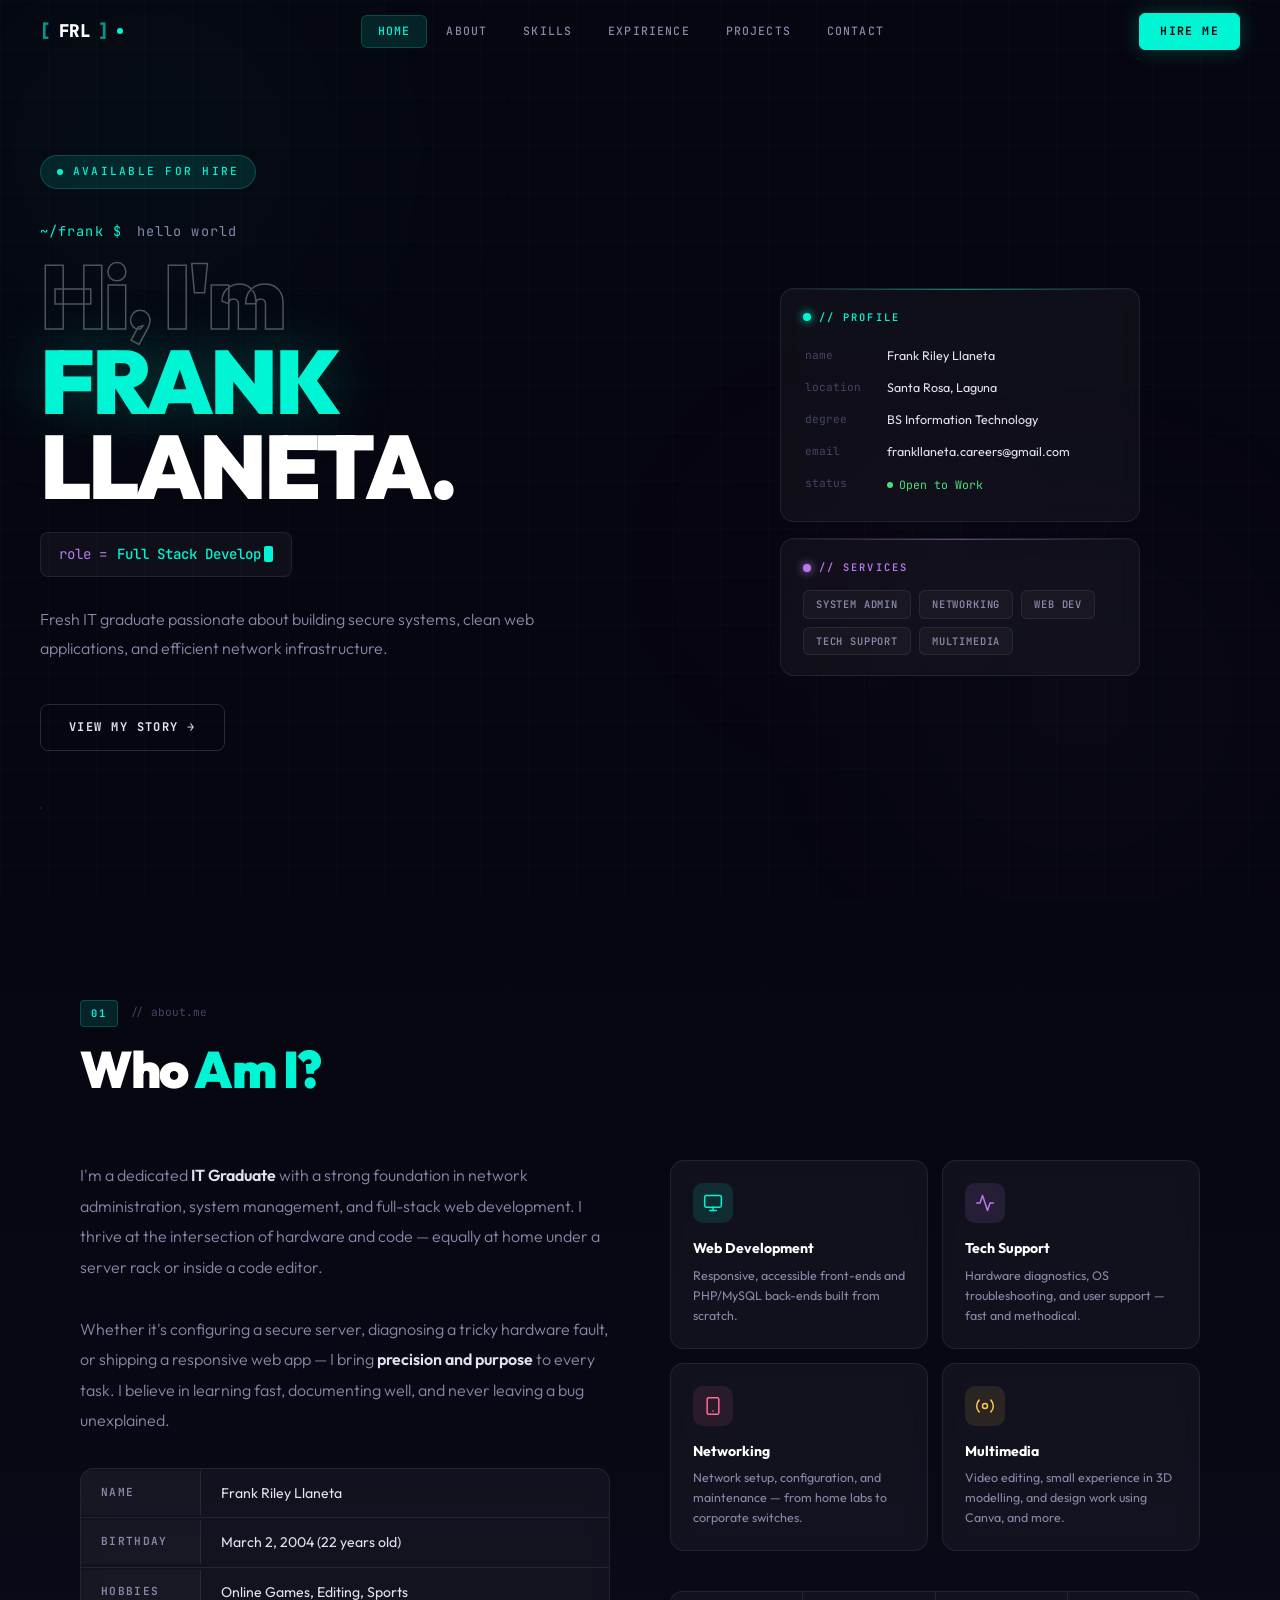
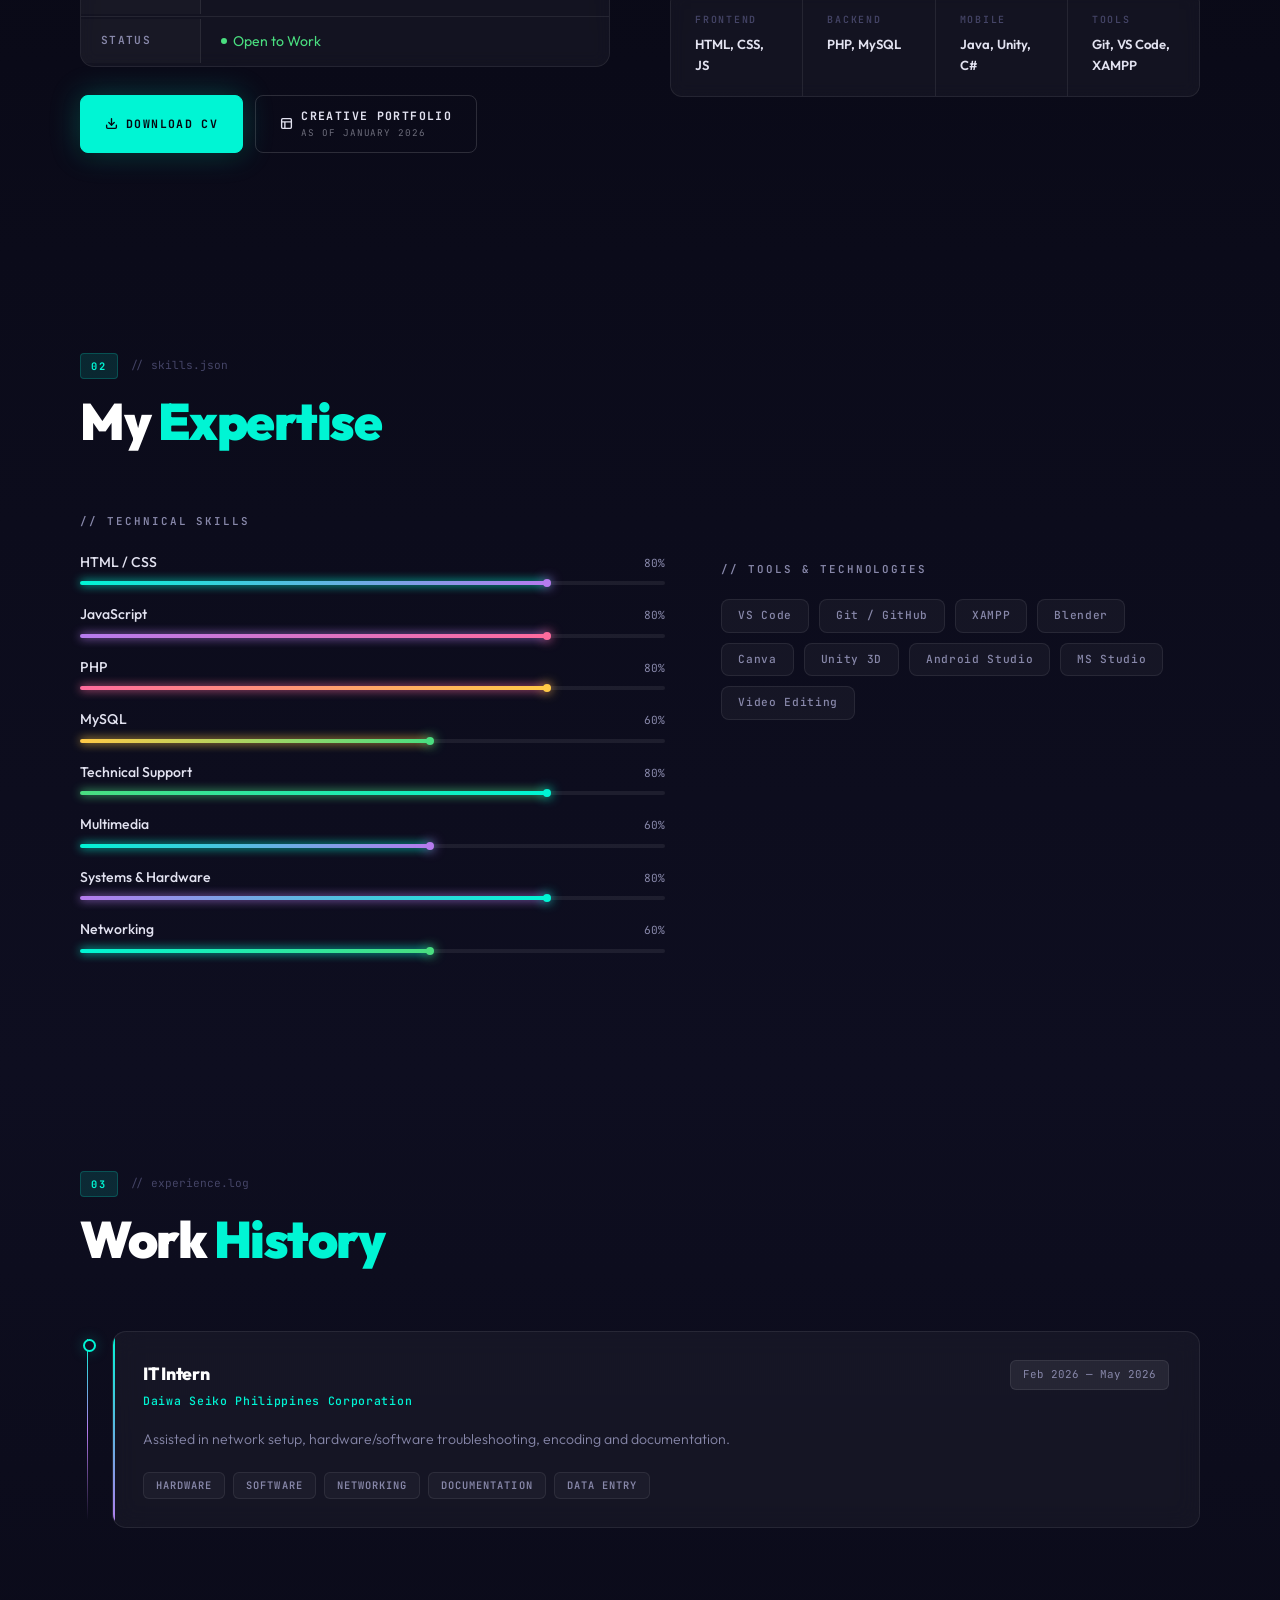
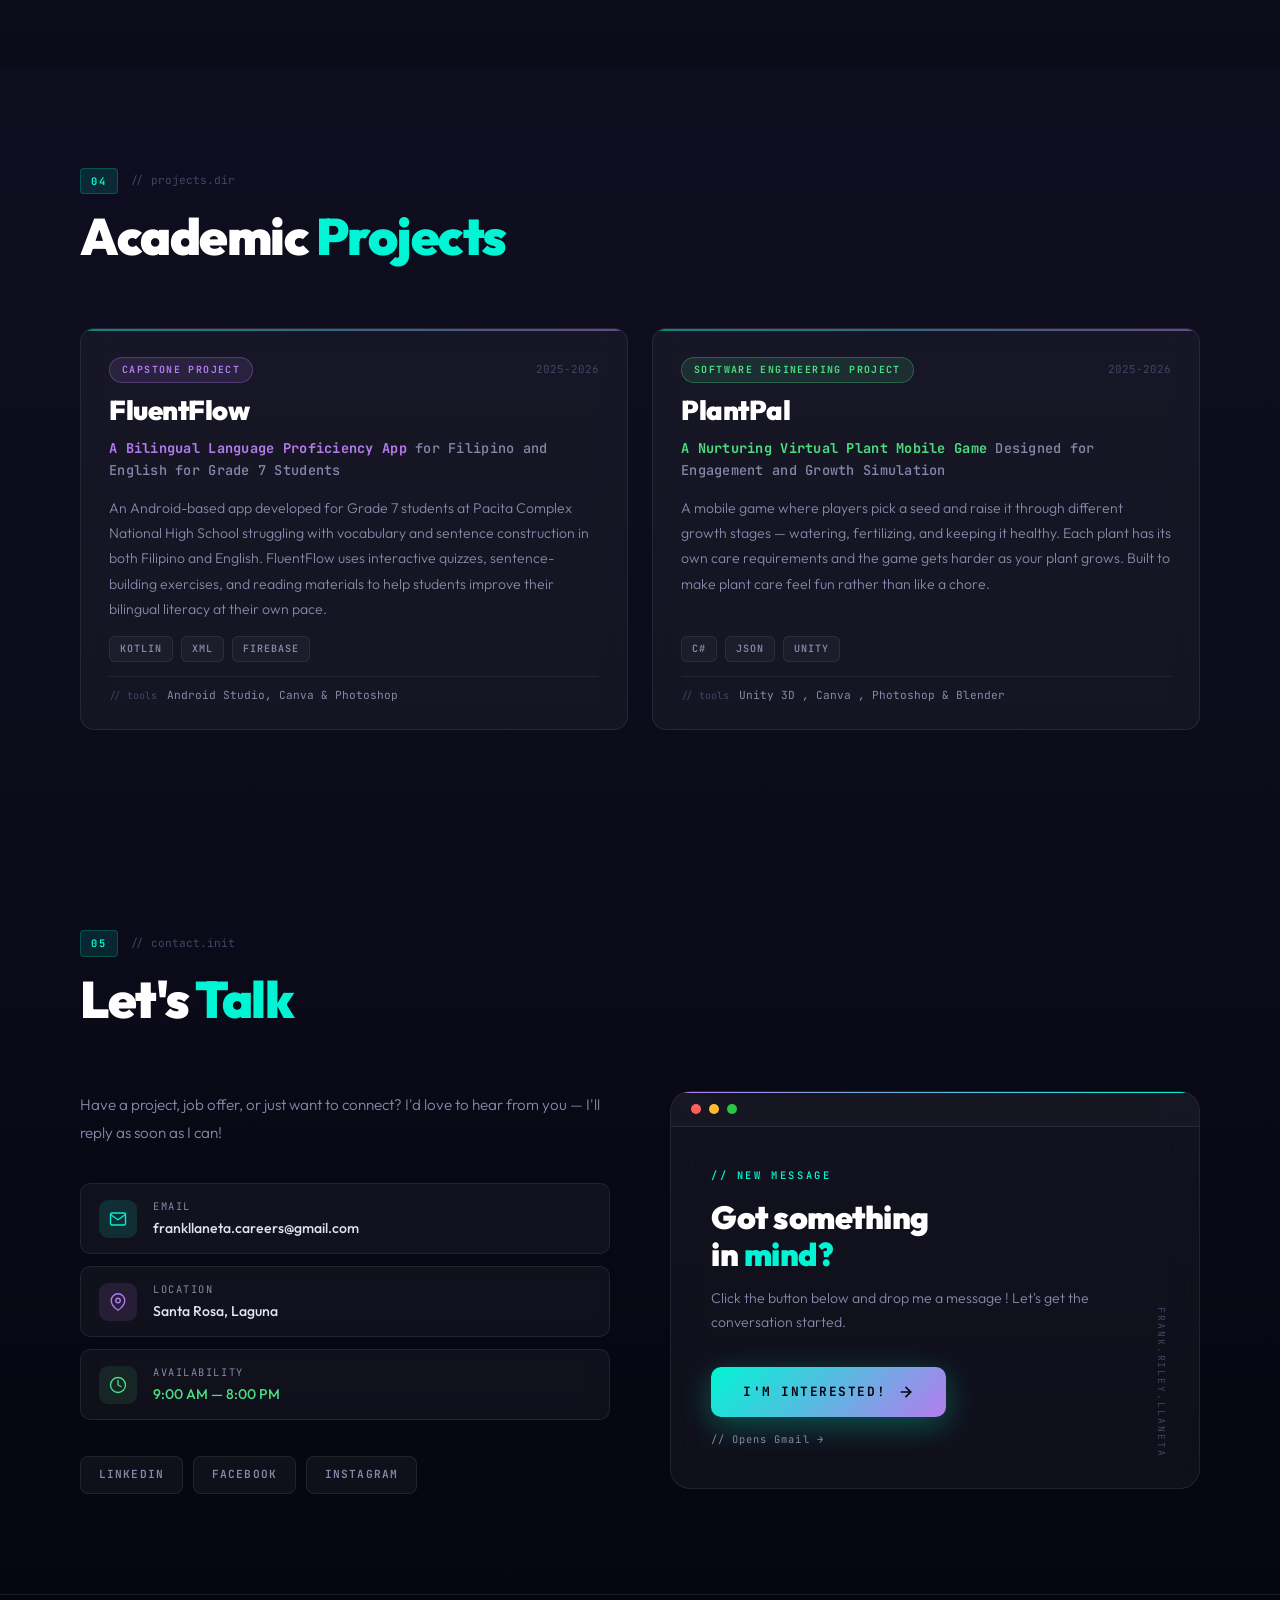
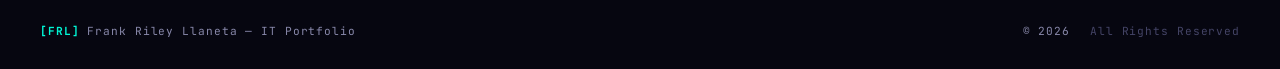
==== index.html @ dfa882d6 "Update index.html" ====
<!DOCTYPE html>
<html lang="en">
<head>
<meta charset="UTF-8">
<title>Frank Riley Llaneta — IT Portfolio</title>
<meta name="viewport" content="width=device-width, initial-scale=1.0">
<link rel="preconnect" href="https://fonts.googleapis.com">
<link href="https://fonts.googleapis.com/css2?family=JetBrains+Mono:ital,wght@0,300;0,400;0,500;0,700;0,800;1,400&family=Outfit:wght@300;400;500;600;700;800;900&display=swap" rel="stylesheet">
<link rel="stylesheet" href="styles.css">
</head>
<body>

<!-- BACKGROUND -->
<div class="bg-layer">
  <div class="bg-orb orb1"></div>
  <div class="bg-orb orb2"></div>
  <div class="bg-orb orb3"></div>
</div>
<div class="bg-grid"></div>

<!-- ████████████████████████████████████████████
     NAVBAR
█████████████████████████████████████████████ -->
<nav class="navbar" id="navbar">
  <a href="#home" class="nav-logo">
    <span class="bracket">[</span>
    <span class="name">FRL</span>
    <span class="bracket">]</span>
    <span class="dot"></span>
  </a>
  <div class="nav-links">
    <a href="#home" class="active">home</a>
    <a href="#about">about</a>
    <a href="#skills">skills</a>
    <a href="#experience">expirience</a>
    <a href="#projects">projects</a>
    <a href="#contact">contact</a>
  </div>
  <div class="nav-right">
    <a href="#contact" class="hire-btn">Hire Me</a>
    <button class="hamburger" id="hamburger" aria-label="Open menu">
      <span></span><span></span><span></span>
    </button>
  </div>
</nav>

<!-- mobile drawer -->
<div class="mobile-drawer" id="mobileDrawer">
  <a href="#home">home</a>
  <a href="#about">about</a>
  <a href="#skills">skills</a>
  <a href="#experience">experience</a>
  <a href="#projects">projects</a>
  <a href="#contact">contact</a>
</div>
<div class="drawer-overlay" id="drawerOverlay"></div>

<!-- ████████████████████████████████████████████
     HOME
█████████████████████████████████████████████ -->
<section id="home">
  <div class="hero-left" style="position:relative;z-index:1;">
    <div class="hero-badge"><span class="blink"></span>Available for hire</div>
    <p class="hero-greeting"><span class="prompt">~/frank $</span> hello world</p>
    <h1 class="hero-name">
      <span class="line-outline">Hi, I'm</span>
      <span class="line-color">FRANK</span>
      <span class="line-white">LLANETA.</span>
    </h1>
    <div class="typing-wrap">
      <span class="prompt-txt">role =</span>
      <span id="typed"></span>
      <span class="cur"></span>
    </div>
    <p class="hero-desc">Fresh IT graduate passionate about building secure systems, clean web applications, and efficient network infrastructure.</p>
    <div class="hero-btns">
      <a href="#about" class="btn-outline">View My Story →</a>
    </div>
    <div class="hero-stats">
      <!--
      <div class="hstat"><b>—</b><span>Yrs Exp.</span></div>
      <div class="hstat"><b>5</b><span>Projects</span></div>
      <div class="hstat"><b>—</b><span>Clients</span></div>
      -->
    </div>
  </div>

  <div class="hero-right">
    <!-- Profile card -->
    <div class="info-card" style="--top-color:var(--cyan); --ic-color:var(--cyan);">
      <div class="ic-header">
        <span class="dot"></span>
        <span class="label">// Profile</span>
      </div>
      <table class="info-table-mini">
        <tr><td>name</td><td>Frank Riley Llaneta</td></tr>
        <tr><td>location</td><td>Santa Rosa, Laguna</td></tr>
        <tr><td>degree</td><td>BS Information Technology</td></tr>
        <tr><td>email</td><td>frankllaneta.careers@gmail.com</td></tr>
        <tr><td>status</td><td><span class="status-open-chip">Open to Work</span></td></tr>
      </table>
    </div>
    <!-- Services card -->
    <div class="info-card" style="--top-color:var(--purple); --ic-color:var(--purple);">
      <div class="ic-header">
        <span class="dot" style="background:var(--purple);box-shadow:0 0 8px var(--purple);"></span>
        <span class="label" style="color:var(--purple);">// Services</span>
      </div>
      <div class="service-chips">
        <span class="svc-chip">System Admin</span>
        <span class="svc-chip">Networking</span>
        <span class="svc-chip">Web Dev</span>
        <span class="svc-chip">Tech Support</span>
        <span class="svc-chip">Multimedia</span>
      </div>
    </div>
  </div>
</section>

<!-- ████████████████████████████████████████████
     ABOUT
█████████████████████████████████████████████ -->
<section id="about">
  <div class="sec-wrap">
    <div class="sec-eyebrow"><span class="num">01</span><span class="slash">// about.me</span></div>
    <h2 class="sec-h">Who <span class="accent">Am I?</span></h2>
    <div class="about-grid">

      <!-- Left col: bio + data table + buttons -->
      <div class="reveal-left">
        <p class="about-desc">I'm a dedicated <strong>IT Graduate</strong> with a strong foundation in network administration, system management, and full-stack web development. I thrive at the intersection of hardware and code — equally at home under a server rack or inside a code editor.</p>
        <p class="about-desc">Whether it's configuring a secure server, diagnosing a tricky hardware fault, or shipping a responsive web app — I bring <strong>precision and purpose</strong> to every task. I believe in learning fast, documenting well, and never leaving a bug unexplained.</p>

        <div class="about-data">
          <div class="data-row">
            <div class="data-key">Name</div>
            <div class="data-val">Frank Riley Llaneta</div>
          </div>
          <div class="data-row">
            <div class="data-key">Birthday</div>
            <div class="data-val">March 2, 2004 (22 years old)</div>
          </div>
          <div class="data-row">
            <div class="data-key">Hobbies</div>
            <div class="data-val">Online Games, Editing, Sports</div>
          </div>
          <div class="data-row">
            <div class="data-key">Status</div>
            <div class="data-val open">Open to Work</div>
          </div>
        </div>

        <div class="about-btns">
          <a href="llanetacv.pdf" download class="btn-glow" style="font-size:0.72rem;padding:11px 24px;">
            <svg viewBox="0 0 24 24" style="width:13px;height:13px;fill:none;stroke:currentColor;stroke-width:2.5;stroke-linecap:round;stroke-linejoin:round;"><path d="M21 15v4a2 2 0 0 1-2 2H5a2 2 0 0 1-2-2v-4"/><polyline points="7 10 12 15 17 10"/><line x1="12" y1="15" x2="12" y2="3"/></svg>
            Download CV
          </a>
          <a href="llanetaportfolio.pdf" download class="btn-outline" style="font-size:0.72rem;padding:11px 24px;">
            <svg viewBox="0 0 24 24" style="width:13px;height:13px;fill:none;stroke:currentColor;stroke-width:2.5;stroke-linecap:round;stroke-linejoin:round;"><rect x="3" y="3" width="18" height="18" rx="2"/><path d="M3 9h18M9 21V9"/></svg>
            <span style="display:flex;flex-direction:column;gap:1px;text-align:left;">
              <span>Creative Portfolio</span>
              <span style="font-size:0.58rem;opacity:0.45;letter-spacing:0.1em;font-weight:400;">as of January 2026</span>
            </span>
          </a>
        </div>
      </div>

      <!-- Right col: what I do cards -->
      <div class="reveal">
        <div class="serv-cards">
          <div class="sc" style="--sc-color:var(--cyan);--sc-bg:var(--cyan-dim);">
            <div class="sc-icon">
              <svg viewBox="0 0 24 24"><rect x="2" y="3" width="20" height="14" rx="2"/><line x1="8" y1="21" x2="16" y2="21"/><line x1="12" y1="17" x2="12" y2="21"/></svg>
            </div>
            <h4>Web Development</h4>
            <p>Responsive, accessible front-ends and PHP/MySQL back-ends built from scratch.</p>
          </div>
          <div class="sc" style="--sc-color:var(--purple);--sc-bg:var(--purple-dim);">
            <div class="sc-icon">
              <svg viewBox="0 0 24 24"><path d="M22 12h-4l-3 9L9 3l-3 9H2"/></svg>
            </div>
            <h4>Tech Support</h4>
            <p>Hardware diagnostics, OS troubleshooting, and user support — fast and methodical.</p>
          </div>
          <div class="sc" style="--sc-color:var(--pink);--sc-bg:rgba(255,107,157,0.1);">
            <div class="sc-icon">
              <svg viewBox="0 0 24 24"><rect x="5" y="2" width="14" height="20" rx="2"/><line x1="12" y1="18" x2="12.01" y2="18"/></svg>
            </div>
            <h4>Networking</h4>
            <p>Network setup, configuration, and maintenance — from home labs to corporate switches.</p>
          </div>
          <div class="sc" style="--sc-color:var(--amber);--sc-bg:rgba(255,201,71,0.1);">
            <div class="sc-icon">
              <svg viewBox="0 0 24 24"><circle cx="12" cy="12" r="3"/><path d="M19.07 4.93a10 10 0 0 1 0 14.14M4.93 4.93a10 10 0 0 0 0 14.14"/></svg>
            </div>
            <h4>Multimedia</h4>
            <p>Video editing, small experience in 3D modelling, and design work using Canva, and more.</p>
          </div>
        </div>

<!-- Tech stack strip -->
        <div class="about-facts">
          <div class="fact-item">
            <div class="fact-label">Frontend</div>
            <div class="fact-value">HTML, CSS, JS</div>
          </div>
          <div class="fact-item">
            <div class="fact-label">Backend</div>
            <div class="fact-value">PHP, MySQL</div>
          </div>
          <div class="fact-item">
            <div class="fact-label">Mobile</div>
            <div class="fact-value">Java, Unity, C#</div>
          </div>
          <div class="fact-item">
            <div class="fact-label">Tools</div>
            <div class="fact-value">Git, VS Code, XAMPP</div>
          </div>
        </div>
      </div>

    </div>
  </div>
</section>

<!-- SKILLS -->
<section id="skills">
  <div class="sec-wrap">
    <div class="sec-eyebrow"><span class="num">02</span><span class="slash">// skills.json</span></div>
    <h2 class="sec-h">My <span class="accent">Expertise</span></h2>
    <div class="skills-layout">
      <div>
        <p class="skill-label">// Technical Skills</p>
        <div id="skillList">
          <div class="skill-item">
            <div class="sk-top"><span class="sk-name">HTML / CSS</span><span class="sk-pct">80%</span></div>
            <div class="sk-track"><div class="sk-fill" style="--f1:var(--cyan);--f2:var(--purple);" data-w="80%"></div></div>
          </div>
          <div class="skill-item">
            <div class="sk-top"><span class="sk-name">JavaScript</span><span class="sk-pct">80%</span></div>
            <div class="sk-track"><div class="sk-fill" style="--f1:var(--purple);--f2:var(--pink);" data-w="80%"></div></div>
          </div>
          <div class="skill-item">
            <div class="sk-top"><span class="sk-name">PHP</span><span class="sk-pct">80%</span></div>
            <div class="sk-track"><div class="sk-fill" style="--f1:var(--pink);--f2:var(--amber);" data-w="80%"></div></div>
          </div>
          <div class="skill-item">
            <div class="sk-top"><span class="sk-name">MySQL</span><span class="sk-pct">60%</span></div>
            <div class="sk-track"><div class="sk-fill" style="--f1:var(--amber);--f2:var(--green);" data-w="60%"></div></div>
          </div>
          <div class="skill-item">
            <div class="sk-top"><span class="sk-name">Technical Support</span><span class="sk-pct">80%</span></div>
            <div class="sk-track"><div class="sk-fill" style="--f1:var(--green);--f2:var(--cyan);" data-w="80%"></div></div>
          </div>
          <div class="skill-item">
            <div class="sk-top"><span class="sk-name">Multimedia</span><span class="sk-pct">60%</span></div>
            <div class="sk-track"><div class="sk-fill" style="--f1:var(--cyan);--f2:var(--purple);" data-w="60%"></div></div>
          </div>
          <div class="skill-item">
            <div class="sk-top"><span class="sk-name">Systems &amp; Hardware</span><span class="sk-pct">80%</span></div>
            <div class="sk-track"><div class="sk-fill" style="--f1:var(--purple);--f2:var(--cyan);" data-w="80%"></div></div>
          </div>
          <div class="skill-item">
            <div class="sk-top"><span class="sk-name">Networking</span><span class="sk-pct">60%</span></div>
            <div class="sk-track"><div class="sk-fill" style="--f1:var(--cyan);--f2:var(--green);" data-w="60%"></div></div>
          </div>
        </div>
      </div>
      <div>
        <div class="tools-wrap">
          <p class="skill-label">// Tools & Technologies</p>
          <div class="tools-cloud">
            <span class="tool-tag">VS Code</span>
            <span class="tool-tag">Git / GitHub</span>
            <span class="tool-tag">XAMPP</span>
            <span class="tool-tag">Blender</span>
            <span class="tool-tag">Canva</span>
            <span class="tool-tag">Unity 3D</span>
            <span class="tool-tag">Android Studio</span>
            <span class="tool-tag">MS Studio</span>
            <span class="tool-tag">Video Editing</span>
          </div>
        </div>
      </div>
    </div>
  </div>
</section>

<!-- EXPERIENCE -->
<section id="experience">
  <div class="sec-wrap">
    <div class="sec-eyebrow"><span class="num">03</span><span class="slash">// experience.log</span></div>
    <h2 class="sec-h">Work <span class="accent">History</span></h2>
    <div class="exp-timeline">
      <div class="exp-item reveal">
        <div class="exp-card">
          <div class="exp-head">
            <div>
              <div class="exp-role">IT Intern</div>
              <div class="exp-company">Daiwa Seiko Philippines Corporation</div>
            </div>
            <span class="exp-date">Feb 2026 — May 2026</span>
          </div>
          <p class="exp-body">Assisted in network setup, hardware/software troubleshooting, encoding and documentation.</p>
          <div class="exp-tags">
            <span class="exp-tag">Hardware</span>
            <span class="exp-tag">Software</span>
            <span class="exp-tag">Networking</span>
            <span class="exp-tag">Documentation</span>
            <span class="exp-tag">Data Entry</span>
          </div>
        </div>
      </div>
    </div>
  </div>
</section>

<!-- PROJECTS -->
<section id="projects">
  <div class="sec-wrap">
    <div class="sec-eyebrow"><span class="num">04</span><span class="slash">// projects.dir</span></div>
    <h2 class="sec-h">Academic <span class="accent">Projects</span></h2>
    <div class="proj-grid">

      <!-- FluentFlow -->
      <div class="proj-card reveal">
        <div class="proj-card-top">
          <div class="proj-type-badge" style="--badge-color:var(--purple);">Capstone Project</div>
          <div class="proj-year">2025-2026</div>
        </div>
        <h3 class="proj-title">FluentFlow</h3>
        <p class="proj-subtitle" style="font-size:0.85rem;line-height:1.6;"><span style="color:var(--purple);font-weight:700;">A Bilingual Language Proficiency App</span> for Filipino and English for Grade 7 Students</p>
        <p class="proj-desc">An Android-based app developed for Grade 7 students at Pacita Complex National High School struggling with vocabulary and sentence construction in both Filipino and English. FluentFlow uses interactive quizzes, sentence-building exercises, and reading materials to help students improve their bilingual literacy at their own pace.</p>
        <div class="proj-tags">
          <span class="proj-tag">Kotlin</span>
          <span class="proj-tag">XML</span>
          <span class="proj-tag">Firebase</span>
        </div>
        <div class="proj-tools">
          <span class="tools-label">// tools</span>
          <span class="tools-names">Android Studio, Canva &amp; Photoshop</span>
        </div>
      </div>

      <!-- PlantPal -->
      <div class="proj-card reveal">
        <div class="proj-card-top">
          <div class="proj-type-badge" style="--badge-color:var(--green);">Software Engineering Project</div>
          <div class="proj-year">2025-2026</div>
        </div>
        <h3 class="proj-title">PlantPal</h3>
        <p class="proj-subtitle" style="font-size:0.85rem;line-height:1.6;"><span style="color:var(--green);font-weight:700;">A Nurturing Virtual Plant Mobile Game</span> Designed for Engagement and Growth Simulation</p>
        <p class="proj-desc">A mobile game where players pick a seed and raise it through different growth stages — watering, fertilizing, and keeping it healthy. Each plant has its own care requirements and the game gets harder as your plant grows. Built to make plant care feel fun rather than like a chore.</p>
        <div class="proj-tags">
          <span class="proj-tag">C#</span>
          <span class="proj-tag">JSON</span>
          <span class="proj-tag">Unity</span>
        </div>
        <div class="proj-tools">
          <span class="tools-label">// tools</span>
          <span class="tools-names">Unity 3D , Canva , Photoshop &amp; Blender</span>
        </div>
      </div>

    </div>
  </div>
</section>

<!-- CONTACT -->
<section id="contact">
  <div class="sec-wrap">
    <div class="sec-eyebrow"><span class="num">05</span><span class="slash">// contact.init</span></div>
    <h2 class="sec-h">Let's <span class="accent">Talk</span></h2>
    <div class="contact-grid">
      <div class="reveal-left">
        <p class="contact-sub">Have a project, job offer, or just want to connect? I'd love to hear from you — I'll reply as soon as I can!</p>
        <div class="cinfo-list">
          <div class="cinfo-item">
            <div class="ci-icon-wrap" style="background:var(--cyan-dim);">
              <svg viewBox="0 0 24 24" style="stroke:var(--cyan);"><path d="M4 4h16c1.1 0 2 .9 2 2v12c0 1.1-.9 2-2 2H4c-1.1 0-2-.9-2-2V6c0-1.1.9-2 2-2z"/><polyline points="22,6 12,13 2,6"/></svg>
            </div>
            <div><div class="ci-label">Email</div><div class="ci-value">frankllaneta.careers@gmail.com</div></div>
          </div>
          <div class="cinfo-item">
            <div class="ci-icon-wrap" style="background:var(--purple-dim);">
              <svg viewBox="0 0 24 24" style="stroke:var(--purple);"><path d="M21 10c0 7-9 13-9 13s-9-6-9-13a9 9 0 0 1 18 0z"/><circle cx="12" cy="10" r="3"/></svg>
            </div>
            <div><div class="ci-label">Location</div><div class="ci-value">Santa Rosa, Laguna</div></div>
          </div>
          <div class="cinfo-item">
            <div class="ci-icon-wrap" style="background:rgba(74,222,128,0.1);">
              <svg viewBox="0 0 24 24" style="stroke:var(--green);"><circle cx="12" cy="12" r="10"/><polyline points="12 6 12 12 16 14"/></svg>
            </div>
            <div><div class="ci-label">Availability</div><div class="ci-value avail">9:00 AM — 8:00 PM</div></div>
          </div>
        </div>
        <div class="soc-list">
          <a href="https://www.linkedin.com/in/frank-riley-llaneta-2b8938414" target="_blank" rel="noopener" class="soc-btn">LinkedIn</a>
          <!--
          <a href="#" target="_blank" rel="noopener" class="soc-btn">GitHub</a>
          -->
          <a href="https://www.facebook.com/prankrayli" target="_blank" rel="noopener" class="soc-btn">Facebook</a>
          <a href="https://www.instagram.com/dudrowww" target="_blank" rel="noopener" class="soc-btn">Instagram</a>
        </div>
      </div>
      <div class="reveal">
        <div class="cta-panel">
          <div class="cta-top-bar">
            <div class="btn-dot" style="background:#ff5f57;"></div>
            <div class="btn-dot" style="background:#ffbd2e;"></div>
            <div class="btn-dot" style="background:#28c840;"></div>
          </div>
          <div class="cta-panel-body">
            <p class="cta-label">// new message</p>
            <h3 class="cta-title">Got something<br>in <span class="acc">mind?</span></h3>
            <p class="cta-sub">Click the button below and drop me a message ! Let's get the conversation started.</p>
            <a href="https://mail.google.com/mail/?view=cm&to=frankllaneta.careers@gmail.com&su=" target="_blank" rel="noopener" class="btn-send">
              I'm Interested!
              <svg viewBox="0 0 24 24"><line x1="5" y1="12" x2="19" y2="12"/><polyline points="12 5 19 12 12 19"/></svg>
            </a>
            <p class="cta-hint">// Opens Gmail →</p>
          </div>
          <span class="cta-decorline">FRANK.RILEY.LLANETA</span>
        </div>
      </div>
    </div>
  </div>
</section>

<!-- FOOTER -->
<footer>
  <span><span class="f-logo">[FRL]</span> Frank Riley Llaneta — IT Portfolio</span>
  <div class="f-right">
    <span>© <span id="year"></span></span>
    <span style="color:var(--text3);">All Rights Reserved</span>
  </div>
</footer>

<script src="main.js"></script>
</body>
</html>
---- styles.css ----
/* ━━━━━━━━━━━━━━━━━━━━━━━━━━━━━━━━━━━━━━━━━━━━
   VARIABLES & RESET
━━━━━━━━━━━━━━━━━━━━━━━━━━━━━━━━━━━━━━━━━━━━ */
:root {
  --bg:       #060610;
  --bg1:      #0b0b1a;
  --bg2:      #0e0e20;
  --glass:    rgba(255,255,255,0.04);
  --glass2:   rgba(255,255,255,0.07);
  --border:   rgba(255,255,255,0.08);
  --border2:  rgba(255,255,255,0.14);
  --cyan:     #00f5d4;
  --cyan-dim: rgba(0,245,212,0.12);
  --cyan-glow:rgba(0,245,212,0.25);
  --purple:   #b57bee;
  --purple-dim:rgba(181,123,238,0.12);
  --pink:     #ff6b9d;
  --amber:    #ffc947;
  --green:    #4ade80;
  --text:     #e2e2f0;
  --text2:    #8888aa;
  --text3:    #444466;
  --mono:     'JetBrains Mono', monospace;
  --sans:     'Outfit', sans-serif;
  --nav-h:    64px;
  --radius:   14px;
}

*, *::before, *::after { box-sizing: border-box; margin: 0; padding: 0; }
html { scroll-behavior: smooth; font-size: 16px; }
body {
  font-family: var(--sans);
  background: var(--bg);
  color: var(--text);
  overflow-x: hidden;
  line-height: 1.6;
  -webkit-tap-highlight-color: transparent;
}
a, button { touch-action: manipulation; }
a { text-decoration: none; color: inherit; }
section { position: relative; z-index: 1; }
::selection { background: var(--cyan-dim); color: var(--cyan); }

/* scrollbar */
::-webkit-scrollbar { width: 4px; }
::-webkit-scrollbar-track { background: var(--bg); }
::-webkit-scrollbar-thumb { background: var(--cyan); border-radius: 99px; }

/* ━━━━━━━━━━━━━━━━━━━━━━━━━━━━━━━━━━━━━━━━━━━━
   ANIMATED BACKGROUND
━━━━━━━━━━━━━━━━━━━━━━━━━━━━━━━━━━━━━━━━━━━━ */
.bg-layer {
  position: fixed; inset: 0; z-index: 0; pointer-events: none; overflow: hidden;
}
.bg-orb {
  position: absolute; border-radius: 50%; filter: blur(100px); opacity: 0.5;
}
.orb1 { width: 700px; height: 700px; background: radial-gradient(circle, rgba(0,245,212,0.08), transparent 70%); top: -200px; left: -200px; animation: drift1 18s ease-in-out infinite; }
.orb2 { width: 600px; height: 600px; background: radial-gradient(circle, rgba(181,123,238,0.08), transparent 70%); bottom: -100px; right: -100px; animation: drift2 22s ease-in-out infinite; }
.orb3 { width: 400px; height: 400px; background: radial-gradient(circle, rgba(255,107,157,0.06), transparent 70%); top: 40%; left: 50%; animation: drift3 16s ease-in-out infinite; }
@keyframes drift1 { 0%,100%{transform:translate(0,0)} 50%{transform:translate(80px,60px)} }
@keyframes drift2 { 0%,100%{transform:translate(0,0)} 50%{transform:translate(-60px,-80px)} }
@keyframes drift3 { 0%,100%{transform:translate(-50%,-50%)} 50%{transform:translate(calc(-50% + 40px),calc(-50% + 60px))} }

/* grid overlay */
.bg-grid {
  position: fixed; inset: 0; z-index: 0; pointer-events: none;
  background-image:
    linear-gradient(rgba(0,245,212,0.025) 1px, transparent 1px),
    linear-gradient(90deg, rgba(0,245,212,0.025) 1px, transparent 1px);
  background-size: 48px 48px;
}

/* ━━━━━━━━━━━━━━━━━━━━━━━━━━━━━━━━━━━━━━━━━━━━
   NAVBAR
━━━━━━━━━━━━━━━━━━━━━━━━━━━━━━━━━━━━━━━━━━━━ */
.navbar {
  position: fixed; top: 0; left: 0; right: 0; height: var(--nav-h);
  display: flex; align-items: center; justify-content: space-between;
  padding: 0 40px;
  z-index: 900;
  transition: background 0.4s, border-color 0.4s, backdrop-filter 0.4s;
  border-bottom: 1px solid transparent;
}
.navbar.scrolled {
  background: rgba(6,6,16,0.75);
  backdrop-filter: blur(24px) saturate(180%);
  -webkit-backdrop-filter: blur(24px) saturate(180%);
  border-bottom-color: var(--border);
}
.nav-logo {
  font-family: var(--mono);
  font-weight: 800;
  font-size: 1.1rem;
  letter-spacing: -0.5px;
  display: flex; align-items: center; gap: 8px;
}
.nav-logo .bracket { color: var(--cyan); opacity: 0.6; }
.nav-logo .name { color: #fff; }
.nav-logo .dot { width: 6px; height: 6px; border-radius: 50%; background: var(--cyan); animation: pulse 2s ease-in-out infinite; }
@keyframes pulse { 0%,100%{opacity:1;transform:scale(1)} 50%{opacity:0.4;transform:scale(0.7)} }
.nav-links { display: flex; gap: 2px; }
.nav-links a {
  font-family: var(--mono);
  font-size: 0.72rem;
  font-weight: 500;
  letter-spacing: 0.1em;
  text-transform: uppercase;
  color: var(--text2);
  padding: 6px 16px;
  border-radius: 6px;
  border: 1px solid transparent;
  transition: color 0.2s, border-color 0.2s, background 0.2s;
}
.nav-links a:hover { color: var(--cyan); border-color: var(--border); background: var(--glass); }
.nav-links a.active { color: var(--cyan); background: var(--cyan-dim); border-color: rgba(0,245,212,0.2); }
.nav-right { display: flex; align-items: center; gap: 12px; }
.hire-btn {
  font-family: var(--mono); font-size: 0.72rem; font-weight: 700;
  letter-spacing: 0.12em; text-transform: uppercase;
  color: var(--bg); background: var(--cyan);
  padding: 8px 20px; border-radius: 6px;
  border: 1px solid var(--cyan);
  transition: opacity 0.2s, transform 0.2s;
  box-shadow: 0 0 20px var(--cyan-glow);
}
.hire-btn:hover { opacity: 0.85; transform: translateY(-1px); }

/* ━━━━━━━━━━━━━━━━━━━━━━━━━━━━━━━━━━━━━━━━━━━━
   HERO
━━━━━━━━━━━━━━━━━━━━━━━━━━━━━━━━━━━━━━━━━━━━ */
#home {
  min-height: 100vh;
  display: flex; align-items: center;
  padding: 0 40px;
  gap: 60px;
}
.hero-left {
  flex: 1; max-width: 680px;
  padding-top: var(--nav-h);
  position: relative; z-index: 1;
}
.hero-badge {
  display: inline-flex; align-items: center; gap: 10px;
  font-family: var(--mono); font-size: 0.7rem; font-weight: 500;
  letter-spacing: 0.2em; text-transform: uppercase;
  color: var(--cyan);
  background: var(--cyan-dim);
  border: 1px solid rgba(0,245,212,0.2);
  padding: 7px 16px; border-radius: 99px;
  margin-bottom: 32px;
}
.hero-badge .blink {
  width: 6px; height: 6px; border-radius: 50%; background: var(--cyan);
  animation: pulse 1.5s ease-in-out infinite;
}
.hero-greeting {
  font-family: var(--mono); font-size: 0.85rem; font-weight: 400;
  color: var(--text2); letter-spacing: 0.08em; margin-bottom: 10px;
}
.hero-greeting .prompt { color: var(--cyan); margin-right: 6px; }
.hero-name {
  font-family: var(--sans);
  font-weight: 900;
  font-size: clamp(3.2rem, 7vw, 6rem);
  line-height: 0.95;
  letter-spacing: -3px;
  margin-bottom: 24px;
  color: #fff;
}
.hero-name .line-outline {
  -webkit-text-stroke: 1.5px rgba(255,255,255,0.3);
  color: transparent;
  display: block;
}
.hero-name .line-color {
  color: var(--cyan);
  display: block;
  text-shadow: 0 0 60px var(--cyan-glow);
}
.hero-name .line-white { display: block; }
.typing-wrap {
  display: flex; align-items: center; gap: 0;
  background: var(--glass);
  border: 1px solid var(--border);
  border-radius: 8px;
  padding: 10px 18px;
  margin-bottom: 28px;
  width: fit-content;
  font-family: var(--mono);
  font-size: 0.88rem;
}
.typing-wrap .prompt-txt { color: var(--purple); margin-right: 10px; }
.typing-wrap #typed { color: var(--cyan); font-weight: 500; }
.typing-wrap .cur {
  display: inline-block; width: 9px; height: 16px;
  background: var(--cyan); margin-left: 3px; vertical-align: middle;
  border-radius: 2px;
  animation: blink-c 1s steps(1) infinite;
}
@keyframes blink-c { 0%,49%{opacity:1} 50%,100%{opacity:0} }
.hero-desc {
  font-size: 1rem; font-weight: 300; color: var(--text2);
  line-height: 1.85; max-width: 520px; margin-bottom: 40px;
}
.hero-btns { display: flex; gap: 14px; flex-wrap: wrap; margin-bottom: 56px; }
.btn-glow {
  display: inline-flex; align-items: center; gap: 8px;
  font-family: var(--mono); font-size: 0.75rem; font-weight: 700;
  letter-spacing: 0.12em; text-transform: uppercase;
  background: var(--cyan); color: var(--bg);
  padding: 13px 28px; border-radius: 8px;
  border: 1px solid var(--cyan);
  box-shadow: 0 0 30px var(--cyan-glow), 0 4px 16px rgba(0,0,0,0.4);
  transition: transform 0.2s, box-shadow 0.2s;
}
.btn-glow:hover { transform: translateY(-2px); box-shadow: 0 0 50px var(--cyan-glow), 0 8px 24px rgba(0,0,0,0.5); }
.btn-outline {
  display: inline-flex; align-items: center; gap: 8px;
  font-family: var(--mono); font-size: 0.75rem; font-weight: 700;
  letter-spacing: 0.12em; text-transform: uppercase;
  background: transparent; color: var(--text);
  padding: 13px 28px; border-radius: 8px;
  border: 1px solid var(--border2);
  transition: border-color 0.2s, color 0.2s, background 0.2s;
}
.btn-outline:hover { border-color: var(--purple); color: var(--purple); background: var(--purple-dim); }
.hero-stats {
  display: flex; gap: 0;
  border: 1px solid var(--border);
  border-radius: 12px;
  overflow: hidden;
  background: var(--glass);
  backdrop-filter: blur(8px);
  width: fit-content;
}
.hstat {
  padding: 16px 32px;
  border-right: 1px solid var(--border);
  display: flex; flex-direction: column; align-items: center; gap: 4px;
}
.hstat:last-child { border-right: none; }
.hstat b {
  font-family: var(--mono); font-size: 1.8rem; font-weight: 800;
  color: var(--cyan); line-height: 1;
  text-shadow: 0 0 20px var(--cyan-glow);
}
.hstat span { font-size: 0.65rem; color: var(--text2); letter-spacing: 0.15em; text-transform: uppercase; }

/* hero right */
.hero-right {
  flex: 0 0 360px;
  position: relative; z-index: 1;
  padding-top: var(--nav-h);
  display: flex; flex-direction: column; gap: 16px;
}
.info-card {
  background: var(--glass);
  border: 1px solid var(--border);
  border-radius: var(--radius);
  padding: 20px 22px;
  backdrop-filter: blur(12px);
  -webkit-backdrop-filter: blur(12px);
  transition: border-color 0.25s, transform 0.25s;
  position: relative; overflow: hidden;
}
.info-card::before {
  content: '';
  position: absolute; top: 0; left: 0; right: 0; height: 1px;
  background: linear-gradient(90deg, transparent, var(--top-color, var(--cyan)), transparent);
  opacity: 0.5;
}
.info-card:hover { border-color: var(--border2); transform: translateY(-3px); }
.ic-header {
  display: flex; align-items: center; gap: 8px;
  margin-bottom: 14px;
}
.ic-header .dot {
  width: 8px; height: 8px; border-radius: 50%; background: var(--ic-color, var(--cyan));
  box-shadow: 0 0 8px var(--ic-color, var(--cyan));
  flex-shrink: 0;
}
.ic-header .label {
  font-family: var(--mono); font-size: 0.65rem; font-weight: 600;
  letter-spacing: 0.2em; text-transform: uppercase;
  color: var(--ic-color, var(--cyan));
}
.info-table-mini { width: 100%; }
.info-table-mini tr td { font-size: 0.78rem; padding: 5px 0; }
.info-table-mini td:first-child { color: var(--text3); width: 80px; font-family: var(--mono); font-size: 0.7rem; }
.info-table-mini td:last-child { color: var(--text); }
.status-open-chip {
  display: inline-flex; align-items: center; gap: 6px;
  font-size: 0.72rem; font-family: var(--mono); color: var(--green);
}
.status-open-chip::before {
  content: ''; width: 6px; height: 6px; border-radius: 50%;
  background: var(--green); animation: pulse 1.5s infinite;
}
.service-chips { display: flex; flex-wrap: wrap; gap: 8px; }
.svc-chip {
  font-family: var(--mono); font-size: 0.65rem; font-weight: 600;
  letter-spacing: 0.08em; text-transform: uppercase;
  padding: 5px 12px; border-radius: 6px;
  border: 1px solid var(--border);
  color: var(--text2);
  background: rgba(255,255,255,0.03);
  transition: color 0.2s, border-color 0.2s;
}
.svc-chip:hover { color: var(--cyan); border-color: rgba(0,245,212,0.3); }

/* ━━━━━━━━━━━━━━━━━━━━━━━━━━━━━━━━━━━━━━━━━━━━
   SECTION SHARED
━━━━━━━━━━━━━━━━━━━━━━━━━━━━━━━━━━━━━━━━━━━━ */
.sec-wrap { max-width: 1200px; margin: 0 auto; padding: 100px 40px; position: relative; z-index: 1; }
.sec-eyebrow {
  display: flex; align-items: center; gap: 12px; margin-bottom: 16px;
}
.sec-eyebrow .num {
  font-family: var(--mono); font-size: 0.65rem; font-weight: 700;
  letter-spacing: 0.2em; color: var(--cyan);
  background: var(--cyan-dim); border: 1px solid rgba(0,245,212,0.2);
  padding: 4px 10px; border-radius: 4px;
}
.sec-eyebrow .slash { color: var(--text3); font-family: var(--mono); font-size: 0.7rem; }
.sec-h {
  font-family: var(--sans); font-weight: 900;
  font-size: clamp(2.2rem, 4vw, 3.2rem);
  letter-spacing: -1.5px; line-height: 1.05;
  margin-bottom: 64px;
  color: #fff;
}
.sec-h .accent { color: var(--cyan); }

/* ━━━━━━━━━━━━━━━━━━━━━━━━━━━━━━━━━━━━━━━━━━━━
   ABOUT
━━━━━━━━━━━━━━━━━━━━━━━━━━━━━━━━━━━━━━━━━━━━ */
#about { background: linear-gradient(180deg, var(--bg) 0%, var(--bg1) 100%); }
.about-grid { display: grid; grid-template-columns: 1fr 1fr; gap: 60px; align-items: start; }
.about-desc { font-size: 1rem; font-weight: 300; color: var(--text2); line-height: 1.9; margin-bottom: 32px; }
.about-desc strong { color: var(--text); font-weight: 600; }
.about-data {
  background: var(--glass);
  border: 1px solid var(--border);
  border-radius: var(--radius);
  overflow: hidden; margin-bottom: 28px;
  backdrop-filter: blur(8px);
}
.data-row {
  display: flex; align-items: center;
  border-bottom: 1px solid var(--border);
}
.data-row:last-child { border-bottom: none; }
.data-key {
  font-family: var(--mono); font-size: 0.7rem; font-weight: 600;
  letter-spacing: 0.12em; text-transform: uppercase;
  color: var(--text2); padding: 13px 20px;
  border-right: 1px solid var(--border);
  width: 120px; flex-shrink: 0;
  background: rgba(255,255,255,0.02);
}
.data-val { font-size: 0.88rem; color: var(--text); padding: 13px 20px; }
.data-val.open { color: var(--green); display: flex; align-items: center; gap: 6px; }
.data-val.open::before {
  content: ''; width: 6px; height: 6px; border-radius: 50%;
  background: var(--green); animation: pulse 1.5s infinite; flex-shrink: 0;
}
.about-btns { display: flex; gap: 12px; flex-wrap: wrap; }

/* about right panel */
.serv-cards { display: grid; grid-template-columns: 1fr 1fr; gap: 14px; }
.sc {
  background: var(--glass);
  border: 1px solid var(--border);
  border-radius: var(--radius);
  padding: 22px;
  backdrop-filter: blur(8px);
  transition: border-color 0.25s, transform 0.25s, box-shadow 0.25s;
  position: relative; overflow: hidden;
  cursor: default;
}
.sc::after {
  content: '';
  position: absolute; bottom: 0; left: 0; right: 0; height: 2px;
  background: linear-gradient(90deg, transparent, var(--sc-color, var(--cyan)), transparent);
  opacity: 0; transition: opacity 0.25s;
}
.sc:hover { border-color: var(--sc-color, var(--cyan)); transform: translateY(-4px); box-shadow: 0 12px 40px rgba(0,0,0,0.4); }
.sc:hover::after { opacity: 1; }
.sc-icon {
  width: 40px; height: 40px; border-radius: 10px;
  display: flex; align-items: center; justify-content: center;
  margin-bottom: 14px;
  background: var(--sc-bg, var(--cyan-dim));
}
.sc-icon svg { width: 20px; height: 20px; fill: none; stroke: var(--sc-color, var(--cyan)); stroke-width: 1.8; stroke-linecap: round; stroke-linejoin: round; }
.sc h4 { font-size: 0.88rem; font-weight: 700; margin-bottom: 6px; color: #fff; }
.sc p { font-size: 0.78rem; color: var(--text2); line-height: 1.6; }

/* about fun facts strip */
.about-facts {
  display: flex; gap: 0;
  border: 1px solid var(--border);
  border-radius: 12px;
  overflow: hidden;
  background: var(--glass);
  backdrop-filter: blur(8px);
  margin-top: 40px;
}
.fact-item {
  flex: 1;
  padding: 20px 24px;
  border-right: 1px solid var(--border);
  display: flex; flex-direction: column; gap: 6px;
  transition: background 0.2s;
}
.fact-item:last-child { border-right: none; }
.fact-item:hover { background: var(--glass2); }
.fact-label {
  font-family: var(--mono); font-size: 0.62rem; font-weight: 600;
  letter-spacing: 0.18em; text-transform: uppercase; color: var(--text3);
}
.fact-value { font-size: 0.82rem; font-weight: 600; color: var(--text); }

/* ━━━━━━━━━━━━━━━━━━━━━━━━━━━━━━━━━━━━━━━━━━━━
   SKILLS
━━━━━━━━━━━━━━━━━━━━━━━━━━━━━━━━━━━━━━━━━━━━ */
#skills { background: linear-gradient(180deg, var(--bg1) 0%, var(--bg2) 100%); }
.skills-layout { display: grid; grid-template-columns: 1.1fr 0.9fr; gap: 56px; }
.skill-label { font-family: var(--mono); font-size: 0.68rem; font-weight: 600; letter-spacing: 0.18em; text-transform: uppercase; color: var(--text2); margin-bottom: 20px; }
.skill-item {
  margin-bottom: 18px;
  opacity: 0; transform: translateX(-12px);
  transition: opacity 0.5s ease, transform 0.5s ease;
}
.skill-item.visible { opacity: 1; transform: none; }
.sk-top { display: flex; justify-content: space-between; align-items: baseline; margin-bottom: 8px; }
.sk-name { font-size: 0.88rem; font-weight: 500; color: var(--text); }
.sk-pct { font-family: var(--mono); font-size: 0.7rem; color: var(--text2); }
.sk-track {
  height: 4px; background: var(--glass2);
  border-radius: 99px; overflow: visible; position: relative;
}
.sk-fill {
  height: 100%; border-radius: 99px; width: 0;
  background: linear-gradient(90deg, var(--f1, var(--cyan)), var(--f2, var(--purple)));
  box-shadow: 0 0 10px var(--f1, var(--cyan-glow));
  transition: width 1.4s cubic-bezier(0.16,1,0.3,1);
  position: relative;
}
.sk-fill::after {
  content: '';
  position: absolute; right: -3px; top: 50%;
  transform: translateY(-50%);
  width: 8px; height: 8px; border-radius: 50%;
  background: var(--f2, var(--purple));
  box-shadow: 0 0 12px var(--f2, var(--purple));
}
/* tools */
.tools-wrap { margin-top: 48px; }
.tools-cloud { display: flex; flex-wrap: wrap; gap: 10px; }
.tool-tag {
  font-family: var(--mono); font-size: 0.7rem; font-weight: 500;
  letter-spacing: 0.06em;
  padding: 7px 16px; border-radius: 8px;
  border: 1px solid var(--border);
  background: var(--glass);
  color: var(--text2);
  transition: color 0.2s, border-color 0.2s, background 0.2s, transform 0.2s;
  cursor: default;
}
.tool-tag:hover { color: var(--purple); border-color: rgba(181,123,238,0.4); background: var(--purple-dim); transform: translateY(-2px); }
/* certs */
.cert-wrap { margin-top: 48px; }
.cert-card {
  display: flex; align-items: center; gap: 16px;
  background: var(--glass);
  border: 1px solid var(--border);
  border-radius: 10px;
  padding: 14px 18px; margin-bottom: 10px;
  transition: border-color 0.2s, transform 0.2s;
}
.cert-card:hover { border-color: var(--amber); transform: translateX(4px); }
.cert-ico { font-size: 1rem; flex-shrink: 0; }
.cert-info .cert-name { font-size: 0.88rem; font-weight: 600; color: var(--text); }
.cert-info .cert-org { font-family: var(--mono); font-size: 0.68rem; color: var(--text2); margin-top: 2px; }

/* ━━━━━━━━━━━━━━━━━━━━━━━━━━━━━━━━━━━━━━━━━━━━
   EXPERIENCE
━━━━━━━━━━━━━━━━━━━━━━━━━━━━━━━━━━━━━━━━━━━━ */
#experience { background: linear-gradient(180deg, var(--bg2) 0%, var(--bg1) 100%); }
.exp-timeline { position: relative; padding-left: 32px; }
.exp-timeline::before {
  content: '';
  position: absolute; left: 7px; top: 8px; bottom: 8px; width: 1px;
  background: linear-gradient(180deg, var(--cyan), var(--purple), transparent);
}
.exp-item {
  position: relative; margin-bottom: 40px;
}
.exp-item::before {
  content: '';
  position: absolute; left: -29px; top: 8px;
  width: 13px; height: 13px; border-radius: 50%;
  background: var(--bg2);
  border: 2px solid var(--cyan);
  box-shadow: 0 0 14px var(--cyan-glow);
}
.exp-card {
  background: var(--glass);
  border: 1px solid var(--border);
  border-radius: var(--radius);
  padding: 28px 30px;
  backdrop-filter: blur(12px);
  transition: border-color 0.25s, transform 0.25s, box-shadow 0.25s;
  position: relative; overflow: hidden;
}
.exp-card::before {
  content: '';
  position: absolute; top: 0; left: 0; bottom: 0; width: 2px;
  background: linear-gradient(180deg, var(--cyan), var(--purple));
}
.exp-card:hover { border-color: var(--border2); transform: translateX(6px); box-shadow: 0 16px 48px rgba(0,0,0,0.4); }
.exp-head {
  display: flex; justify-content: space-between; align-items: flex-start; gap: 16px;
  margin-bottom: 16px;
}
.exp-role { font-size: 1.1rem; font-weight: 800; color: #fff; margin-bottom: 4px; letter-spacing: -0.3px; }
.exp-company {
  font-family: var(--mono); font-size: 0.72rem; font-weight: 500;
  color: var(--cyan); letter-spacing: 0.06em;
}
.exp-date {
  font-family: var(--mono); font-size: 0.68rem;
  color: var(--text2); white-space: nowrap;
  background: var(--glass2); border: 1px solid var(--border);
  padding: 5px 12px; border-radius: 6px;
}
.exp-body { font-size: 0.88rem; font-weight: 300; color: var(--text2); line-height: 1.8; margin-bottom: 20px; }
.exp-tags { display: flex; flex-wrap: wrap; gap: 8px; }
.exp-tag {
  font-family: var(--mono); font-size: 0.65rem; font-weight: 600;
  letter-spacing: 0.1em; text-transform: uppercase;
  padding: 4px 12px; border-radius: 6px;
  border: 1px solid var(--border);
  color: var(--text2); background: rgba(255,255,255,0.03);
  transition: color 0.2s, border-color 0.2s;
}
.exp-tag:hover { color: var(--cyan); border-color: rgba(0,245,212,0.3); }

/* ━━━━━━━━━━━━━━━━━━━━━━━━━━━━━━━━━━━━━━━━━━━━
   CONTACT
━━━━━━━━━━━━━━━━━━━━━━━━━━━━━━━━━━━━━━━━━━━━ */
#contact { background: linear-gradient(180deg, var(--bg1) 0%, var(--bg) 100%); }
.contact-grid { display: grid; grid-template-columns: 1fr 1fr; gap: 60px; align-items: start; }
.contact-sub { font-size: 0.95rem; font-weight: 300; color: var(--text2); line-height: 1.85; margin-bottom: 36px; }
.cinfo-list { display: flex; flex-direction: column; gap: 12px; margin-bottom: 36px; }
.cinfo-item {
  display: flex; align-items: center; gap: 16px;
  background: var(--glass);
  border: 1px solid var(--border);
  border-radius: 10px;
  padding: 14px 18px;
  backdrop-filter: blur(8px);
  transition: border-color 0.2s;
}
.cinfo-item:hover { border-color: var(--border2); }
.ci-icon-wrap {
  width: 38px; height: 38px; border-radius: 9px;
  display: flex; align-items: center; justify-content: center;
  flex-shrink: 0;
}
.ci-icon-wrap svg { width: 18px; height: 18px; fill: none; stroke-width: 1.8; stroke-linecap: round; stroke-linejoin: round; }
.ci-label { font-family: var(--mono); font-size: 0.65rem; letter-spacing: 0.15em; text-transform: uppercase; color: var(--text2); margin-bottom: 2px; }
.ci-value { font-size: 0.88rem; font-weight: 500; color: var(--text); }
.ci-value.avail { color: var(--green); }
.soc-list { display: flex; flex-wrap: wrap; gap: 10px; }
.soc-btn {
  font-family: var(--mono); font-size: 0.7rem; font-weight: 600;
  letter-spacing: 0.1em; text-transform: uppercase;
  padding: 9px 18px; border-radius: 8px;
  border: 1px solid var(--border);
  color: var(--text2); background: var(--glass);
  transition: color 0.2s, border-color 0.2s, background 0.2s;
}
.soc-btn:hover { color: var(--text); border-color: var(--border2); background: var(--glass2); }
/* cta panel */
.cta-panel {
  background: var(--glass);
  border: 1px solid var(--border);
  border-radius: 20px;
  overflow: hidden;
  backdrop-filter: blur(20px);
  -webkit-backdrop-filter: blur(20px);
  position: relative;
}
.cta-panel::before {
  content: '';
  position: absolute; top: 0; left: 0; right: 0; height: 1px;
  background: linear-gradient(90deg, var(--purple), var(--cyan));
}
.cta-top-bar {
  display: flex; align-items: center; gap: 8px;
  padding: 12px 20px;
  border-bottom: 1px solid var(--border);
  background: rgba(255,255,255,0.02);
}
.cta-top-bar .btn-dot { width: 10px; height: 10px; border-radius: 50%; }
.cta-panel-body { padding: 40px; }
.cta-label {
  font-family: var(--mono); font-size: 0.65rem; font-weight: 600;
  letter-spacing: 0.25em; text-transform: uppercase;
  color: var(--cyan); margin-bottom: 16px;
}
.cta-title {
  font-family: var(--sans); font-weight: 900;
  font-size: 2rem; line-height: 1.15;
  letter-spacing: -0.5px; color: #fff;
  margin-bottom: 14px;
}
.cta-title .acc { color: var(--cyan); }
.cta-sub { font-size: 0.88rem; color: var(--text2); font-weight: 300; line-height: 1.7; margin-bottom: 32px; }
.btn-send {
  display: inline-flex; align-items: center; gap: 12px;
  font-family: var(--mono); font-size: 0.8rem; font-weight: 700;
  letter-spacing: 0.12em; text-transform: uppercase;
  background: linear-gradient(135deg, var(--cyan), var(--purple));
  color: var(--bg); padding: 15px 32px;
  border-radius: 10px; border: none;
  box-shadow: 0 8px 30px rgba(0,245,212,0.3);
  transition: transform 0.2s, box-shadow 0.2s;
  margin-bottom: 14px;
  width: fit-content;
}
.btn-send:hover { transform: translateY(-3px); box-shadow: 0 14px 40px rgba(0,245,212,0.4); }
.btn-send svg { width: 16px; height: 16px; stroke: var(--bg); fill: none; stroke-width: 2.5; stroke-linecap: round; stroke-linejoin: round; }
.cta-hint { font-family: var(--mono); font-size: 0.65rem; color: var(--text2); letter-spacing: 0.1em; }
.cta-decorline {
  position: absolute; bottom: 30px; right: 30px;
  font-family: var(--mono); font-size: 0.6rem; color: var(--text3);
  letter-spacing: 0.2em; writing-mode: vertical-rl;
  user-select: none;
}

/* ━━━━━━━━━━━━━━━━━━━━━━━━━━━━━━━━━━━━━━━━━━━━
   FOOTER
━━━━━━━━━━━━━━━━━━━━━━━━━━━━━━━━━━━━━━━━━━━━ */
footer {
  border-top: 1px solid var(--border);
  padding: 28px 40px;
  display: flex; justify-content: space-between; align-items: center;
  font-family: var(--mono); font-size: 0.7rem; color: var(--text2);
  letter-spacing: 0.08em;
  position: relative; z-index: 1;
  background: var(--bg);
}
footer .f-logo { color: var(--cyan); font-weight: 700; }
footer .f-right { display: flex; gap: 20px; align-items: center; }

/* ━━━━━━━━━━━━━━━━━━━━━━━━━━━━━━━━━━━━━━━━━━━━
   REVEAL
━━━━━━━━━━━━━━━━━━━━━━━━━━━━━━━━━━━━━━━━━━━━ */
.reveal { opacity: 0; transform: translateY(24px); transition: opacity 0.55s ease, transform 0.55s ease; }
.reveal.visible { opacity: 1; transform: none; }
.reveal-left { opacity: 0; transform: translateX(-24px); transition: opacity 0.55s ease, transform 0.55s ease; }
.reveal-left.visible { opacity: 1; transform: none; }

/* ━━━━━━━━━━━━━━━━━━━━━━━━━━━━━━━━━━━━━━━━━━━━
   PROJECTS
━━━━━━━━━━━━━━━━━━━━━━━━━━━━━━━━━━━━━━━━━━━━ */
#projects { background: linear-gradient(180deg, var(--bg2) 0%, var(--bg1) 100%); }
.proj-grid {
  display: grid;
  grid-template-columns: 1fr 1fr;
  gap: 24px;
}
.proj-card {
  background: var(--glass);
  border: 1px solid var(--border);
  border-radius: var(--radius);
  padding: 28px 28px 24px;
  backdrop-filter: blur(12px);
  -webkit-backdrop-filter: blur(12px);
  display: flex; flex-direction: column; gap: 14px;
  transition: border-color 0.25s, transform 0.25s, box-shadow 0.25s;
  position: relative; overflow: hidden;
}
.proj-card::before {
  content: '';
  position: absolute; top: 0; left: 0; right: 0; height: 2px;
  background: linear-gradient(90deg, var(--cyan), var(--purple));
  opacity: 0.5; transition: opacity 0.25s;
}
.proj-card:hover { border-color: var(--border2); transform: translateY(-4px); box-shadow: 0 16px 48px rgba(0,0,0,0.4); }
.proj-card:hover::before { opacity: 1; }
.proj-card-top {
  display: flex; align-items: center; justify-content: space-between;
}
.proj-type-badge {
  font-family: var(--mono); font-size: 0.62rem; font-weight: 700;
  letter-spacing: 0.14em; text-transform: uppercase;
  color: var(--badge-color, var(--cyan));
  background: color-mix(in srgb, var(--badge-color, var(--cyan)) 12%, transparent);
  border: 1px solid color-mix(in srgb, var(--badge-color, var(--cyan)) 30%, transparent);
  padding: 4px 12px; border-radius: 99px;
}
.proj-year {
  font-family: var(--mono); font-size: 0.68rem; color: var(--text3);
}
.proj-title {
  font-family: var(--sans); font-weight: 900;
  font-size: 1.7rem; letter-spacing: -0.5px;
  color: #fff; line-height: 1;
}
.proj-subtitle {
  font-family: var(--mono); font-size: 0.7rem; font-weight: 500;
  color: var(--text2); line-height: 1.5;
  letter-spacing: 0.02em;
}
.proj-desc {
  font-size: 0.88rem; font-weight: 300;
  color: var(--text2); line-height: 1.8;
  flex: 1;
}
.proj-tags {
  display: flex; flex-wrap: wrap; gap: 8px;
}
.proj-tag {
  font-family: var(--mono); font-size: 0.63rem; font-weight: 600;
  letter-spacing: 0.1em; text-transform: uppercase;
  padding: 4px 10px; border-radius: 6px;
  border: 1px solid var(--border);
  color: var(--text2); background: rgba(255,255,255,0.03);
}
.proj-tools {
  display: flex; align-items: center; gap: 10px;
  padding-top: 10px;
  border-top: 1px solid var(--border);
}
.tools-label {
  font-family: var(--mono); font-size: 0.62rem; color: var(--text3);
}
.tools-names {
  font-family: var(--mono); font-size: 0.7rem; color: var(--text2);
}

/* ━━━━━━━━━━━━━━━━━━━━━━━━━━━━━━━━━━━━━━━━━━━━
   HAMBURGER + MOBILE DRAWER
━━━━━━━━━━━━━━━━━━━━━━━━━━━━━━━━━━━━━━━━━━━━ */
.hamburger {
  display: none;
  flex-direction: column; justify-content: center; align-items: center;
  gap: 5px;
  width: 36px; height: 36px;
  background: var(--glass); border: 1px solid var(--border);
  border-radius: 8px; cursor: pointer; padding: 0;
  transition: border-color 0.2s;
}
.hamburger:hover { border-color: var(--border2); }
.hamburger span {
  display: block; width: 16px; height: 1.5px;
  background: var(--text2); border-radius: 2px;
  transition: transform 0.3s, opacity 0.3s, background 0.2s;
}
.hamburger.open span:nth-child(1) { transform: translateY(6.5px) rotate(45deg); background: var(--cyan); }
.hamburger.open span:nth-child(2) { opacity: 0; }
.hamburger.open span:nth-child(3) { transform: translateY(-6.5px) rotate(-45deg); background: var(--cyan); }

.drawer-overlay {
  position: fixed; inset: 0; z-index: 800;
  background: rgba(6,6,16,0.6); backdrop-filter: blur(4px);
  opacity: 0; transition: opacity 0.3s;
  pointer-events: none;
  visibility: hidden;
}
.drawer-overlay.open { opacity: 1; pointer-events: auto; visibility: visible; }

.mobile-drawer {
  position: fixed;
  top: var(--nav-h); right: 0; bottom: 0;
  width: min(280px, 80vw);
  z-index: 850;
  background: rgba(11,11,26,0.97);
  border-left: 1px solid var(--border);
  backdrop-filter: blur(24px);
  flex-direction: column; padding: 32px 24px; gap: 6px;
  transform: translateX(100%); transition: transform 0.35s cubic-bezier(0.16,1,0.3,1);
  pointer-events: none;
  visibility: hidden;
  display: none;
}
.mobile-drawer.open { transform: translateX(0); pointer-events: auto; visibility: visible; }
.mobile-drawer a {
  font-family: var(--mono); font-size: 0.8rem; font-weight: 600;
  letter-spacing: 0.14em; text-transform: uppercase;
  color: var(--text2); padding: 14px 16px;
  border-radius: 8px; border: 1px solid transparent;
  transition: color 0.2s, border-color 0.2s, background 0.2s;
}
.mobile-drawer a:hover, .mobile-drawer a.active {
  color: var(--cyan); border-color: rgba(0,245,212,0.2);
  background: var(--cyan-dim);
}

/* ━━━━━━━━━━━━━━━━━━━━━━━━━━━━━━━━━━━━━━━━━━━━
   RESPONSIVE
━━━━━━━━━━━━━━━━━━━━━━━━━━━━━━━━━━━━━━━━━━━━ */

/* ── Tablet landscape ──────────────────────── */
@media (max-width: 1024px) {
  #home {
    flex-direction: column;
    padding: 100px 28px 64px;
    gap: 36px;
    align-items: flex-start;
  }
  .hero-left { max-width: 100%; }
  .hero-right {
    flex: 1;
    width: 100%;
    flex-direction: row;
    flex-wrap: wrap;
    padding-top: 0;
  }
  .hero-right .info-card { flex: 1 1 280px; }
  .serv-cards { grid-template-columns: 1fr 1fr; }
}

/* ── Tablet portrait ───────────────────────── */
@media (max-width: 900px) {
  .navbar { padding: 0 20px; }
  .nav-links { display: none; }
  .hamburger { display: flex; }

  .sec-wrap { padding: 80px 20px; }
  .sec-h { margin-bottom: 40px; }

  /* hero */
  #home { padding: 90px 20px 56px; }
  .hero-badge { font-size: 0.65rem; padding: 6px 14px; }
  .hero-name { font-size: clamp(2.6rem, 8vw, 3.4rem); letter-spacing: -2px; }
  .typing-wrap { font-size: 0.78rem; padding: 9px 14px; max-width: 100%; }
  .hero-desc { font-size: 0.92rem; }
  .hero-btns { gap: 10px; margin-bottom: 40px; }
  .hero-stats { width: 100%; }
  .hstat { flex: 1; padding: 14px 16px; }

  /* hero right cards — stack vertically */
  .hero-right { flex-direction: column; }
  .hero-right .info-card { flex: 1 1 auto; width: 100%; }

  /* about */
  .about-grid { grid-template-columns: 1fr; gap: 36px; }
  .serv-cards { grid-template-columns: 1fr 1fr; }
  .about-facts { flex-wrap: wrap; }
  .fact-item { flex: 1 1 48%; }
  .fact-item:nth-child(odd) { border-right: 1px solid var(--border); }
  .fact-item:nth-child(even) { border-right: none; }
  .fact-item:nth-last-child(-n+2) { border-bottom: none; }

  /* skills */
  .skills-layout { grid-template-columns: 1fr; gap: 36px; }
  .tools-wrap { margin-top: 0; }

  /* exp */
  .exp-head { flex-direction: column; gap: 8px; align-items: flex-start; }
  .exp-date { align-self: flex-start; }
  .exp-card:hover { transform: none; }

  /* projects */
  .proj-grid { grid-template-columns: 1fr; gap: 16px; }

  /* contact */
  .contact-grid { grid-template-columns: 1fr; gap: 36px; }
  .cta-panel-body { padding: 28px 24px; }
  .cta-decorline { display: none; }

  /* footer */
  footer { flex-direction: column; gap: 8px; text-align: center; padding: 20px; }
  footer .f-right { justify-content: center; }
}

/* ── Mobile ────────────────────────────────── */
@media (max-width: 560px) {
  :root { --nav-h: 56px; }

  .navbar { padding: 0 16px; }
  .hire-btn { padding: 7px 14px; font-size: 0.65rem; }

  /* hero */
  #home { padding: 80px 16px 48px; gap: 28px; }
  .hero-badge { font-size: 0.62rem; margin-bottom: 20px; }
  .hero-greeting { font-size: 0.75rem; }
  .hero-name {
    font-size: clamp(2.2rem, 10vw, 2.8rem);
    letter-spacing: -1.5px;
    margin-bottom: 18px;
  }
  .typing-wrap {
    font-size: 0.72rem;
    padding: 8px 12px;
    width: 100%;
    box-sizing: border-box;
    overflow: hidden;
  }
  .typing-wrap #typed { overflow: hidden; white-space: nowrap; max-width: calc(100% - 80px); }
  .hero-desc { font-size: 0.88rem; margin-bottom: 28px; }
  .btn-glow, .btn-outline {
    font-size: 0.68rem;
    padding: 11px 20px;
    width: 100%;
    justify-content: center;
  }
  .hero-btns { flex-direction: column; margin-bottom: 28px; }
  .hero-stats { flex-direction: row; flex-wrap: wrap; }
  .hstat { flex: 1 1 33%; padding: 12px 8px; }
  .hstat b { font-size: 1.4rem; }

  /* info cards */
  .info-table-mini td:first-child { width: 64px; font-size: 0.62rem; }
  .info-table-mini td:last-child { font-size: 0.75rem; }

  /* sec */
  .sec-wrap { padding: 64px 16px; }
  .sec-h { font-size: clamp(1.8rem, 7vw, 2.4rem); letter-spacing: -1px; margin-bottom: 28px; }

  /* about */
  .about-desc { font-size: 0.9rem; }
  .data-key { width: 90px; padding: 11px 12px; font-size: 0.62rem; }
  .data-val { padding: 11px 12px; font-size: 0.82rem; }
  .about-btns { flex-direction: column; }
  .about-btns .btn-glow,
  .about-btns .btn-outline { width: 100%; justify-content: center; }
  .serv-cards { grid-template-columns: 1fr; gap: 10px; }
  .about-facts { flex-direction: row; flex-wrap: wrap; }
  .fact-item {
    flex: 1 1 48%;
    padding: 14px 16px;
    border-right: none;
    border-bottom: 1px solid var(--border);
  }
  .fact-item:nth-child(odd) { border-right: 1px solid var(--border); }
  .fact-item:nth-child(even) { border-right: none; }
  .fact-item:nth-last-child(-n+2) { border-bottom: none; }

  /* skills */
  .sk-name { font-size: 0.82rem; }

  /* exp */
  .exp-timeline { padding-left: 24px; }
  .exp-card { padding: 20px 18px; }
  .exp-role { font-size: 1rem; }
  .exp-company { font-size: 0.68rem; }
  .exp-tags { gap: 6px; }

  /* projects */
  .proj-card { padding: 22px 18px 18px; }
  .proj-title { font-size: 1.4rem; }

  /* contact */
  .contact-sub { font-size: 0.88rem; }
  .cinfo-item { padding: 12px 14px; gap: 12px; }
  .ci-icon-wrap { width: 32px; height: 32px; }
  .ci-value { font-size: 0.8rem; word-break: break-all; }
  .soc-list { gap: 8px; }
  .soc-btn { font-size: 0.65rem; padding: 8px 14px; }
  .cta-panel-body { padding: 24px 18px; }
  .cta-title { font-size: 1.5rem; }
  .btn-send { width: 100%; justify-content: center; font-size: 0.72rem; padding: 14px 20px; }
}
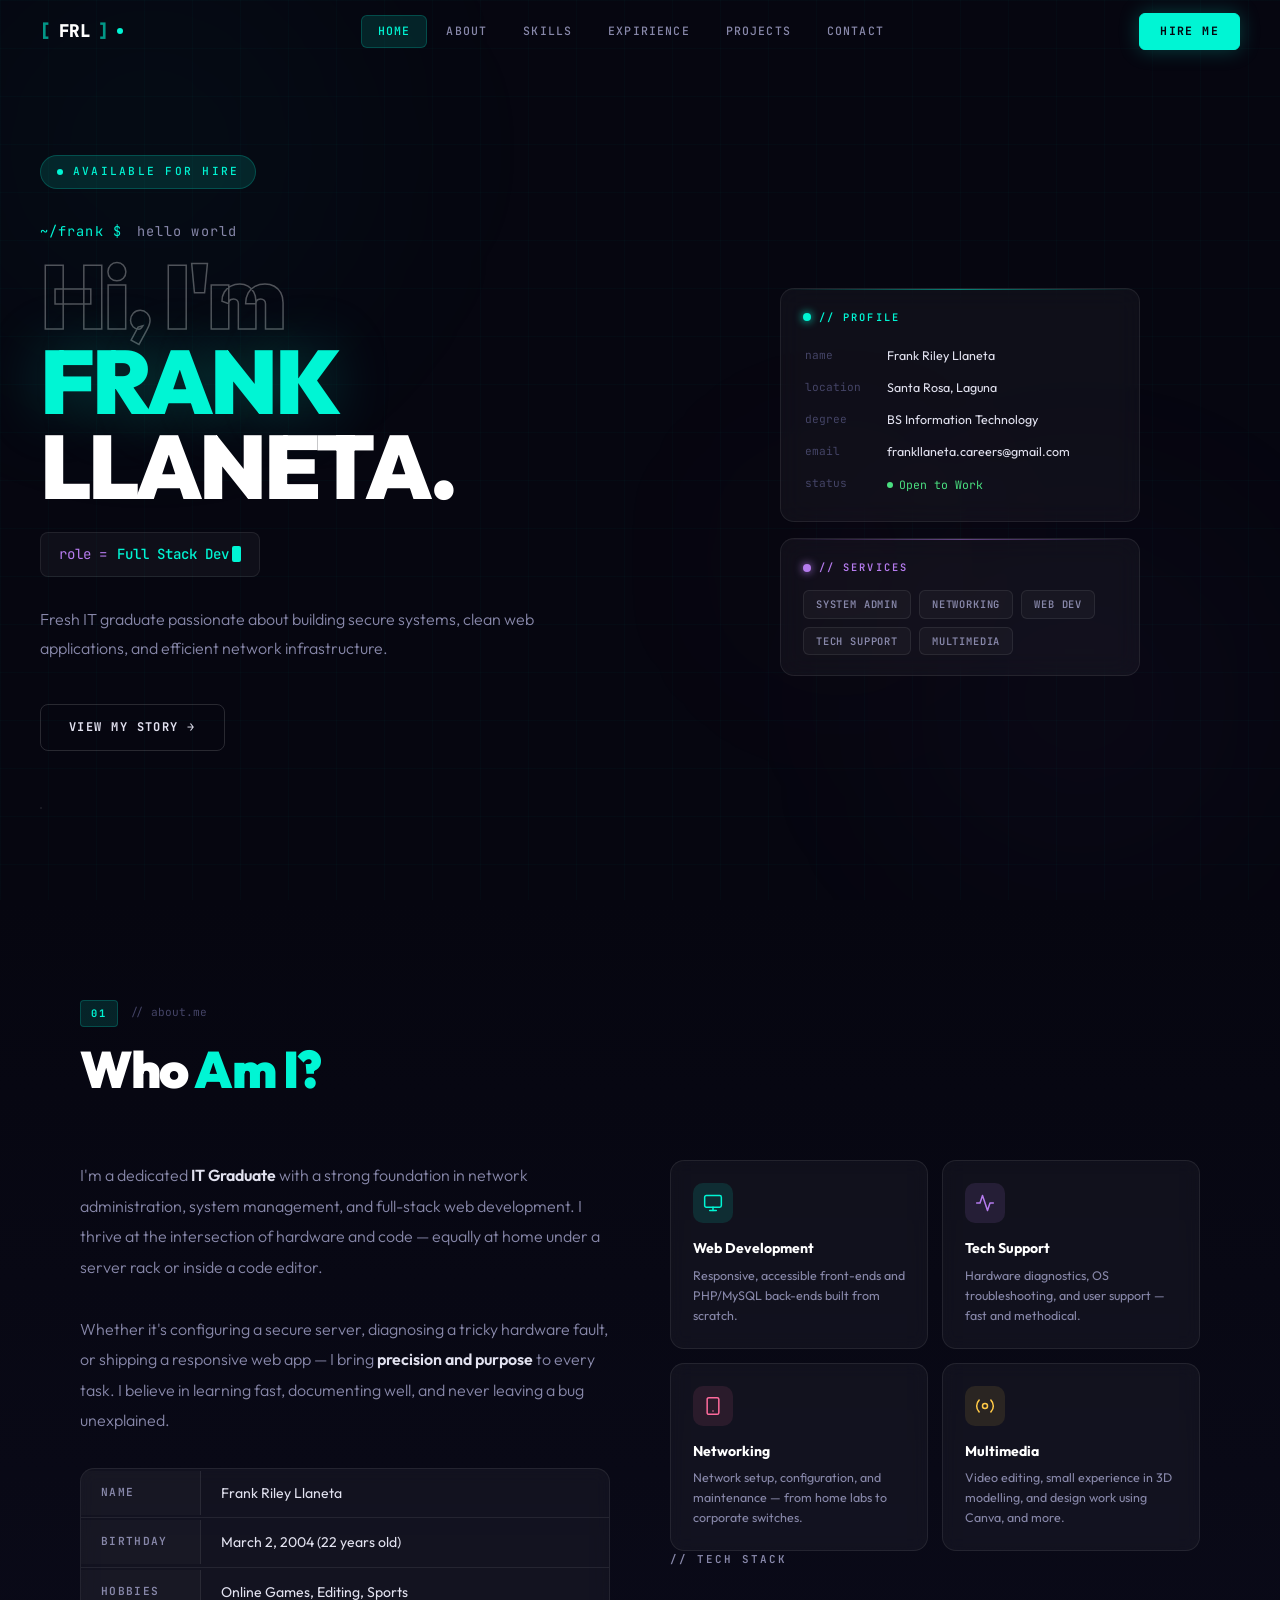
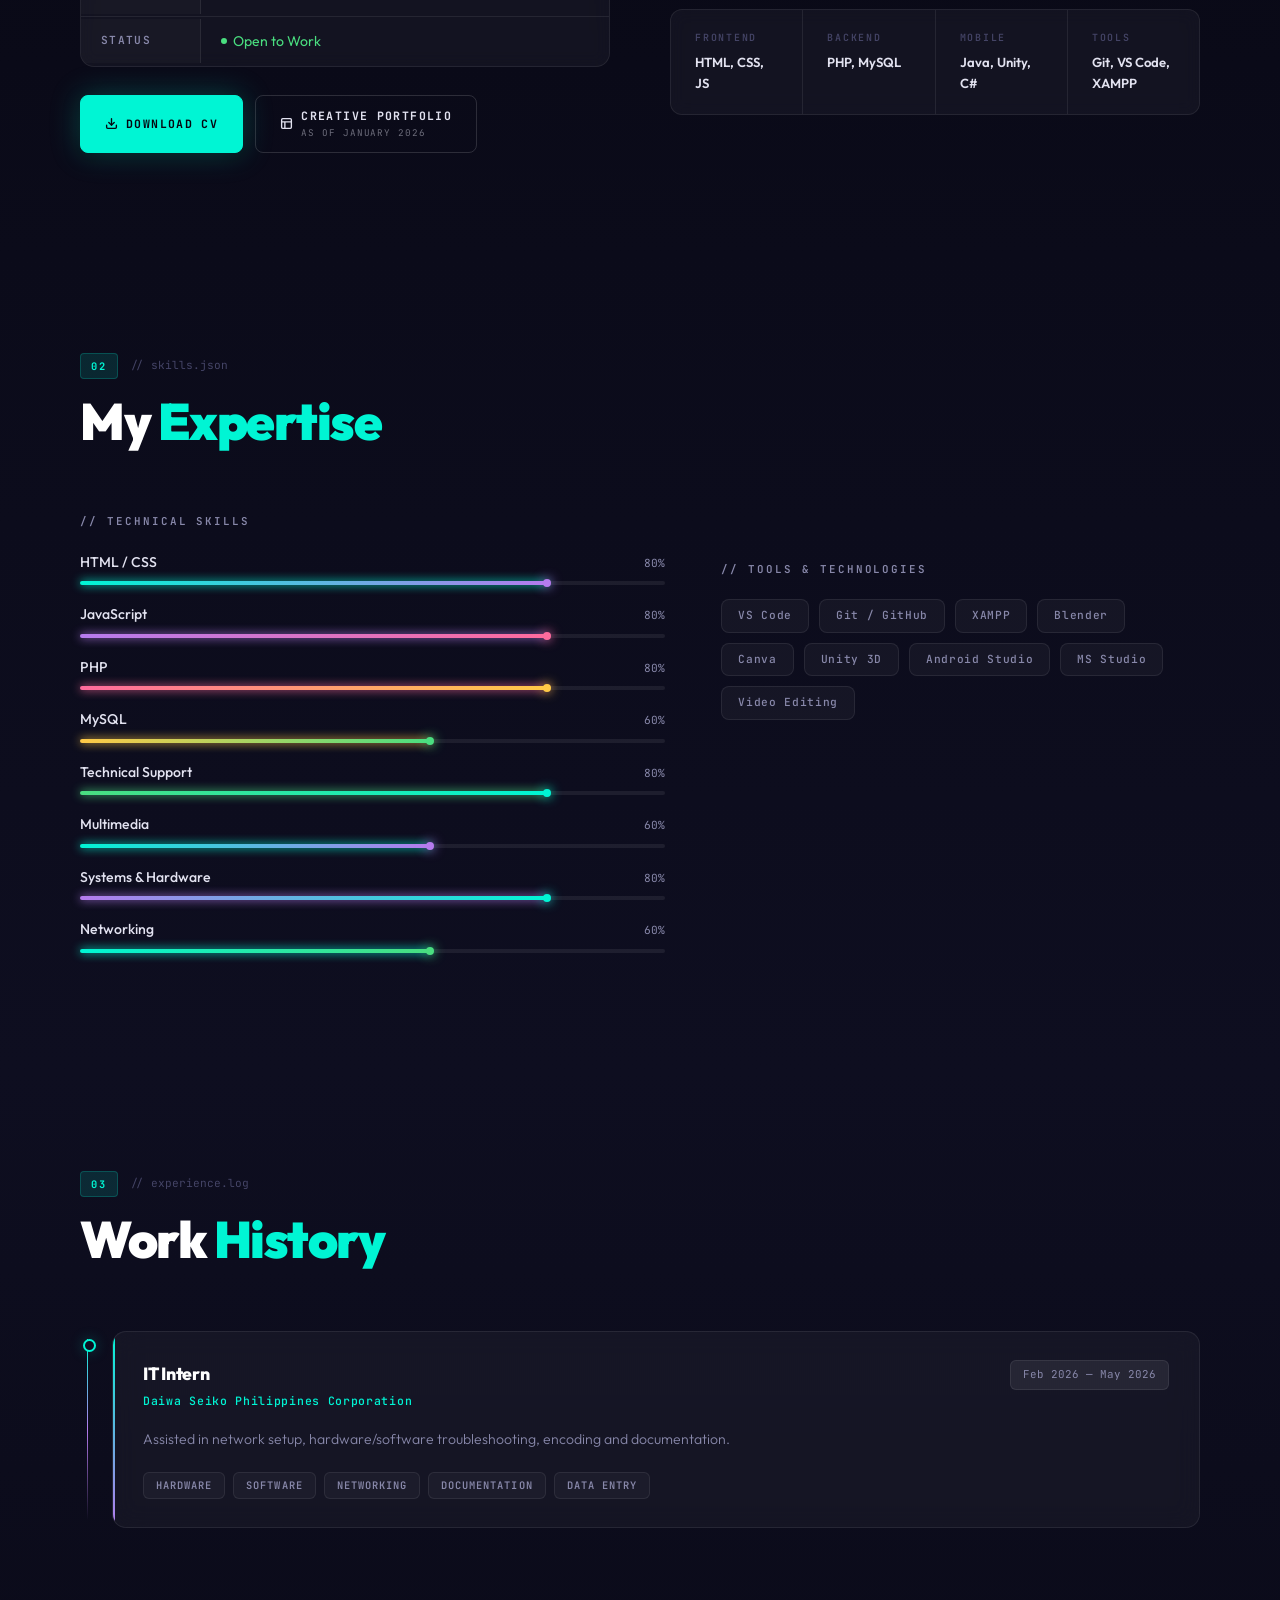
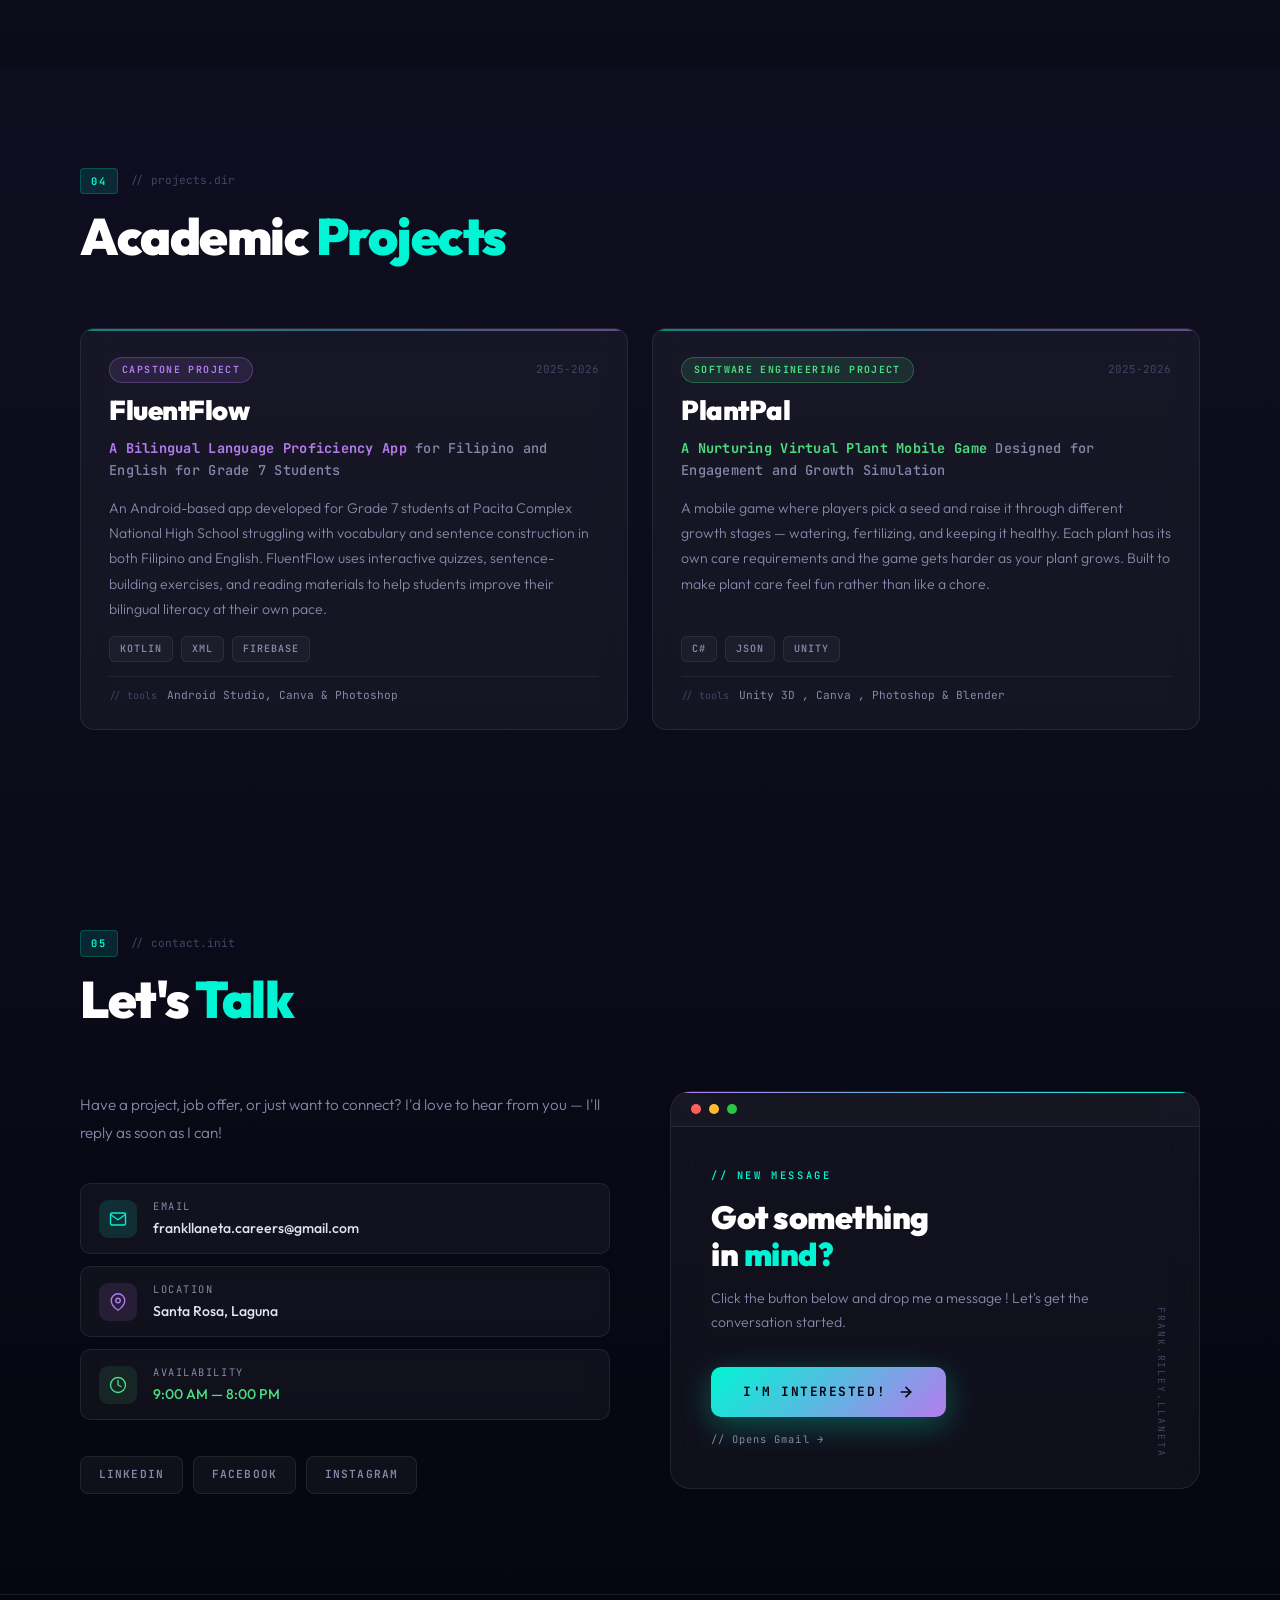
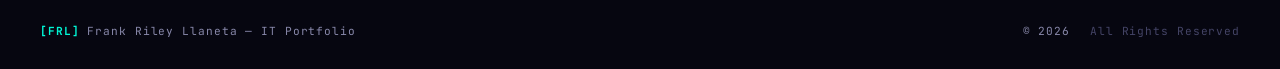
==== commit e506c14c: "Update index.html" ====
--- a/index.html
+++ b/index.html
@@ -199,21 +199,22 @@
         </div>
 
 <!-- Tech stack strip -->
+        <p style="font-family:var(--mono);font-size:0.68rem;font-weight:600;letter-spacing:0.18em;text-transform:uppercase;color:var(--text2);margin-bottom:14px;">// Tech Stack</p>
         <div class="about-facts">
           <div class="fact-item">
-            <div class="fact-label">Frontend</div>
+            <div class="fact-label">frontend</div>
             <div class="fact-value">HTML, CSS, JS</div>
           </div>
           <div class="fact-item">
-            <div class="fact-label">Backend</div>
+            <div class="fact-label">backend</div>
             <div class="fact-value">PHP, MySQL</div>
           </div>
           <div class="fact-item">
-            <div class="fact-label">Mobile</div>
+            <div class="fact-label">mobile</div>
             <div class="fact-value">Java, Unity, C#</div>
           </div>
           <div class="fact-item">
-            <div class="fact-label">Tools</div>
+            <div class="fact-label">tools</div>
             <div class="fact-value">Git, VS Code, XAMPP</div>
           </div>
         </div>
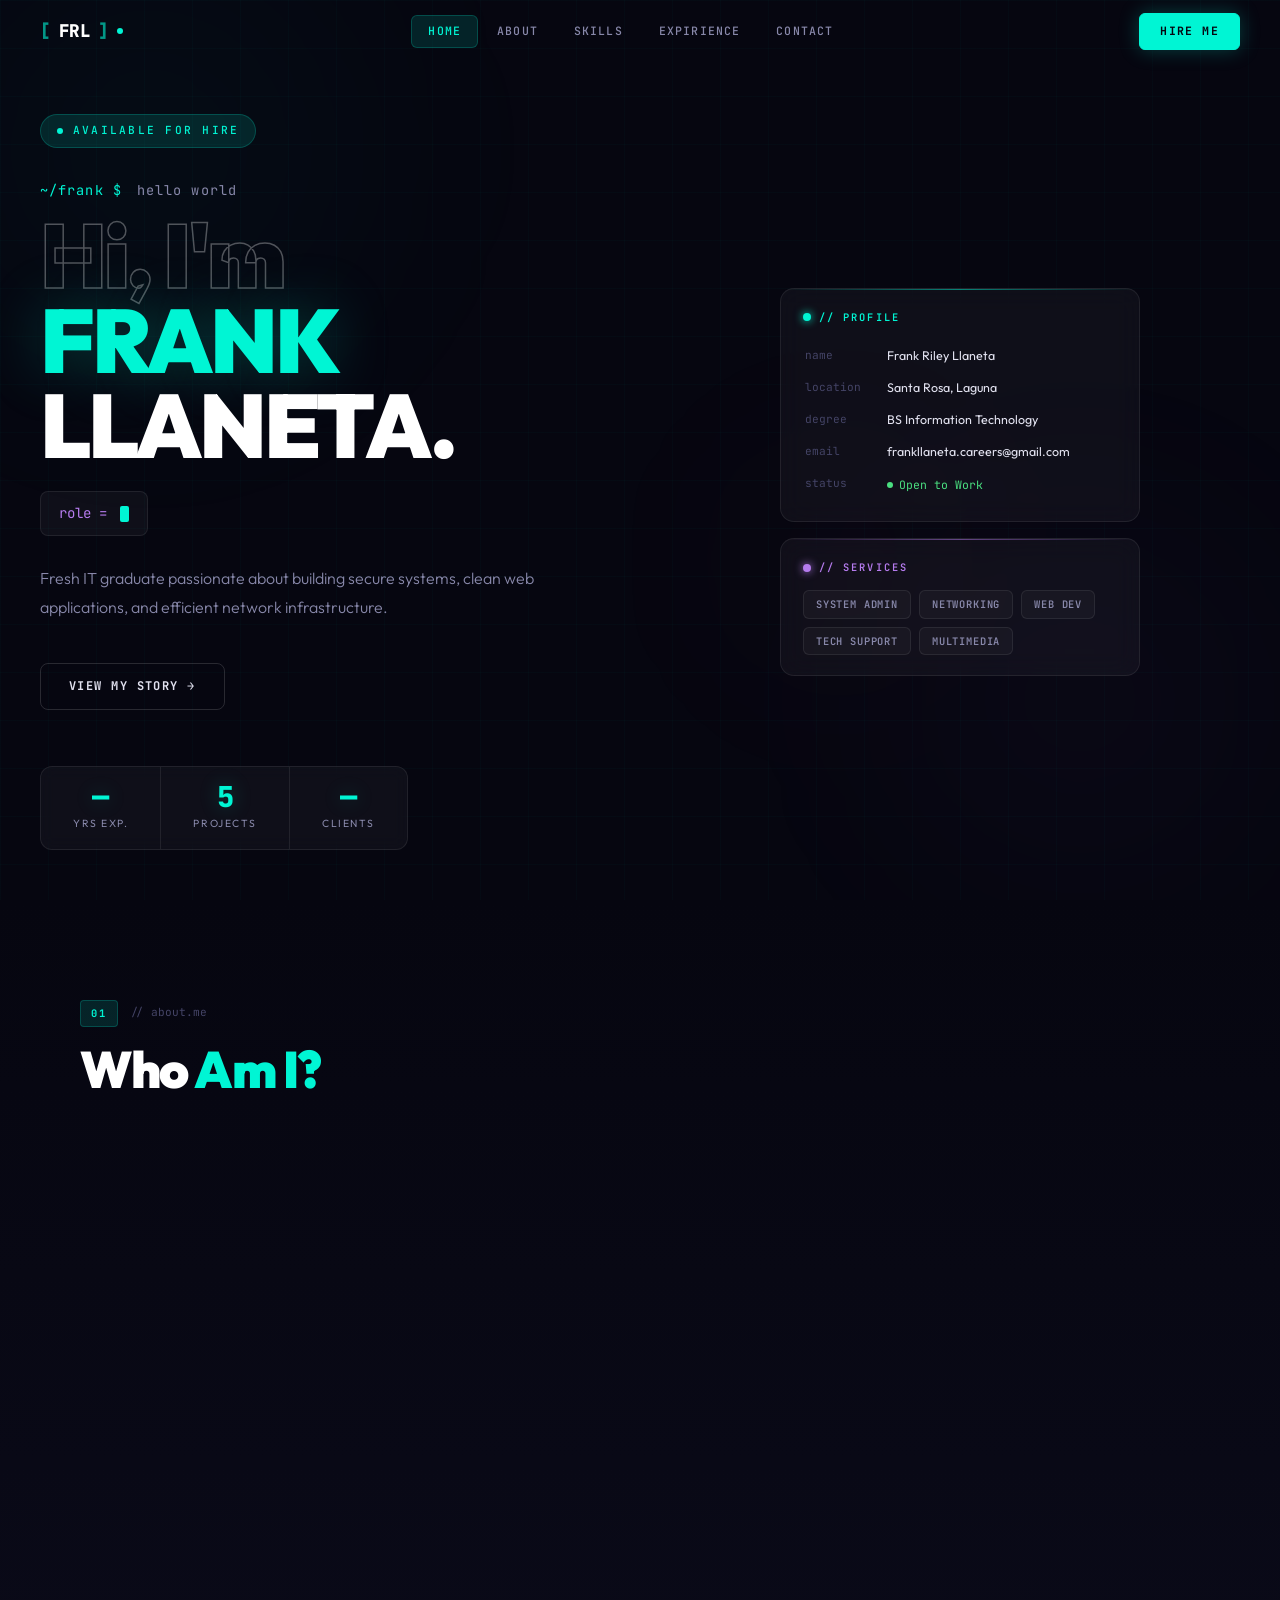
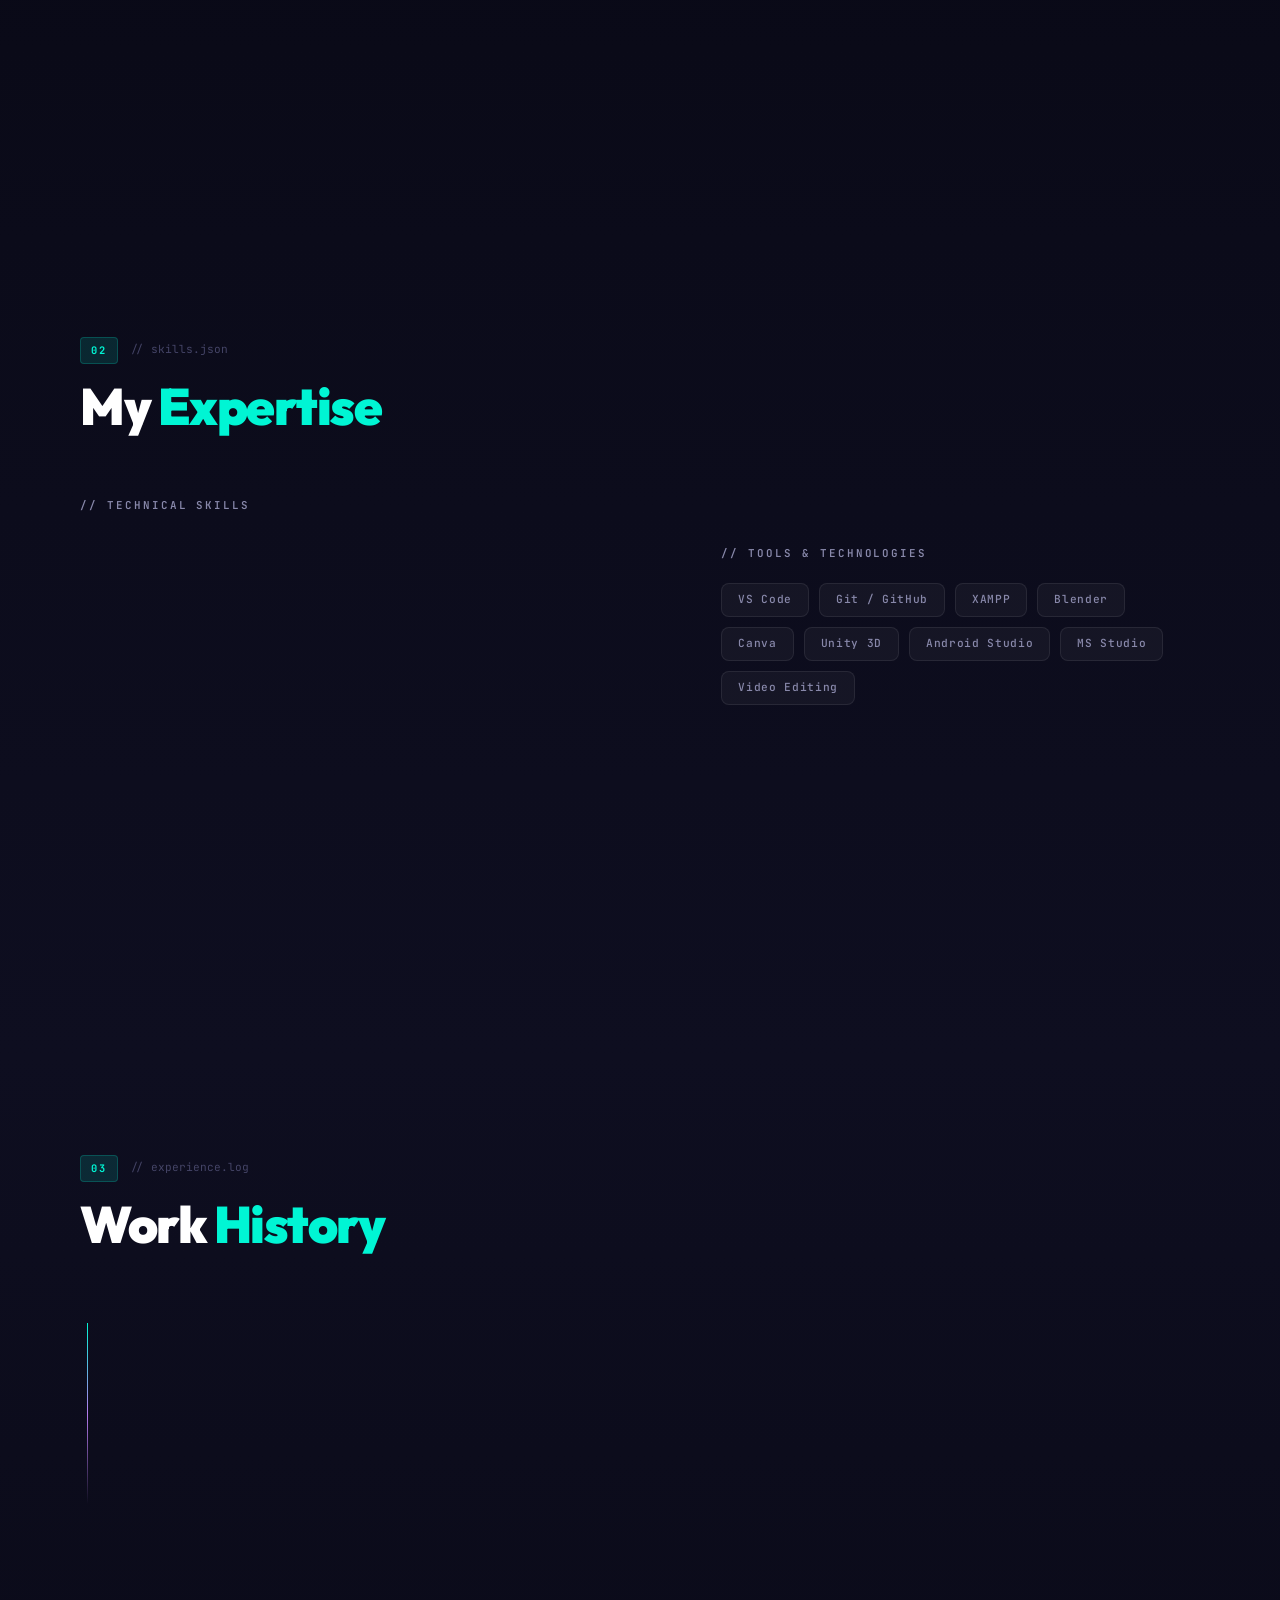
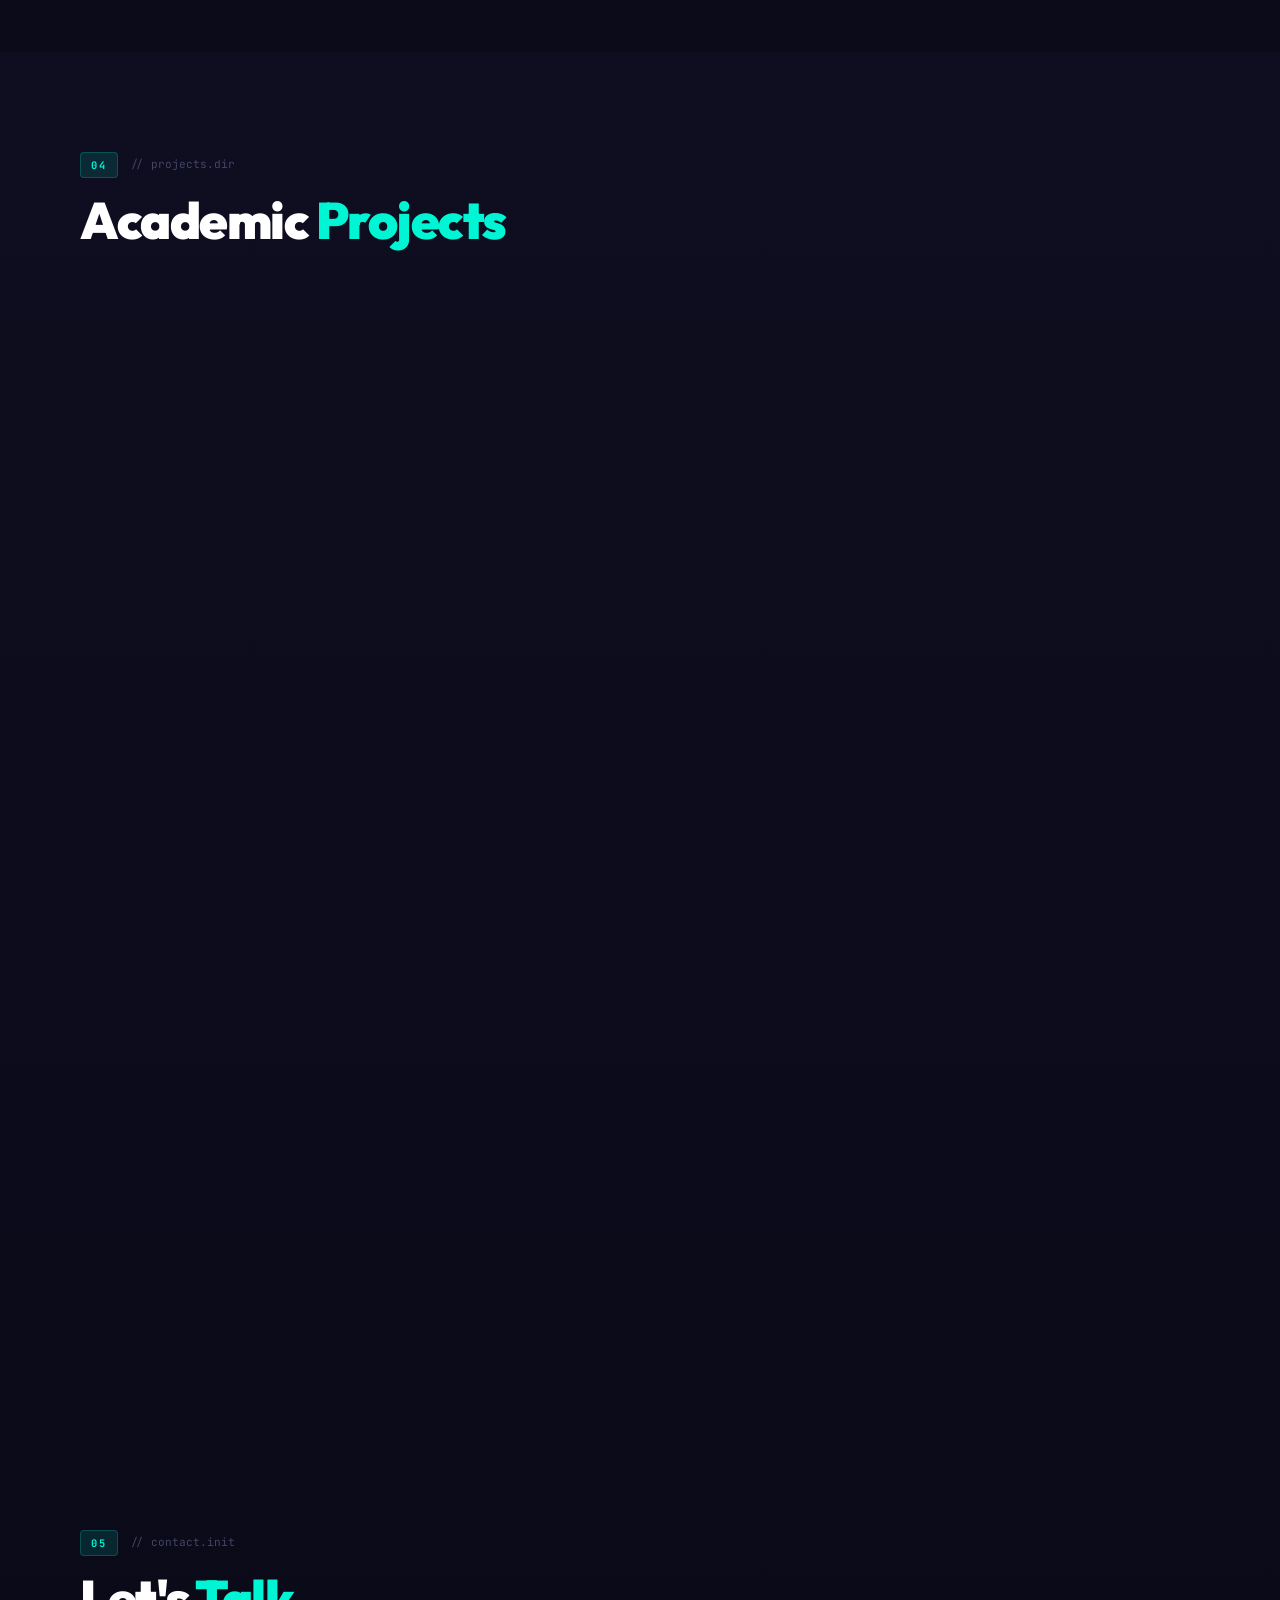
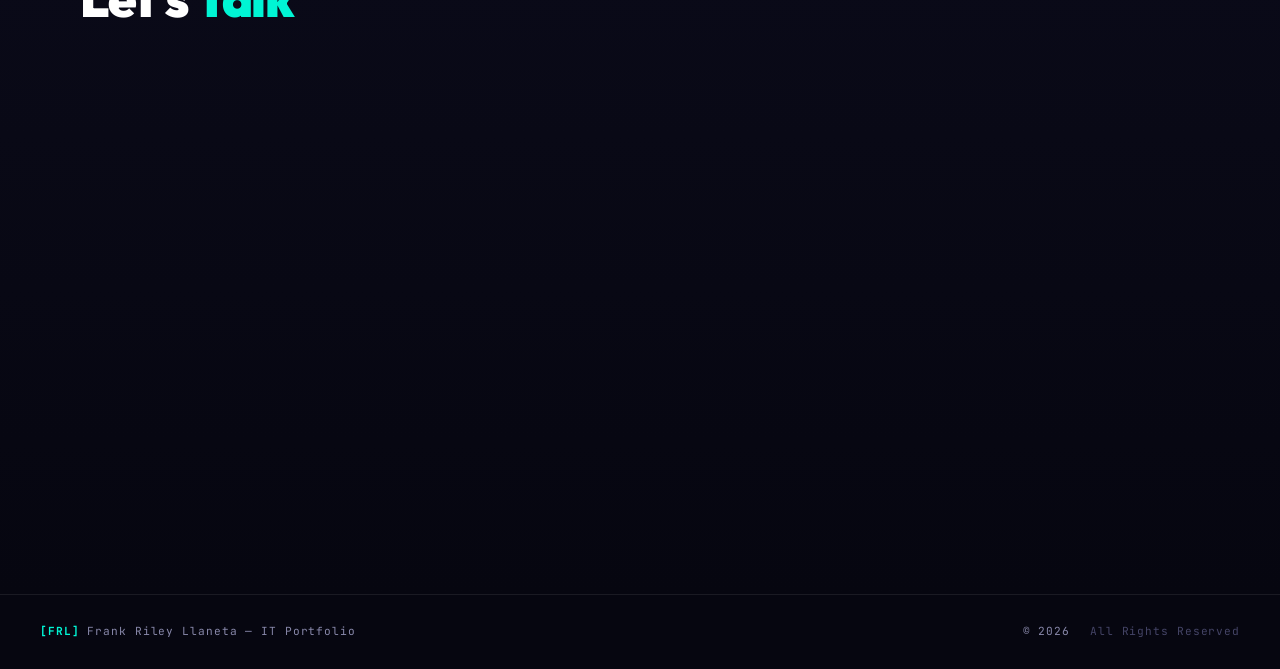
==== commit fcd25afe: "Update index.html" ====
--- a/index.html
+++ b/index.html
@@ -33,27 +33,12 @@
     <a href="#about">about</a>
     <a href="#skills">skills</a>
     <a href="#experience">expirience</a>
-    <a href="#projects">projects</a>
     <a href="#contact">contact</a>
   </div>
   <div class="nav-right">
     <a href="#contact" class="hire-btn">Hire Me</a>
-    <button class="hamburger" id="hamburger" aria-label="Open menu">
-      <span></span><span></span><span></span>
-    </button>
   </div>
 </nav>
-
-<!-- mobile drawer -->
-<div class="mobile-drawer" id="mobileDrawer">
-  <a href="#home">home</a>
-  <a href="#about">about</a>
-  <a href="#skills">skills</a>
-  <a href="#experience">experience</a>
-  <a href="#projects">projects</a>
-  <a href="#contact">contact</a>
-</div>
-<div class="drawer-overlay" id="drawerOverlay"></div>
 
 <!-- ████████████████████████████████████████████
      HOME
@@ -77,11 +62,9 @@
       <a href="#about" class="btn-outline">View My Story →</a>
     </div>
     <div class="hero-stats">
-      <!--
       <div class="hstat"><b>—</b><span>Yrs Exp.</span></div>
       <div class="hstat"><b>5</b><span>Projects</span></div>
       <div class="hstat"><b>—</b><span>Clients</span></div>
-      -->
     </div>
   </div>
 
@@ -137,12 +120,12 @@
             <div class="data-val">Frank Riley Llaneta</div>
           </div>
           <div class="data-row">
-            <div class="data-key">Birthday</div>
-            <div class="data-val">March 2, 2004 (22 years old)</div>
-          </div>
-          <div class="data-row">
-            <div class="data-key">Hobbies</div>
-            <div class="data-val">Online Games, Editing, Sports</div>
+            <div class="data-key">Location</div>
+            <div class="data-val">Santa Rosa, Laguna, PH</div>
+          </div>
+          <div class="data-row">
+            <div class="data-key">Degree</div>
+            <div class="data-val">BS Information Technology</div>
           </div>
           <div class="data-row">
             <div class="data-key">Status</div>
@@ -157,10 +140,7 @@
           </a>
           <a href="llanetaportfolio.pdf" download class="btn-outline" style="font-size:0.72rem;padding:11px 24px;">
             <svg viewBox="0 0 24 24" style="width:13px;height:13px;fill:none;stroke:currentColor;stroke-width:2.5;stroke-linecap:round;stroke-linejoin:round;"><rect x="3" y="3" width="18" height="18" rx="2"/><path d="M3 9h18M9 21V9"/></svg>
-            <span style="display:flex;flex-direction:column;gap:1px;text-align:left;">
-              <span>Creative Portfolio</span>
-              <span style="font-size:0.58rem;opacity:0.45;letter-spacing:0.1em;font-weight:400;">as of January 2026</span>
-            </span>
+            Creative Portfolio
           </a>
         </div>
       </div>
@@ -194,37 +174,38 @@
               <svg viewBox="0 0 24 24"><circle cx="12" cy="12" r="3"/><path d="M19.07 4.93a10 10 0 0 1 0 14.14M4.93 4.93a10 10 0 0 0 0 14.14"/></svg>
             </div>
             <h4>Multimedia</h4>
-            <p>Video editing, small experience in 3D modelling, and design work using Canva, and more.</p>
-          </div>
-        </div>
-
-<!-- Tech stack strip -->
-        <p style="font-family:var(--mono);font-size:0.68rem;font-weight:600;letter-spacing:0.18em;text-transform:uppercase;color:var(--text2);margin-bottom:14px;">// Tech Stack</p>
+            <p>Video editing, 3D modelling, and design work using Blender, Canva, and more.</p>
+          </div>
+        </div>
+
+        <!-- Quick facts strip -->
         <div class="about-facts">
           <div class="fact-item">
-            <div class="fact-label">frontend</div>
-            <div class="fact-value">HTML, CSS, JS</div>
-          </div>
-          <div class="fact-item">
-            <div class="fact-label">backend</div>
-            <div class="fact-value">PHP, MySQL</div>
-          </div>
-          <div class="fact-item">
-            <div class="fact-label">mobile</div>
-            <div class="fact-value">Java, Unity, C#</div>
-          </div>
-          <div class="fact-item">
-            <div class="fact-label">tools</div>
-            <div class="fact-value">Git, VS Code, XAMPP</div>
-          </div>
-        </div>
-      </div>
-
-    </div>
-  </div>
-</section>
-
-<!-- SKILLS -->
+            <div class="fact-label">currently</div>
+            <div class="fact-value">looking for work</div>
+          </div>
+          <div class="fact-item">
+            <div class="fact-label">hobbies</div>
+            <div class="fact-value">games, 3D, tinkering</div>
+          </div>
+          <div class="fact-item">
+            <div class="fact-label">from</div>
+            <div class="fact-value">Santa Rosa, Laguna</div>
+          </div>
+          <div class="fact-item">
+            <div class="fact-label">degree</div>
+            <div class="fact-value">BS Info Tech, 2026</div>
+          </div>
+        </div>
+      </div>
+
+    </div>
+  </div>
+</section>
+
+<!-- ████████████████████████████████████████████
+     SKILLS
+█████████████████████████████████████████████ -->
 <section id="skills">
   <div class="sec-wrap">
     <div class="sec-eyebrow"><span class="num">02</span><span class="slash">// skills.json</span></div>
@@ -287,7 +268,9 @@
   </div>
 </section>
 
-<!-- EXPERIENCE -->
+<!-- ████████████████████████████████████████████
+     EXPERIENCE
+█████████████████████████████████████████████ -->
 <section id="experience">
   <div class="sec-wrap">
     <div class="sec-eyebrow"><span class="num">03</span><span class="slash">// experience.log</span></div>
@@ -316,58 +299,118 @@
   </div>
 </section>
 
-<!-- PROJECTS -->
+<!-- ████████████████████████████████████████████
+     PROJECTS
+█████████████████████████████████████████████ -->
 <section id="projects">
   <div class="sec-wrap">
     <div class="sec-eyebrow"><span class="num">04</span><span class="slash">// projects.dir</span></div>
     <h2 class="sec-h">Academic <span class="accent">Projects</span></h2>
-    <div class="proj-grid">
-
-      <!-- FluentFlow -->
-      <div class="proj-card reveal">
-        <div class="proj-card-top">
-          <div class="proj-type-badge" style="--badge-color:var(--purple);">Capstone Project</div>
-          <div class="proj-year">2025-2026</div>
-        </div>
+
+    <!-- FluentFlow -->
+    <div class="proj-row reveal">
+      <div class="proj-row-left">
+        <div class="proj-type-badge" style="--badge-color:var(--purple);margin-bottom:16px;">Capstone Project</div>
         <h3 class="proj-title">FluentFlow</h3>
-        <p class="proj-subtitle" style="font-size:0.85rem;line-height:1.6;"><span style="color:var(--purple);font-weight:700;">A Bilingual Language Proficiency App</span> for Filipino and English for Grade 7 Students</p>
+        <p class="proj-subtitle" style="font-size:0.85rem;line-height:1.6;margin-top:10px;"><span style="color:var(--purple);font-weight:700;">A Bilingual Language Proficiency App</span> for Filipino and English for Grade 7 Students</p>
         <p class="proj-desc">An Android-based app developed for Grade 7 students at Pacita Complex National High School struggling with vocabulary and sentence construction in both Filipino and English. FluentFlow uses interactive quizzes, sentence-building exercises, and reading materials to help students improve their bilingual literacy at their own pace.</p>
-        <div class="proj-tags">
-          <span class="proj-tag">Kotlin</span>
-          <span class="proj-tag">XML</span>
-          <span class="proj-tag">Firebase</span>
-        </div>
-        <div class="proj-tools">
-          <span class="tools-label">// tools</span>
-          <span class="tools-names">Android Studio, Canva &amp; Photoshop</span>
-        </div>
-      </div>
-
-      <!-- PlantPal -->
-      <div class="proj-card reveal">
-        <div class="proj-card-top">
-          <div class="proj-type-badge" style="--badge-color:var(--green);">Software Engineering Project</div>
-          <div class="proj-year">2025-2026</div>
-        </div>
+      </div>
+      <div class="proj-row-right">
+        <div class="proj-data">
+          <div class="data-row">
+            <div class="data-key">Type</div>
+            <div class="data-val">Capstone Project</div>
+          </div>
+          <div class="data-row">
+            <div class="data-key">Year</div>
+            <div class="data-val">2025 — 2026</div>
+          </div>
+          <div class="data-row">
+            <div class="data-key">Platform</div>
+            <div class="data-val">Android</div>
+          </div>
+          <div class="data-row">
+            <div class="data-key">With</div>
+            <div class="data-val">Aldovino, J. &amp; Lingayo, P.</div>
+          </div>
+        </div>
+        <p style="font-family:var(--mono);font-size:0.68rem;font-weight:600;letter-spacing:0.18em;text-transform:uppercase;color:var(--text2);margin:18px 0 12px;">// Stack</p>
+        <div class="about-facts">
+          <div class="fact-item">
+            <div class="fact-label">language</div>
+            <div class="fact-value">Kotlin, XML</div>
+          </div>
+          <div class="fact-item">
+            <div class="fact-label">database</div>
+            <div class="fact-value">Firebase</div>
+          </div>
+          <div class="fact-item">
+            <div class="fact-label">ide</div>
+            <div class="fact-value">Android Studio</div>
+          </div>
+          <div class="fact-item">
+            <div class="fact-label">design</div>
+            <div class="fact-value">Canva, Photoshop</div>
+          </div>
+        </div>
+      </div>
+    </div>
+
+    <!-- PlantPal -->
+    <div class="proj-row reveal">
+      <div class="proj-row-left">
+        <div class="proj-type-badge" style="--badge-color:var(--green);margin-bottom:16px;">Software Engineering</div>
         <h3 class="proj-title">PlantPal</h3>
-        <p class="proj-subtitle" style="font-size:0.85rem;line-height:1.6;"><span style="color:var(--green);font-weight:700;">A Nurturing Virtual Plant Mobile Game</span> Designed for Engagement and Growth Simulation</p>
+        <p class="proj-subtitle" style="font-size:0.85rem;line-height:1.6;margin-top:10px;"><span style="color:var(--green);font-weight:700;">A Nurturing Virtual Plant Mobile Game</span> Designed for Engagement and Growth Simulation</p>
         <p class="proj-desc">A mobile game where players pick a seed and raise it through different growth stages — watering, fertilizing, and keeping it healthy. Each plant has its own care requirements and the game gets harder as your plant grows. Built to make plant care feel fun rather than like a chore.</p>
-        <div class="proj-tags">
-          <span class="proj-tag">C#</span>
-          <span class="proj-tag">JSON</span>
-          <span class="proj-tag">Unity</span>
-        </div>
-        <div class="proj-tools">
-          <span class="tools-label">// tools</span>
-          <span class="tools-names">Unity 3D , Canva , Photoshop &amp; Blender</span>
-        </div>
-      </div>
-
-    </div>
-  </div>
-</section>
-
-<!-- CONTACT -->
+      </div>
+      <div class="proj-row-right">
+        <div class="proj-data">
+          <div class="data-row">
+            <div class="data-key">Type</div>
+            <div class="data-val">Software Engineering</div>
+          </div>
+          <div class="data-row">
+            <div class="data-key">Year</div>
+            <div class="data-val">2025 — 2026</div>
+          </div>
+          <div class="data-row">
+            <div class="data-key">Platform</div>
+            <div class="data-val">Android / Mobile</div>
+          </div>
+          <div class="data-row">
+            <div class="data-key">With</div>
+            <div class="data-val">Aldovino, J. &amp; Lingayo, P.</div>
+          </div>
+        </div>
+        <p style="font-family:var(--mono);font-size:0.68rem;font-weight:600;letter-spacing:0.18em;text-transform:uppercase;color:var(--text2);margin:18px 0 12px;">// Stack</p>
+        <div class="about-facts">
+          <div class="fact-item">
+            <div class="fact-label">language</div>
+            <div class="fact-value">C#</div>
+          </div>
+          <div class="fact-item">
+            <div class="fact-label">storage</div>
+            <div class="fact-value">PlayerPrefs</div>
+          </div>
+          <div class="fact-item">
+            <div class="fact-label">engine</div>
+            <div class="fact-value">Unity 3D</div>
+          </div>
+          <div class="fact-item">
+            <div class="fact-label">design</div>
+            <div class="fact-value">Blender, Canva</div>
+          </div>
+        </div>
+      </div>
+    </div>
+
+  </div>
+</section>
+
+<!-- ████████████████████████████████████████████
+     CONTACT
+█████████████████████████████████████████████ -->
 <section id="contact">
   <div class="sec-wrap">
     <div class="sec-eyebrow"><span class="num">05</span><span class="slash">// contact.init</span></div>
@@ -396,10 +439,8 @@
           </div>
         </div>
         <div class="soc-list">
-          <a href="https://www.linkedin.com/in/frank-riley-llaneta-2b8938414" target="_blank" rel="noopener" class="soc-btn">LinkedIn</a>
-          <!--
+          <a href="#" target="_blank" rel="noopener" class="soc-btn">LinkedIn</a>
           <a href="#" target="_blank" rel="noopener" class="soc-btn">GitHub</a>
-          -->
           <a href="https://www.facebook.com/prankrayli" target="_blank" rel="noopener" class="soc-btn">Facebook</a>
           <a href="https://www.instagram.com/dudrowww" target="_blank" rel="noopener" class="soc-btn">Instagram</a>
         </div>
@@ -414,7 +455,7 @@
           <div class="cta-panel-body">
             <p class="cta-label">// new message</p>
             <h3 class="cta-title">Got something<br>in <span class="acc">mind?</span></h3>
-            <p class="cta-sub">Click the button below and drop me a message ! Let's get the conversation started.</p>
+            <p class="cta-sub">Click below to open a Gmail compose window — drop me a message and let's get the conversation started.</p>
             <a href="https://mail.google.com/mail/?view=cm&to=frankllaneta.careers@gmail.com&su=" target="_blank" rel="noopener" class="btn-send">
               I'm Interested!
               <svg viewBox="0 0 24 24"><line x1="5" y1="12" x2="19" y2="12"/><polyline points="12 5 19 12 12 19"/></svg>
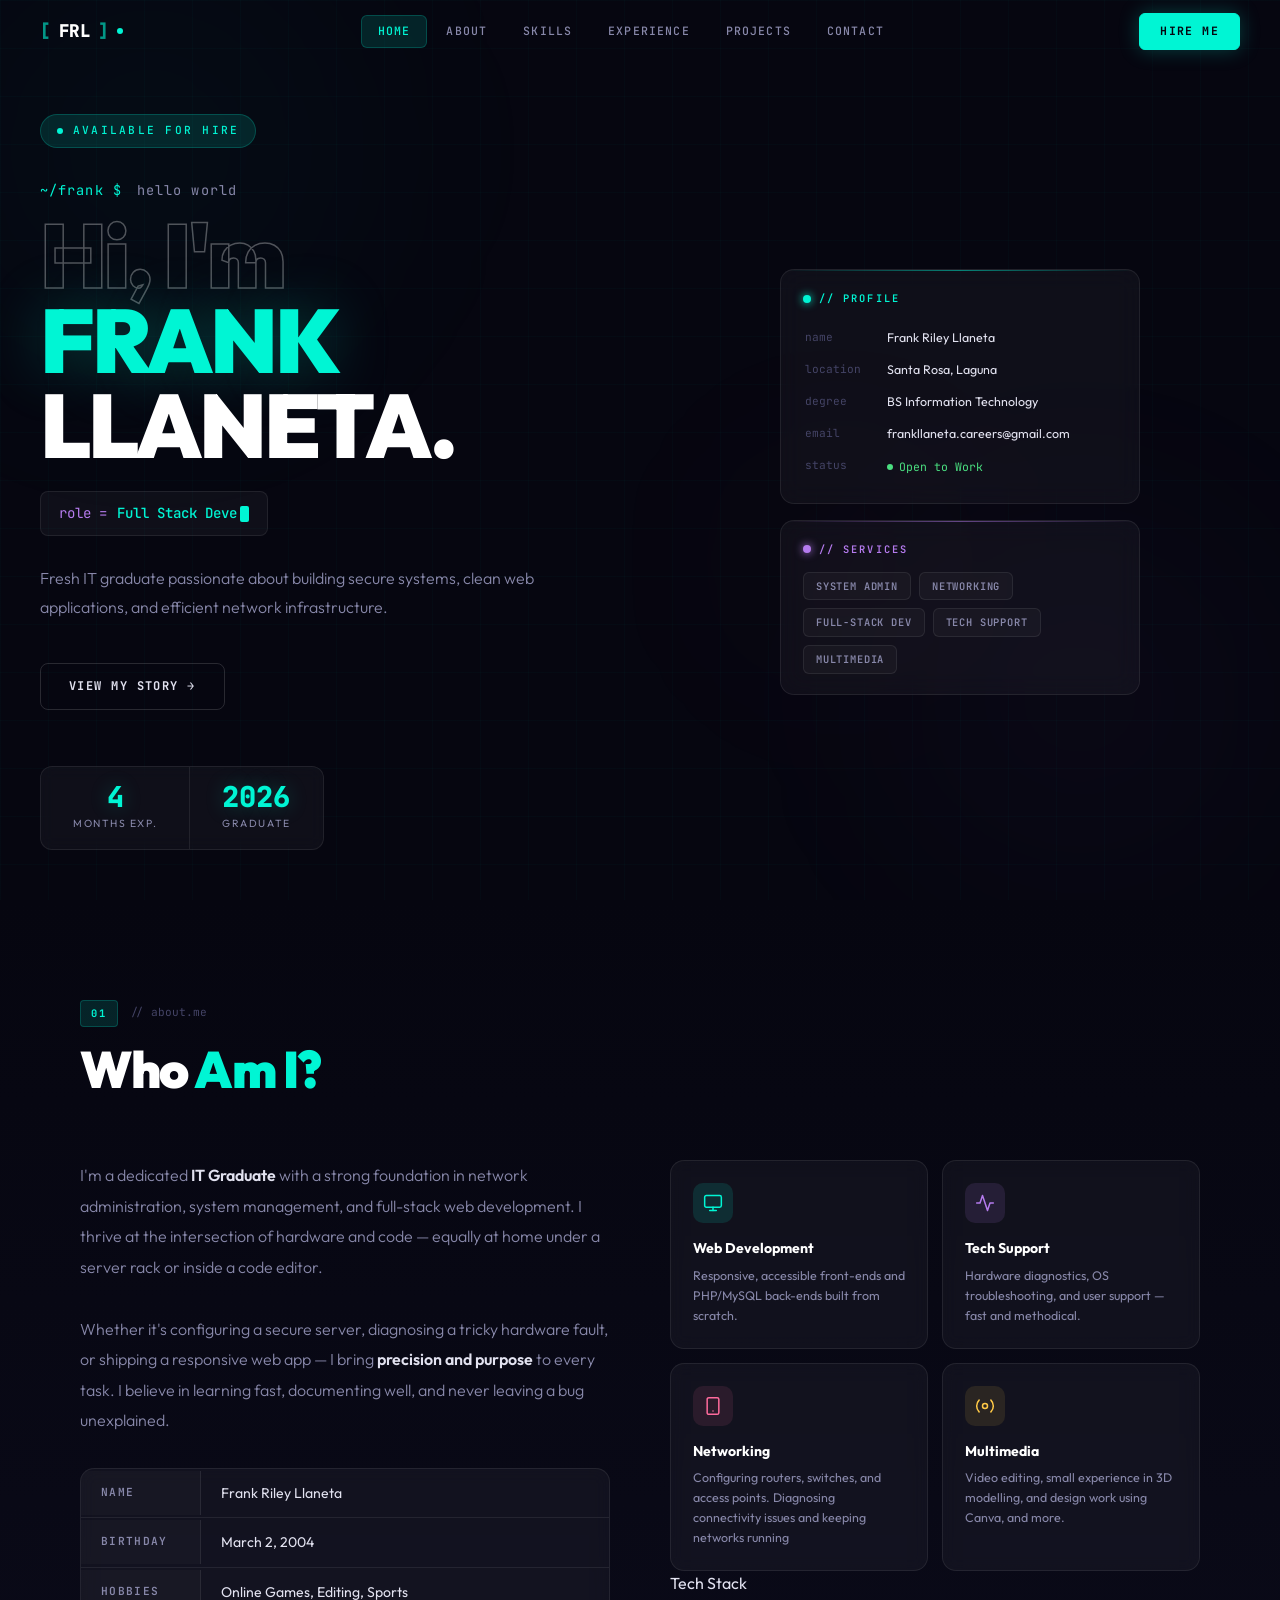
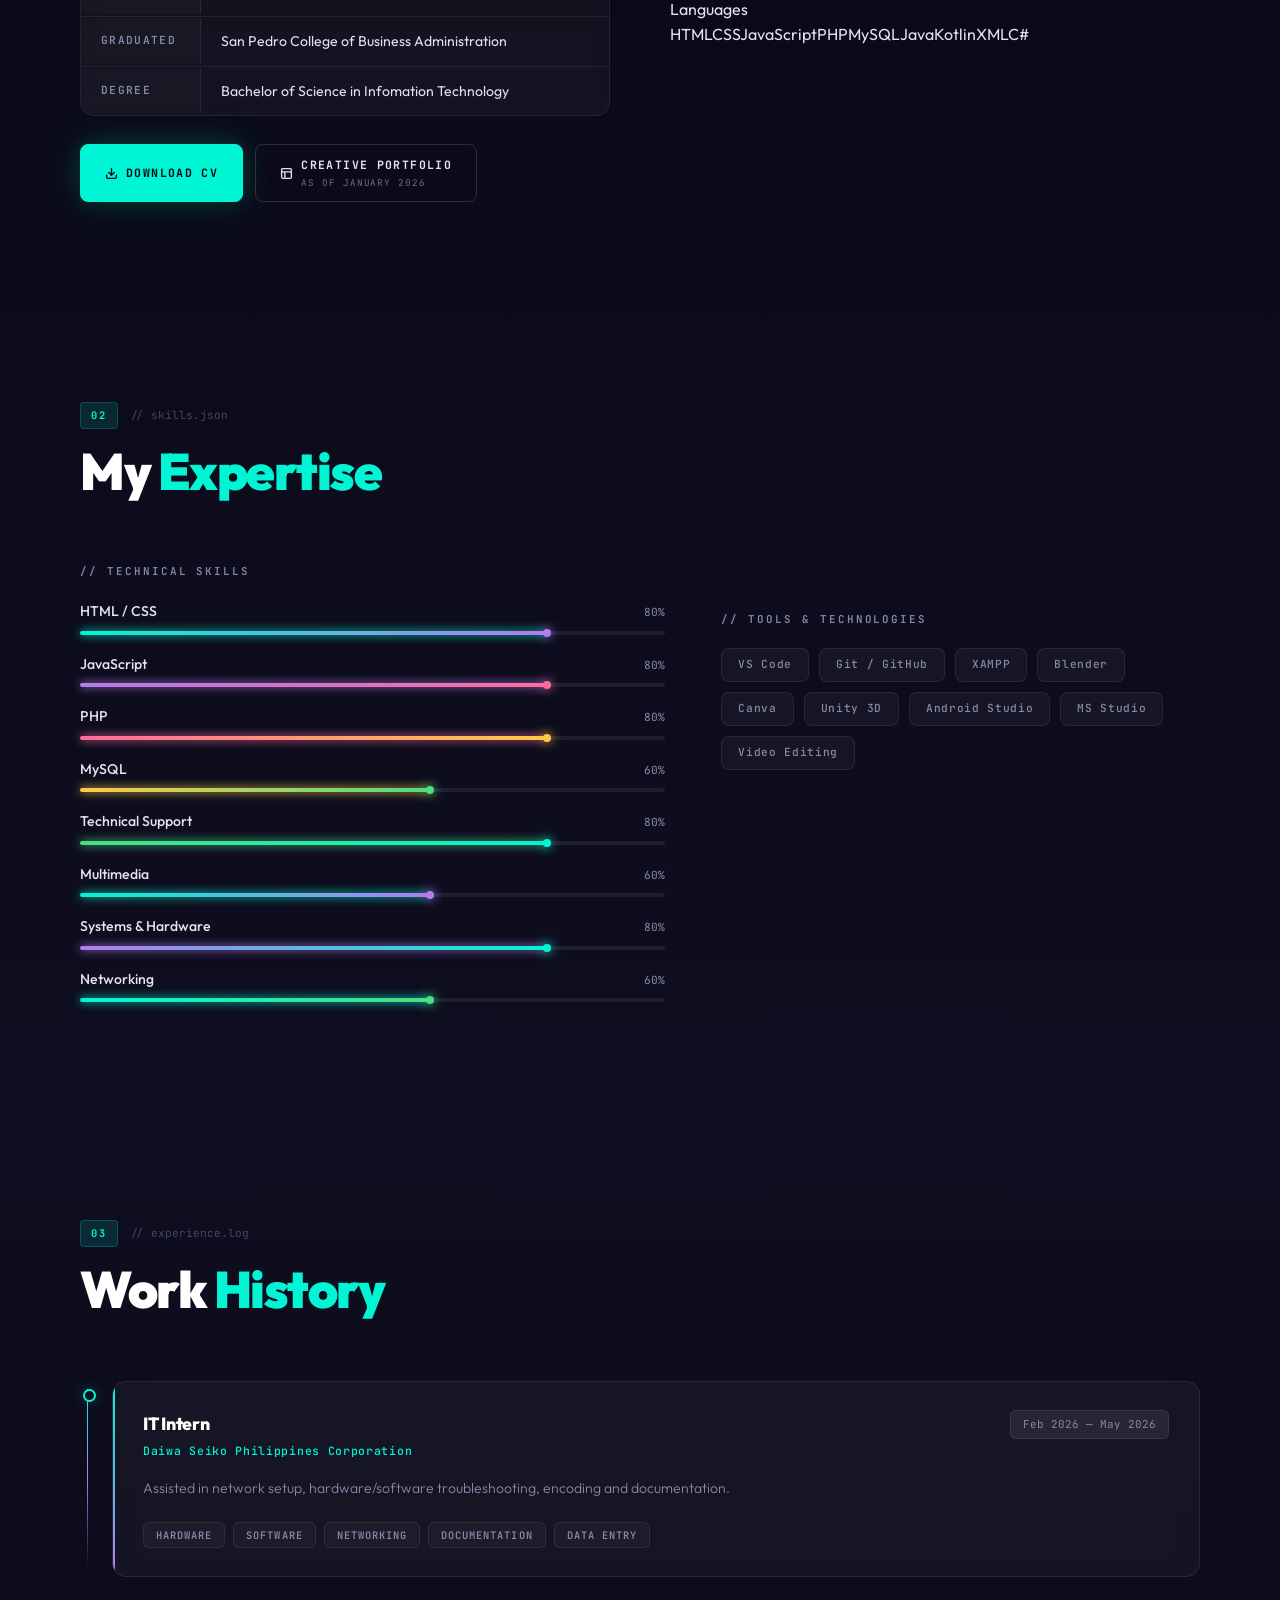
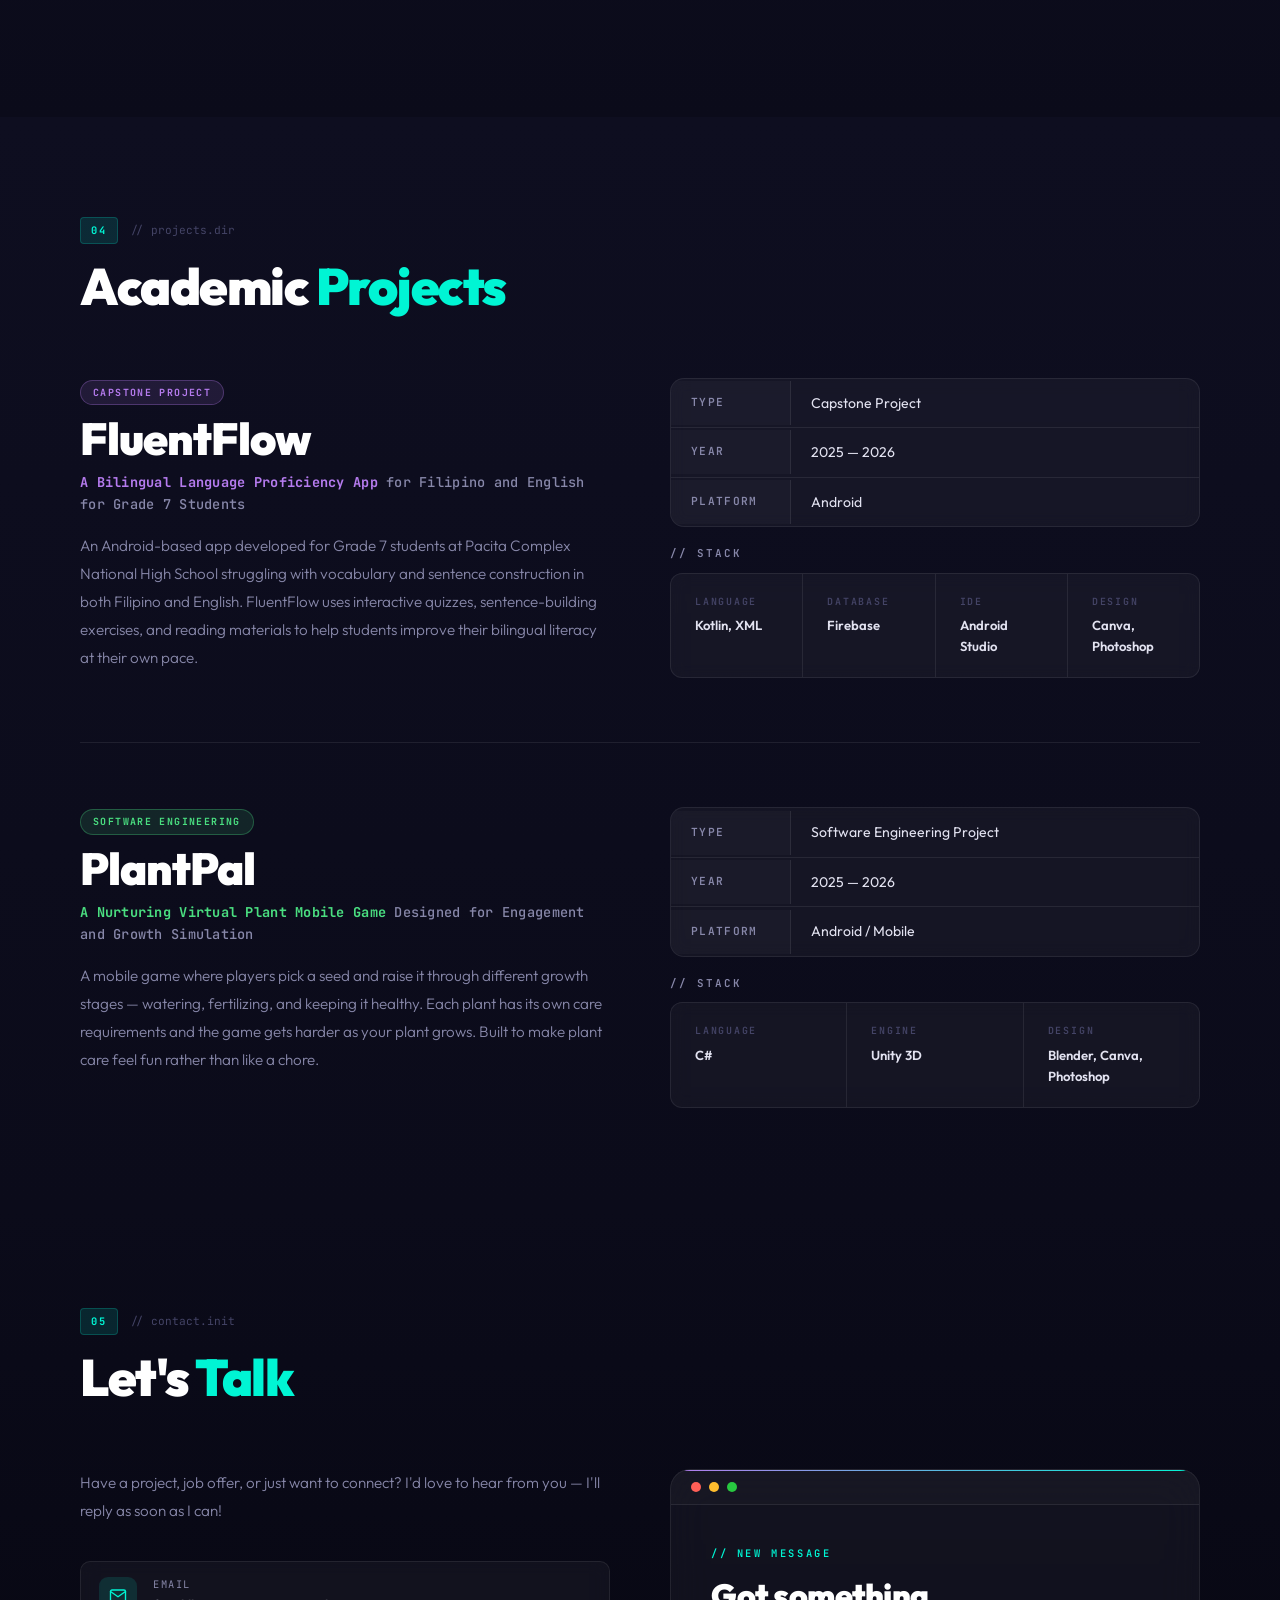
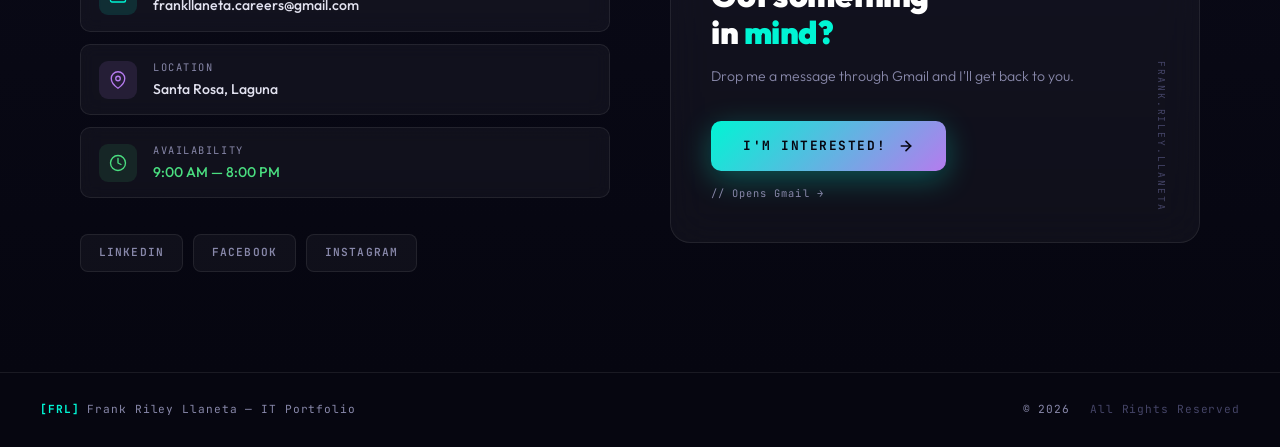
==== commit 92d713f2: "Update index.html" ====
--- a/index.html
+++ b/index.html
@@ -10,7 +10,6 @@
 </head>
 <body>
 
-<!-- BACKGROUND -->
 <div class="bg-layer">
   <div class="bg-orb orb1"></div>
   <div class="bg-orb orb2"></div>
@@ -18,31 +17,38 @@
 </div>
 <div class="bg-grid"></div>
 
-<!-- ████████████████████████████████████████████
-     NAVBAR
-█████████████████████████████████████████████ -->
+<!-- NAVBAR -->
 <nav class="navbar" id="navbar">
   <a href="#home" class="nav-logo">
-    <span class="bracket">[</span>
-    <span class="name">FRL</span>
-    <span class="bracket">]</span>
+    <span class="bracket">[</span><span class="name">FRL</span><span class="bracket">]</span>
     <span class="dot"></span>
   </a>
   <div class="nav-links">
     <a href="#home" class="active">home</a>
     <a href="#about">about</a>
     <a href="#skills">skills</a>
-    <a href="#experience">expirience</a>
+    <a href="#experience">experience</a>
+    <a href="#projects">projects</a>
     <a href="#contact">contact</a>
   </div>
   <div class="nav-right">
     <a href="#contact" class="hire-btn">Hire Me</a>
+    <button class="hamburger" id="hamburger" aria-label="Open menu">
+      <span></span><span></span><span></span>
+    </button>
   </div>
 </nav>
-
-<!-- ████████████████████████████████████████████
-     HOME
-█████████████████████████████████████████████ -->
+<div class="mobile-drawer" id="mobileDrawer">
+  <a href="#home">home</a>
+  <a href="#about">about</a>
+  <a href="#skills">skills</a>
+  <a href="#experience">experience</a>
+  <a href="#projects">projects</a>
+  <a href="#contact">contact</a>
+</div>
+<div class="drawer-overlay" id="drawerOverlay"></div>
+
+<!-- HOME -->
 <section id="home">
   <div class="hero-left" style="position:relative;z-index:1;">
     <div class="hero-badge"><span class="blink"></span>Available for hire</div>
@@ -62,15 +68,12 @@
       <a href="#about" class="btn-outline">View My Story →</a>
     </div>
     <div class="hero-stats">
-      <div class="hstat"><b>—</b><span>Yrs Exp.</span></div>
-      <div class="hstat"><b>5</b><span>Projects</span></div>
-      <div class="hstat"><b>—</b><span>Clients</span></div>
-    </div>
-  </div>
-
+      <div class="hstat"><b>4</b><span>Months Exp.</span></div>
+      <div class="hstat"><b>2026</b><span>Graduate</span></div>
+    </div>
+  </div>
   <div class="hero-right">
-    <!-- Profile card -->
-    <div class="info-card" style="--top-color:var(--cyan); --ic-color:var(--cyan);">
+    <div class="info-card" style="--top-color:var(--cyan);--ic-color:var(--cyan);">
       <div class="ic-header">
         <span class="dot"></span>
         <span class="label">// Profile</span>
@@ -83,8 +86,7 @@
         <tr><td>status</td><td><span class="status-open-chip">Open to Work</span></td></tr>
       </table>
     </div>
-    <!-- Services card -->
-    <div class="info-card" style="--top-color:var(--purple); --ic-color:var(--purple);">
+    <div class="info-card" style="--top-color:var(--purple);--ic-color:var(--purple);">
       <div class="ic-header">
         <span class="dot" style="background:var(--purple);box-shadow:0 0 8px var(--purple);"></span>
         <span class="label" style="color:var(--purple);">// Services</span>
@@ -92,7 +94,7 @@
       <div class="service-chips">
         <span class="svc-chip">System Admin</span>
         <span class="svc-chip">Networking</span>
-        <span class="svc-chip">Web Dev</span>
+        <span class="svc-chip">Full-Stack Dev</span>
         <span class="svc-chip">Tech Support</span>
         <span class="svc-chip">Multimedia</span>
       </div>
@@ -100,39 +102,37 @@
   </div>
 </section>
 
-<!-- ████████████████████████████████████████████
-     ABOUT
-█████████████████████████████████████████████ -->
+<!-- ABOUT -->
 <section id="about">
   <div class="sec-wrap">
     <div class="sec-eyebrow"><span class="num">01</span><span class="slash">// about.me</span></div>
     <h2 class="sec-h">Who <span class="accent">Am I?</span></h2>
     <div class="about-grid">
-
-      <!-- Left col: bio + data table + buttons -->
       <div class="reveal-left">
         <p class="about-desc">I'm a dedicated <strong>IT Graduate</strong> with a strong foundation in network administration, system management, and full-stack web development. I thrive at the intersection of hardware and code — equally at home under a server rack or inside a code editor.</p>
         <p class="about-desc">Whether it's configuring a secure server, diagnosing a tricky hardware fault, or shipping a responsive web app — I bring <strong>precision and purpose</strong> to every task. I believe in learning fast, documenting well, and never leaving a bug unexplained.</p>
-
         <div class="about-data">
           <div class="data-row">
             <div class="data-key">Name</div>
             <div class="data-val">Frank Riley Llaneta</div>
           </div>
           <div class="data-row">
-            <div class="data-key">Location</div>
-            <div class="data-val">Santa Rosa, Laguna, PH</div>
+            <div class="data-key">Birthday</div>
+            <div class="data-val">March 2, 2004</div>
+          </div>
+          <div class="data-row">
+            <div class="data-key">Hobbies</div>
+            <div class="data-val">Online Games, Editing, Sports</div>
+          </div>
+          <div class="data-row">
+            <div class="data-key">Graduated</div>
+            <div class="data-val">San Pedro College of Business Administration</div>
           </div>
           <div class="data-row">
             <div class="data-key">Degree</div>
-            <div class="data-val">BS Information Technology</div>
-          </div>
-          <div class="data-row">
-            <div class="data-key">Status</div>
-            <div class="data-val open">Open to Work</div>
-          </div>
-        </div>
-
+            <div class="data-val">Bachelor of Science in Infomation Technology</div>
+          </div>
+        </div>
         <div class="about-btns">
           <a href="llanetacv.pdf" download class="btn-glow" style="font-size:0.72rem;padding:11px 24px;">
             <svg viewBox="0 0 24 24" style="width:13px;height:13px;fill:none;stroke:currentColor;stroke-width:2.5;stroke-linecap:round;stroke-linejoin:round;"><path d="M21 15v4a2 2 0 0 1-2 2H5a2 2 0 0 1-2-2v-4"/><polyline points="7 10 12 15 17 10"/><line x1="12" y1="15" x2="12" y2="3"/></svg>
@@ -140,72 +140,58 @@
           </a>
           <a href="llanetaportfolio.pdf" download class="btn-outline" style="font-size:0.72rem;padding:11px 24px;">
             <svg viewBox="0 0 24 24" style="width:13px;height:13px;fill:none;stroke:currentColor;stroke-width:2.5;stroke-linecap:round;stroke-linejoin:round;"><rect x="3" y="3" width="18" height="18" rx="2"/><path d="M3 9h18M9 21V9"/></svg>
-            Creative Portfolio
+            <span style="display:flex;flex-direction:column;gap:1px;text-align:left;">
+              <span>Creative Portfolio</span>
+              <span style="font-size:0.58rem;opacity:0.45;letter-spacing:0.1em;font-weight:400;">as of January 2026</span>
+            </span>
           </a>
         </div>
       </div>
-
-      <!-- Right col: what I do cards -->
       <div class="reveal">
         <div class="serv-cards">
           <div class="sc" style="--sc-color:var(--cyan);--sc-bg:var(--cyan-dim);">
-            <div class="sc-icon">
-              <svg viewBox="0 0 24 24"><rect x="2" y="3" width="20" height="14" rx="2"/><line x1="8" y1="21" x2="16" y2="21"/><line x1="12" y1="17" x2="12" y2="21"/></svg>
-            </div>
+            <div class="sc-icon"><svg viewBox="0 0 24 24"><rect x="2" y="3" width="20" height="14" rx="2"/><line x1="8" y1="21" x2="16" y2="21"/><line x1="12" y1="17" x2="12" y2="21"/></svg></div>
             <h4>Web Development</h4>
             <p>Responsive, accessible front-ends and PHP/MySQL back-ends built from scratch.</p>
           </div>
           <div class="sc" style="--sc-color:var(--purple);--sc-bg:var(--purple-dim);">
-            <div class="sc-icon">
-              <svg viewBox="0 0 24 24"><path d="M22 12h-4l-3 9L9 3l-3 9H2"/></svg>
-            </div>
+            <div class="sc-icon"><svg viewBox="0 0 24 24"><path d="M22 12h-4l-3 9L9 3l-3 9H2"/></svg></div>
             <h4>Tech Support</h4>
             <p>Hardware diagnostics, OS troubleshooting, and user support — fast and methodical.</p>
           </div>
           <div class="sc" style="--sc-color:var(--pink);--sc-bg:rgba(255,107,157,0.1);">
-            <div class="sc-icon">
-              <svg viewBox="0 0 24 24"><rect x="5" y="2" width="14" height="20" rx="2"/><line x1="12" y1="18" x2="12.01" y2="18"/></svg>
+            <div class="sc-icon"><svg viewBox="0 0 24 24"><rect x="5" y="2" width="14" height="20" rx="2"/><line x1="12" y1="18" x2="12.01" y2="18"/></svg></div>
+            <h4>Networking</h4>
+            <p>Configuring routers, switches, and access points. Diagnosing connectivity issues and keeping networks running</p>
+          </div>
+          <div class="sc" style="--sc-color:var(--amber);--sc-bg:rgba(255,201,71,0.1);">
+            <div class="sc-icon"><svg viewBox="0 0 24 24"><circle cx="12" cy="12" r="3"/><path d="M19.07 4.93a10 10 0 0 1 0 14.14M4.93 4.93a10 10 0 0 0 0 14.14"/></svg></div>
+            <h4>Multimedia</h4>
+            <p>Video editing, small experience in 3D modelling, and design work using Canva, and more.</p>
+          </div>
+        </div>
+        <div class="tech-stack-wrap">
+          <div class="ts-header">
+            <span class="ts-line"></span>
+            <span class="ts-title">Tech Stack</span>
+            <span class="ts-line"></span>
+          </div>
+          <div class="tech-stack">
+            <div class="ts-group">
+              <span class="ts-group-label">Languages</span>
+              <div class="ts-tags">
+                <span>HTML</span><span>CSS</span><span>JavaScript</span><span>PHP</span><span>MySQL</span><span>Java</span><span>Kotlin</span><span>XML</span><span>C#</span>
+              </div>
             </div>
-            <h4>Networking</h4>
-            <p>Network setup, configuration, and maintenance — from home labs to corporate switches.</p>
-          </div>
-          <div class="sc" style="--sc-color:var(--amber);--sc-bg:rgba(255,201,71,0.1);">
-            <div class="sc-icon">
-              <svg viewBox="0 0 24 24"><circle cx="12" cy="12" r="3"/><path d="M19.07 4.93a10 10 0 0 1 0 14.14M4.93 4.93a10 10 0 0 0 0 14.14"/></svg>
-            </div>
-            <h4>Multimedia</h4>
-            <p>Video editing, 3D modelling, and design work using Blender, Canva, and more.</p>
-          </div>
-        </div>
-
-        <!-- Quick facts strip -->
-        <div class="about-facts">
-          <div class="fact-item">
-            <div class="fact-label">currently</div>
-            <div class="fact-value">looking for work</div>
-          </div>
-          <div class="fact-item">
-            <div class="fact-label">hobbies</div>
-            <div class="fact-value">games, 3D, tinkering</div>
-          </div>
-          <div class="fact-item">
-            <div class="fact-label">from</div>
-            <div class="fact-value">Santa Rosa, Laguna</div>
-          </div>
-          <div class="fact-item">
-            <div class="fact-label">degree</div>
-            <div class="fact-value">BS Info Tech, 2026</div>
-          </div>
-        </div>
-      </div>
-
-    </div>
-  </div>
-</section>
-
-<!-- ████████████████████████████████████████████
-     SKILLS
-█████████████████████████████████████████████ -->
+            <div class="ts-divider"></div>
+          </div>
+        </div>
+      </div>
+    </div>
+  </div>
+</section>
+
+<!-- SKILLS -->
 <section id="skills">
   <div class="sec-wrap">
     <div class="sec-eyebrow"><span class="num">02</span><span class="slash">// skills.json</span></div>
@@ -250,7 +236,7 @@
       </div>
       <div>
         <div class="tools-wrap">
-          <p class="skill-label">// Tools & Technologies</p>
+          <p class="skill-label">// Tools &amp; Technologies</p>
           <div class="tools-cloud">
             <span class="tool-tag">VS Code</span>
             <span class="tool-tag">Git / GitHub</span>
@@ -268,9 +254,7 @@
   </div>
 </section>
 
-<!-- ████████████████████████████████████████████
-     EXPERIENCE
-█████████████████████████████████████████████ -->
+<!-- EXPERIENCE -->
 <section id="experience">
   <div class="sec-wrap">
     <div class="sec-eyebrow"><span class="num">03</span><span class="slash">// experience.log</span></div>
@@ -299,9 +283,7 @@
   </div>
 </section>
 
-<!-- ████████████████████████████████████████████
-     PROJECTS
-█████████████████████████████████████████████ -->
+<!-- PROJECTS -->
 <section id="projects">
   <div class="sec-wrap">
     <div class="sec-eyebrow"><span class="num">04</span><span class="slash">// projects.dir</span></div>
@@ -310,48 +292,23 @@
     <!-- FluentFlow -->
     <div class="proj-row reveal">
       <div class="proj-row-left">
-        <div class="proj-type-badge" style="--badge-color:var(--purple);margin-bottom:16px;">Capstone Project</div>
+        <div class="proj-type-badge" style="--badge-color:var(--purple);">Capstone Project</div>
         <h3 class="proj-title">FluentFlow</h3>
         <p class="proj-subtitle" style="font-size:0.85rem;line-height:1.6;margin-top:10px;"><span style="color:var(--purple);font-weight:700;">A Bilingual Language Proficiency App</span> for Filipino and English for Grade 7 Students</p>
         <p class="proj-desc">An Android-based app developed for Grade 7 students at Pacita Complex National High School struggling with vocabulary and sentence construction in both Filipino and English. FluentFlow uses interactive quizzes, sentence-building exercises, and reading materials to help students improve their bilingual literacy at their own pace.</p>
       </div>
       <div class="proj-row-right">
         <div class="proj-data">
-          <div class="data-row">
-            <div class="data-key">Type</div>
-            <div class="data-val">Capstone Project</div>
-          </div>
-          <div class="data-row">
-            <div class="data-key">Year</div>
-            <div class="data-val">2025 — 2026</div>
-          </div>
-          <div class="data-row">
-            <div class="data-key">Platform</div>
-            <div class="data-val">Android</div>
-          </div>
-          <div class="data-row">
-            <div class="data-key">With</div>
-            <div class="data-val">Aldovino, J. &amp; Lingayo, P.</div>
-          </div>
-        </div>
-        <p style="font-family:var(--mono);font-size:0.68rem;font-weight:600;letter-spacing:0.18em;text-transform:uppercase;color:var(--text2);margin:18px 0 12px;">// Stack</p>
+          <div class="data-row"><div class="data-key">Type</div><div class="data-val">Capstone Project</div></div>
+          <div class="data-row"><div class="data-key">Year</div><div class="data-val">2025 — 2026</div></div>
+          <div class="data-row"><div class="data-key">Platform</div><div class="data-val">Android</div></div>
+        </div>
+        <p style="font-family:var(--mono);font-size:0.68rem;font-weight:600;letter-spacing:0.18em;text-transform:uppercase;color:var(--text2);margin:18px 0 -30px;">// Stack</p>
         <div class="about-facts">
-          <div class="fact-item">
-            <div class="fact-label">language</div>
-            <div class="fact-value">Kotlin, XML</div>
-          </div>
-          <div class="fact-item">
-            <div class="fact-label">database</div>
-            <div class="fact-value">Firebase</div>
-          </div>
-          <div class="fact-item">
-            <div class="fact-label">ide</div>
-            <div class="fact-value">Android Studio</div>
-          </div>
-          <div class="fact-item">
-            <div class="fact-label">design</div>
-            <div class="fact-value">Canva, Photoshop</div>
-          </div>
+          <div class="fact-item"><div class="fact-label">language</div><div class="fact-value">Kotlin, XML</div></div>
+          <div class="fact-item"><div class="fact-label">database</div><div class="fact-value">Firebase</div></div>
+          <div class="fact-item"><div class="fact-label">ide</div><div class="fact-value">Android Studio</div></div>
+          <div class="fact-item"><div class="fact-label">design</div><div class="fact-value">Canva, Photoshop</div></div>
         </div>
       </div>
     </div>
@@ -359,58 +316,30 @@
     <!-- PlantPal -->
     <div class="proj-row reveal">
       <div class="proj-row-left">
-        <div class="proj-type-badge" style="--badge-color:var(--green);margin-bottom:16px;">Software Engineering</div>
+        <div class="proj-type-badge" style="--badge-color:var(--green);">Software Engineering</div>
         <h3 class="proj-title">PlantPal</h3>
         <p class="proj-subtitle" style="font-size:0.85rem;line-height:1.6;margin-top:10px;"><span style="color:var(--green);font-weight:700;">A Nurturing Virtual Plant Mobile Game</span> Designed for Engagement and Growth Simulation</p>
         <p class="proj-desc">A mobile game where players pick a seed and raise it through different growth stages — watering, fertilizing, and keeping it healthy. Each plant has its own care requirements and the game gets harder as your plant grows. Built to make plant care feel fun rather than like a chore.</p>
       </div>
       <div class="proj-row-right">
         <div class="proj-data">
-          <div class="data-row">
-            <div class="data-key">Type</div>
-            <div class="data-val">Software Engineering</div>
-          </div>
-          <div class="data-row">
-            <div class="data-key">Year</div>
-            <div class="data-val">2025 — 2026</div>
-          </div>
-          <div class="data-row">
-            <div class="data-key">Platform</div>
-            <div class="data-val">Android / Mobile</div>
-          </div>
-          <div class="data-row">
-            <div class="data-key">With</div>
-            <div class="data-val">Aldovino, J. &amp; Lingayo, P.</div>
-          </div>
-        </div>
-        <p style="font-family:var(--mono);font-size:0.68rem;font-weight:600;letter-spacing:0.18em;text-transform:uppercase;color:var(--text2);margin:18px 0 12px;">// Stack</p>
+          <div class="data-row"><div class="data-key">Type</div><div class="data-val">Software Engineering Project</div></div>
+          <div class="data-row"><div class="data-key">Year</div><div class="data-val">2025 — 2026</div></div>
+          <div class="data-row"><div class="data-key">Platform</div><div class="data-val">Android / Mobile</div></div>
+        </div>
+        <p style="font-family:var(--mono);font-size:0.68rem;font-weight:600;letter-spacing:0.18em;text-transform:uppercase;color:var(--text2);margin:18px 0 -30px;">// Stack</p>
         <div class="about-facts">
-          <div class="fact-item">
-            <div class="fact-label">language</div>
-            <div class="fact-value">C#</div>
-          </div>
-          <div class="fact-item">
-            <div class="fact-label">storage</div>
-            <div class="fact-value">PlayerPrefs</div>
-          </div>
-          <div class="fact-item">
-            <div class="fact-label">engine</div>
-            <div class="fact-value">Unity 3D</div>
-          </div>
-          <div class="fact-item">
-            <div class="fact-label">design</div>
-            <div class="fact-value">Blender, Canva</div>
-          </div>
-        </div>
-      </div>
-    </div>
-
-  </div>
-</section>
-
-<!-- ████████████████████████████████████████████
-     CONTACT
-█████████████████████████████████████████████ -->
+          <div class="fact-item"><div class="fact-label">language</div><div class="fact-value">C#</div></div>
+          <div class="fact-item"><div class="fact-label">engine</div><div class="fact-value">Unity 3D</div></div>
+          <div class="fact-item"><div class="fact-label">design</div><div class="fact-value">Blender, Canva, Photoshop</div></div>
+        </div>
+      </div>
+    </div>
+
+  </div>
+</section>
+
+<!-- CONTACT -->
 <section id="contact">
   <div class="sec-wrap">
     <div class="sec-eyebrow"><span class="num">05</span><span class="slash">// contact.init</span></div>
@@ -439,8 +368,7 @@
           </div>
         </div>
         <div class="soc-list">
-          <a href="#" target="_blank" rel="noopener" class="soc-btn">LinkedIn</a>
-          <a href="#" target="_blank" rel="noopener" class="soc-btn">GitHub</a>
+          <a href="https://www.linkedin.com/in/frank-riley-llaneta-2b8938414" target="_blank" rel="noopener" class="soc-btn">LinkedIn</a>
           <a href="https://www.facebook.com/prankrayli" target="_blank" rel="noopener" class="soc-btn">Facebook</a>
           <a href="https://www.instagram.com/dudrowww" target="_blank" rel="noopener" class="soc-btn">Instagram</a>
         </div>
@@ -455,7 +383,7 @@
           <div class="cta-panel-body">
             <p class="cta-label">// new message</p>
             <h3 class="cta-title">Got something<br>in <span class="acc">mind?</span></h3>
-            <p class="cta-sub">Click below to open a Gmail compose window — drop me a message and let's get the conversation started.</p>
+            <p class="cta-sub">Drop me a message through Gmail and I'll get back to you.</p>
             <a href="https://mail.google.com/mail/?view=cm&to=frankllaneta.careers@gmail.com&su=" target="_blank" rel="noopener" class="btn-send">
               I'm Interested!
               <svg viewBox="0 0 24 24"><line x1="5" y1="12" x2="19" y2="12"/><polyline points="12 5 19 12 12 19"/></svg>
--- a/styles.css
+++ b/styles.css
@@ -669,34 +669,20 @@
    PROJECTS
 ━━━━━━━━━━━━━━━━━━━━━━━━━━━━━━━━━━━━━━━━━━━━ */
 #projects { background: linear-gradient(180deg, var(--bg2) 0%, var(--bg1) 100%); }
-.proj-grid {
+
+.proj-row {
   display: grid;
   grid-template-columns: 1fr 1fr;
-  gap: 24px;
-}
-.proj-card {
-  background: var(--glass);
-  border: 1px solid var(--border);
-  border-radius: var(--radius);
-  padding: 28px 28px 24px;
-  backdrop-filter: blur(12px);
-  -webkit-backdrop-filter: blur(12px);
-  display: flex; flex-direction: column; gap: 14px;
-  transition: border-color 0.25s, transform 0.25s, box-shadow 0.25s;
-  position: relative; overflow: hidden;
-}
-.proj-card::before {
-  content: '';
-  position: absolute; top: 0; left: 0; right: 0; height: 2px;
-  background: linear-gradient(90deg, var(--cyan), var(--purple));
-  opacity: 0.5; transition: opacity 0.25s;
-}
-.proj-card:hover { border-color: var(--border2); transform: translateY(-4px); box-shadow: 0 16px 48px rgba(0,0,0,0.4); }
-.proj-card:hover::before { opacity: 1; }
-.proj-card-top {
-  display: flex; align-items: center; justify-content: space-between;
-}
+  gap: 60px;
+  align-items: start;
+  margin-bottom: 64px;
+  padding-bottom: 64px;
+  border-bottom: 1px solid var(--border);
+}
+.proj-row:last-child { border-bottom: none; margin-bottom: 0; padding-bottom: 0; }
+
 .proj-type-badge {
+  display: inline-block;
   font-family: var(--mono); font-size: 0.62rem; font-weight: 700;
   letter-spacing: 0.14em; text-transform: uppercase;
   color: var(--badge-color, var(--cyan));
@@ -704,44 +690,29 @@
   border: 1px solid color-mix(in srgb, var(--badge-color, var(--cyan)) 30%, transparent);
   padding: 4px 12px; border-radius: 99px;
 }
-.proj-year {
-  font-family: var(--mono); font-size: 0.68rem; color: var(--text3);
-}
 .proj-title {
   font-family: var(--sans); font-weight: 900;
-  font-size: 1.7rem; letter-spacing: -0.5px;
-  color: #fff; line-height: 1;
+  font-size: clamp(2rem, 4vw, 2.8rem);
+  letter-spacing: -1px; color: #fff; line-height: 1;
+  margin-top: 12px;
 }
 .proj-subtitle {
   font-family: var(--mono); font-size: 0.7rem; font-weight: 500;
-  color: var(--text2); line-height: 1.5;
-  letter-spacing: 0.02em;
+  color: var(--text2); line-height: 1.5; letter-spacing: 0.02em;
 }
 .proj-desc {
-  font-size: 0.88rem; font-weight: 300;
-  color: var(--text2); line-height: 1.8;
-  flex: 1;
-}
-.proj-tags {
-  display: flex; flex-wrap: wrap; gap: 8px;
-}
-.proj-tag {
-  font-family: var(--mono); font-size: 0.63rem; font-weight: 600;
-  letter-spacing: 0.1em; text-transform: uppercase;
-  padding: 4px 10px; border-radius: 6px;
-  border: 1px solid var(--border);
-  color: var(--text2); background: rgba(255,255,255,0.03);
-}
-.proj-tools {
-  display: flex; align-items: center; gap: 10px;
-  padding-top: 10px;
-  border-top: 1px solid var(--border);
-}
-.tools-label {
-  font-family: var(--mono); font-size: 0.62rem; color: var(--text3);
-}
-.tools-names {
-  font-family: var(--mono); font-size: 0.7rem; color: var(--text2);
+  font-size: 0.95rem; font-weight: 300;
+  color: var(--text2); line-height: 1.85;
+  margin-top: 16px;
+}
+.proj-data {
+  background: var(--glass);
+  border: 1px solid var(--border);
+  border-radius: var(--radius);
+  overflow: hidden;
+  backdrop-filter: blur(8px);
+  -webkit-backdrop-filter: blur(8px);
+  margin-bottom: 4px;
 }
 
 /* ━━━━━━━━━━━━━━━━━━━━━━━━━━━━━━━━━━━━━━━━━━━━
@@ -868,7 +839,7 @@
   .exp-card:hover { transform: none; }
 
   /* projects */
-  .proj-grid { grid-template-columns: 1fr; gap: 16px; }
+  .proj-row { grid-template-columns: 1fr; gap: 32px; margin-bottom: 48px; padding-bottom: 48px; }
 
   /* contact */
   .contact-grid { grid-template-columns: 1fr; gap: 36px; }
@@ -954,8 +925,8 @@
   .exp-tags { gap: 6px; }
 
   /* projects */
-  .proj-card { padding: 22px 18px 18px; }
-  .proj-title { font-size: 1.4rem; }
+  .proj-row { gap: 24px; margin-bottom: 40px; padding-bottom: 40px; }
+  .proj-title { font-size: 1.8rem; }
 
   /* contact */
   .contact-sub { font-size: 0.88rem; }
@@ -967,4 +938,4 @@
   .cta-panel-body { padding: 24px 18px; }
   .cta-title { font-size: 1.5rem; }
   .btn-send { width: 100%; justify-content: center; font-size: 0.72rem; padding: 14px 20px; }
-}+}
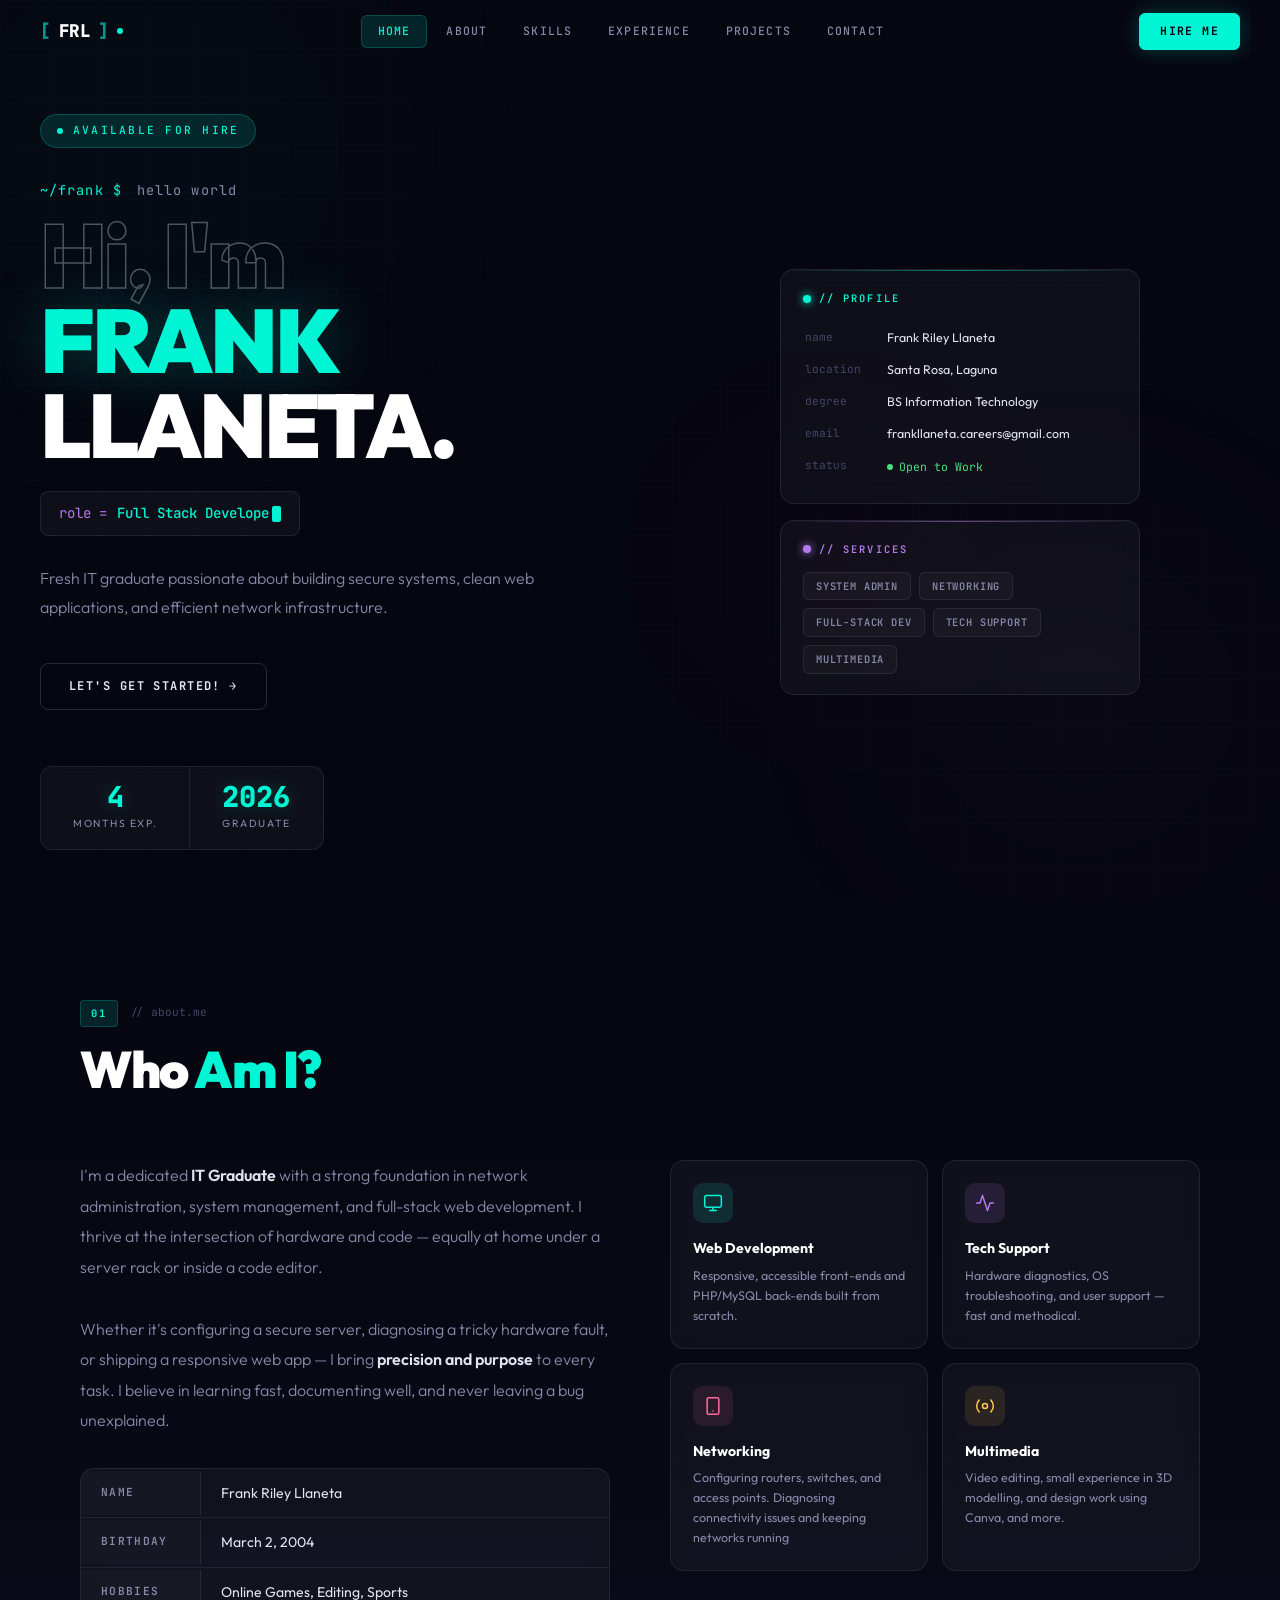
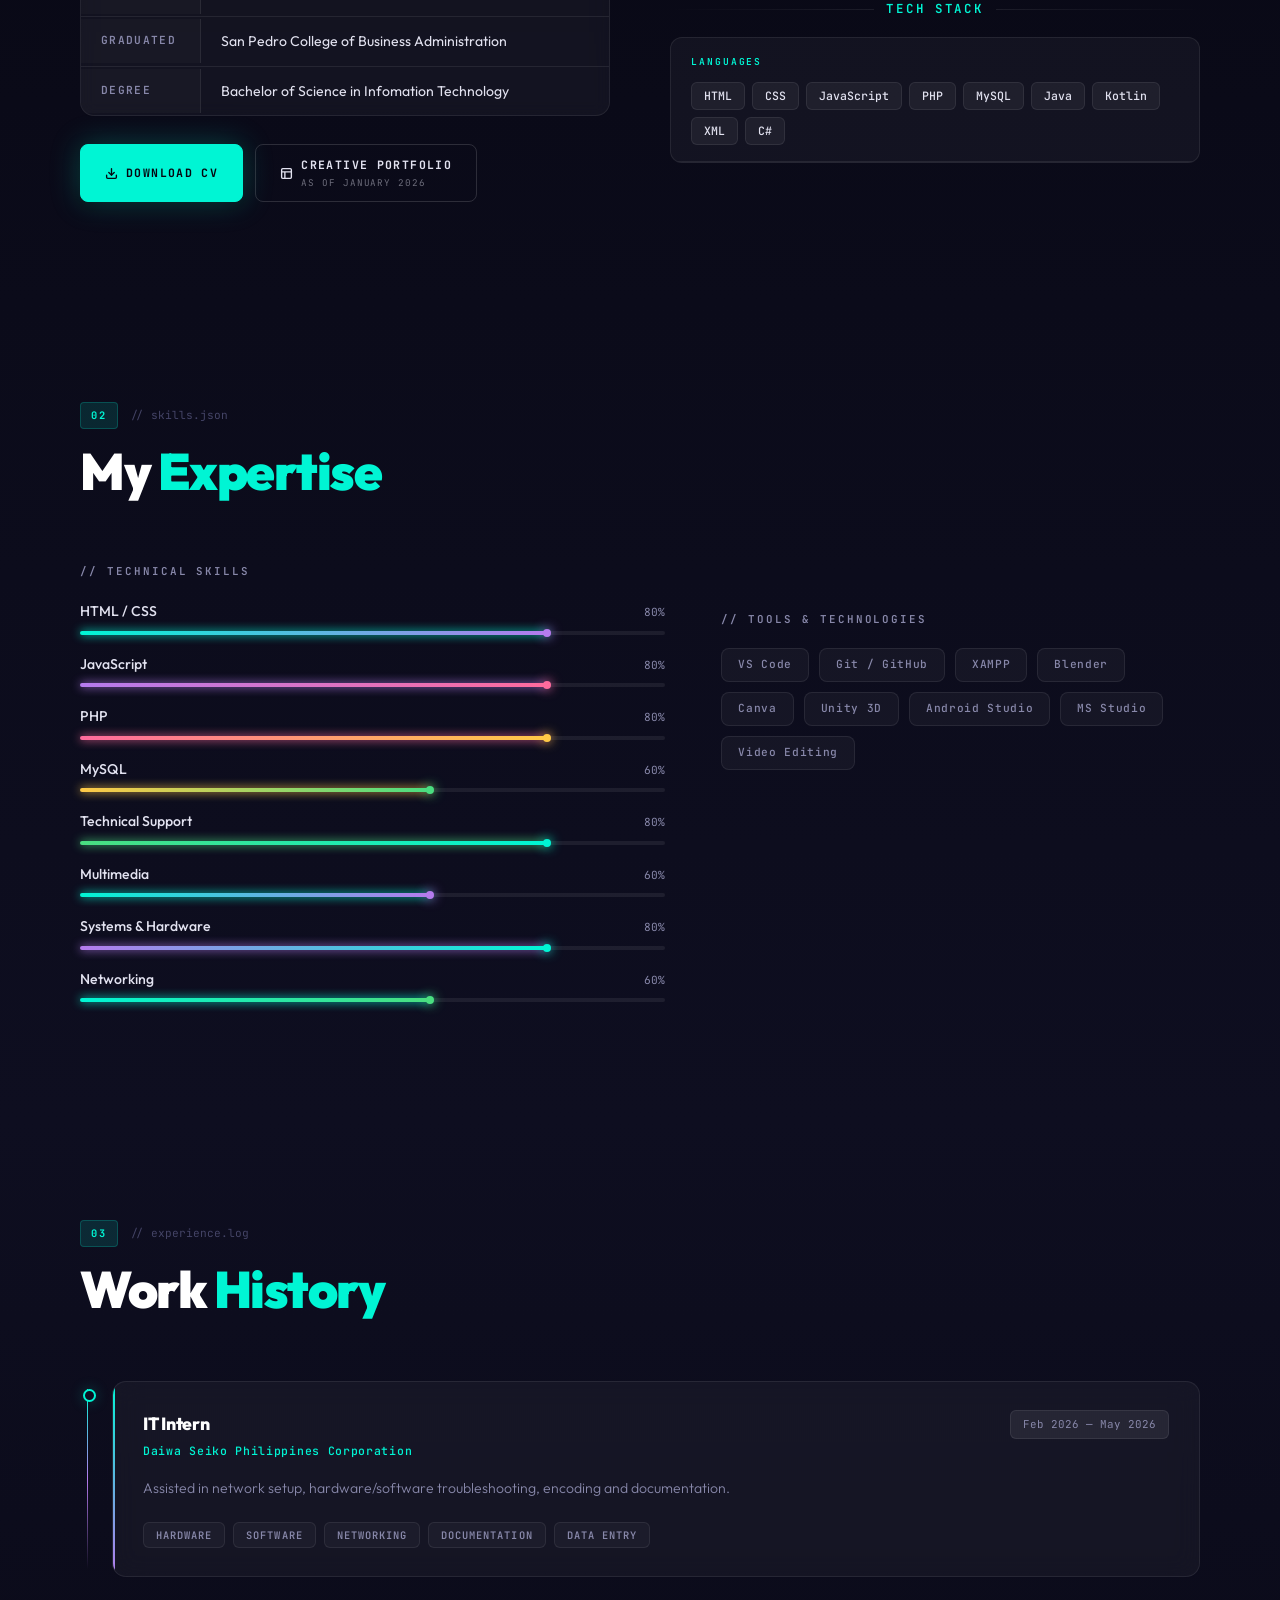
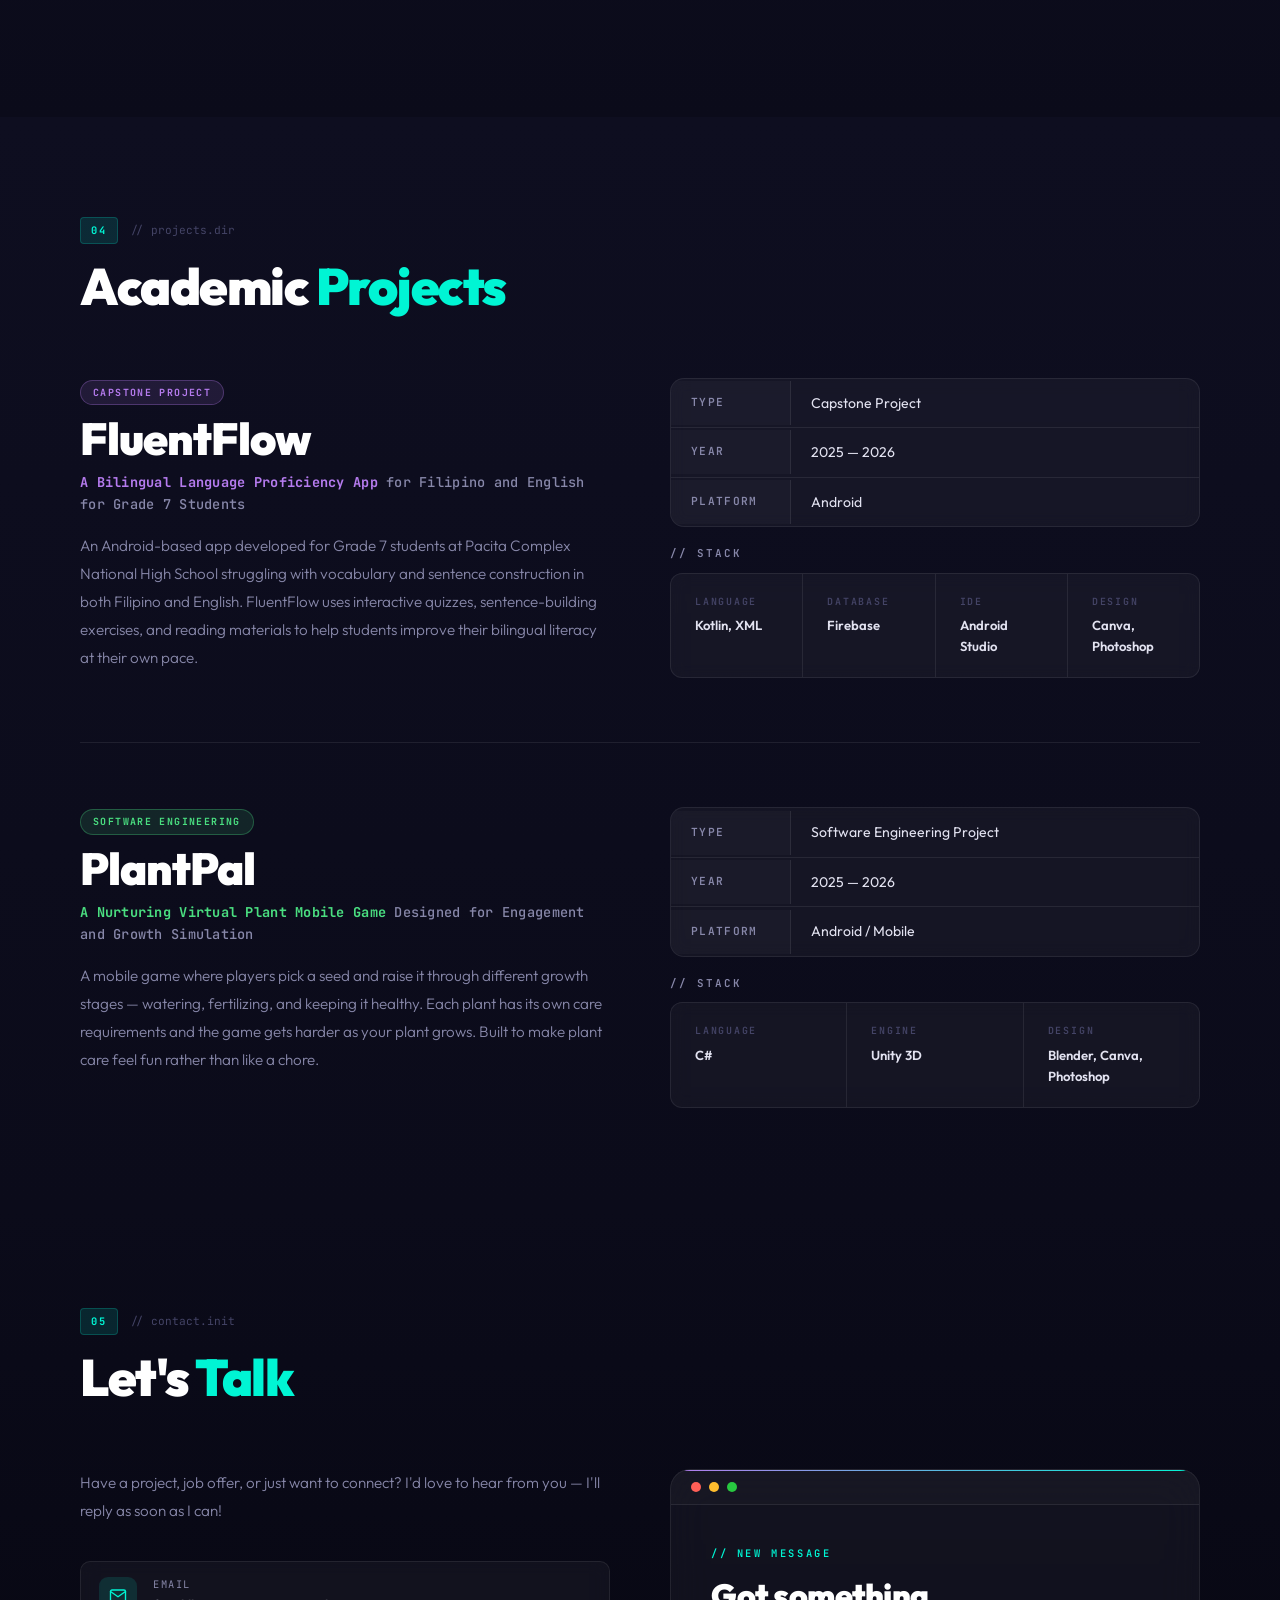
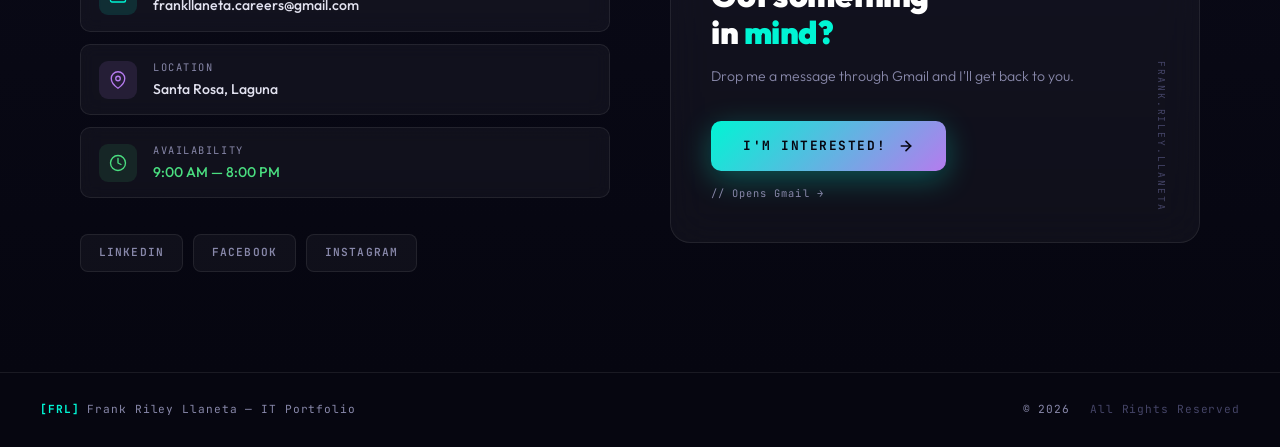
==== commit 58a93a66: "Update index.html" ====
--- a/index.html
+++ b/index.html
@@ -65,7 +65,7 @@
     </div>
     <p class="hero-desc">Fresh IT graduate passionate about building secure systems, clean web applications, and efficient network infrastructure.</p>
     <div class="hero-btns">
-      <a href="#about" class="btn-outline">View My Story →</a>
+      <a href="#about" class="btn-outline">Let's get started! →</a>
     </div>
     <div class="hero-stats">
       <div class="hstat"><b>4</b><span>Months Exp.</span></div>
--- a/styles.css
+++ b/styles.css
@@ -396,6 +396,81 @@
 .sc-icon svg { width: 20px; height: 20px; fill: none; stroke: var(--sc-color, var(--cyan)); stroke-width: 1.8; stroke-linecap: round; stroke-linejoin: round; }
 .sc h4 { font-size: 0.88rem; font-weight: 700; margin-bottom: 6px; color: #fff; }
 .sc p { font-size: 0.78rem; color: var(--text2); line-height: 1.6; }
+
+/* tech stack */
+.tech-stack-wrap {
+  margin-top: 28px;
+}
+.ts-header {
+  display: flex;
+  align-items: center;
+  gap: 12px;
+  margin-bottom: 18px;
+}
+.ts-title {
+  font-family: var(--mono);
+  font-size: 0.78rem;
+  font-weight: 600;
+  letter-spacing: 0.22em;
+  text-transform: uppercase;
+  color: var(--cyan);
+  white-space: nowrap;
+}
+.ts-line {
+  flex: 1;
+  height: 1px;
+  background: linear-gradient(90deg, var(--border), transparent);
+}
+.ts-line:first-child {
+  background: linear-gradient(270deg, var(--border), transparent);
+}
+.tech-stack {
+  display: flex;
+  flex-direction: column;
+  gap: 0;
+  background: var(--glass);
+  border: 1px solid var(--border);
+  border-radius: 12px;
+  overflow: hidden;
+}
+.ts-group {
+  padding: 16px 20px;
+}
+.ts-divider {
+  height: 1px;
+  background: var(--border);
+  margin: 0;
+}
+.ts-group-label {
+  font-family: var(--mono);
+  font-size: 0.6rem;
+  font-weight: 600;
+  letter-spacing: 0.2em;
+  text-transform: uppercase;
+  color: var(--cyan);
+  display: block;
+  margin-bottom: 12px;
+}
+.ts-tags {
+  display: flex;
+  flex-wrap: wrap;
+  gap: 7px;
+}
+.ts-tags span {
+  font-family: var(--mono);
+  font-size: 0.72rem;
+  font-weight: 500;
+  color: var(--text);
+  background: rgba(255,255,255,0.05);
+  border: 1px solid var(--border);
+  padding: 4px 12px;
+  border-radius: 6px;
+  transition: color 0.2s, border-color 0.2s;
+}
+.ts-tags span:hover {
+  color: var(--cyan);
+  border-color: rgba(0,245,212,0.3);
+}
 
 /* about fun facts strip */
 .about-facts {
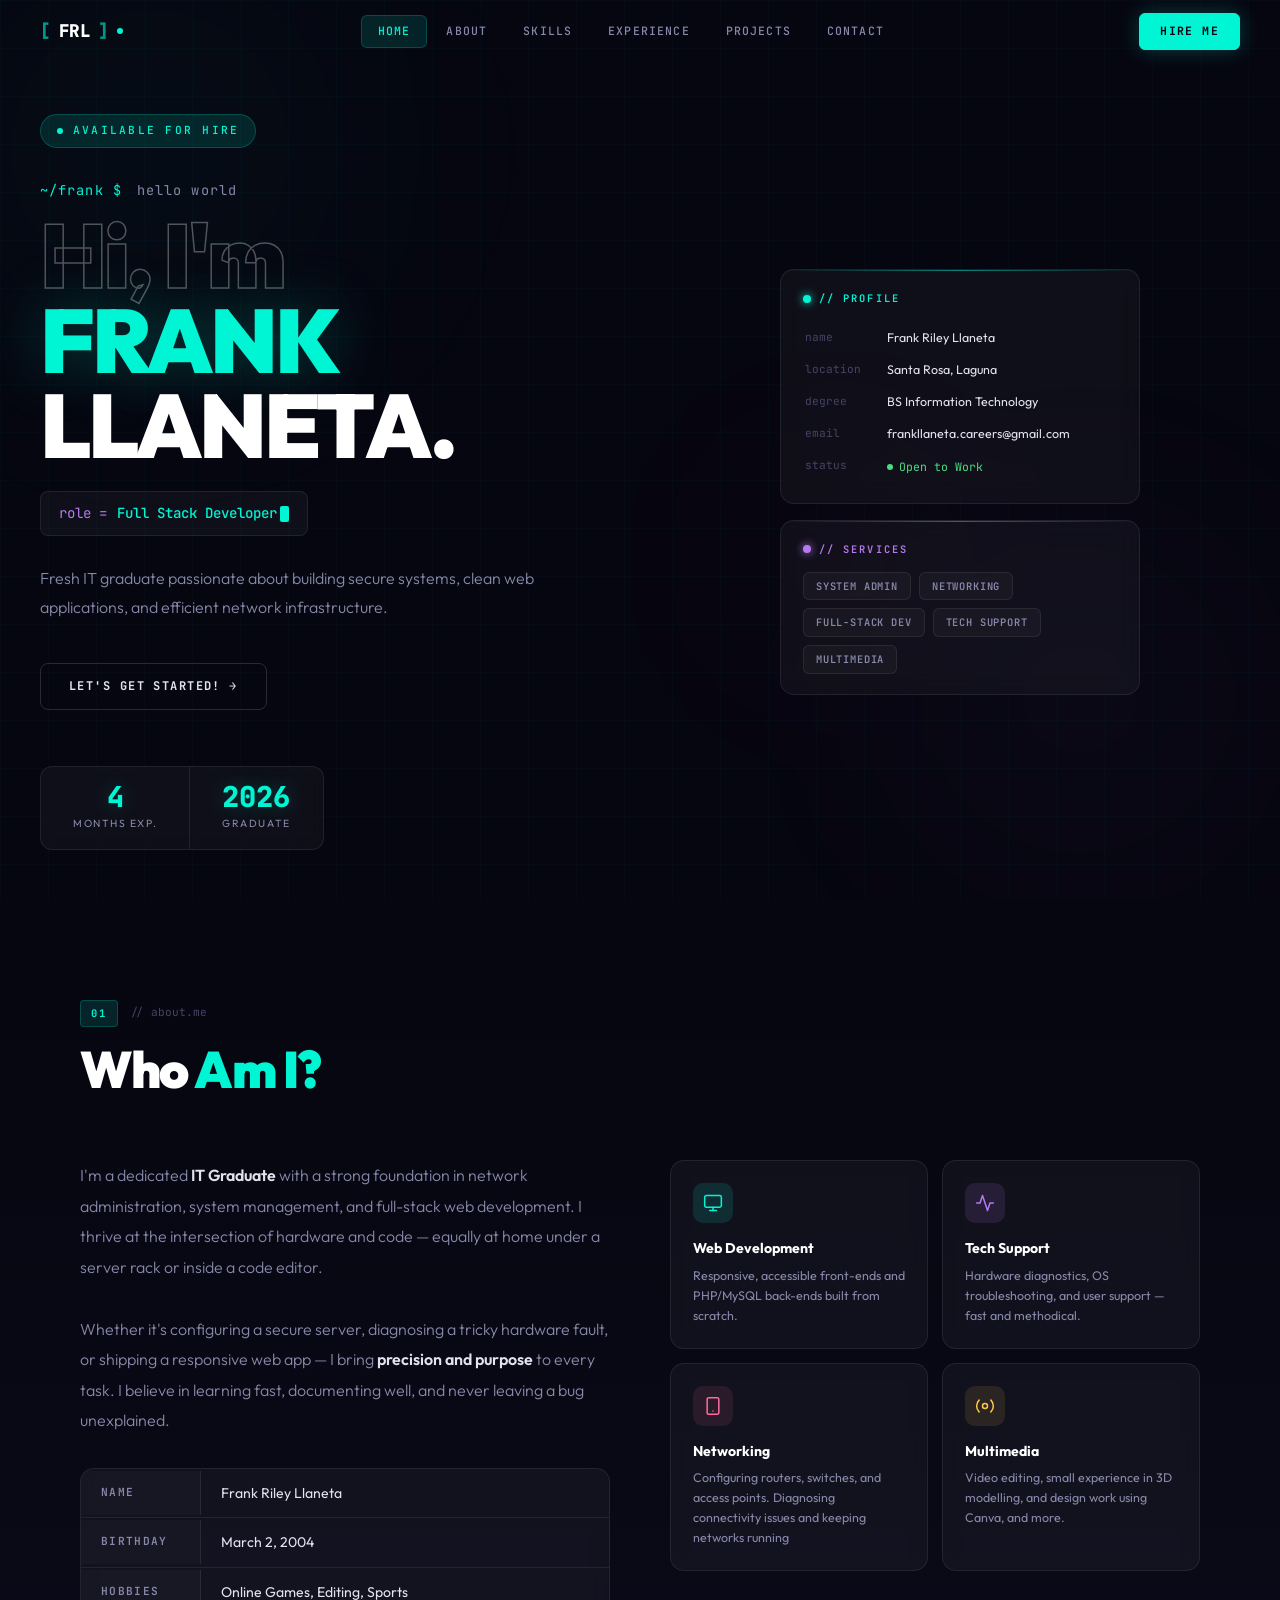
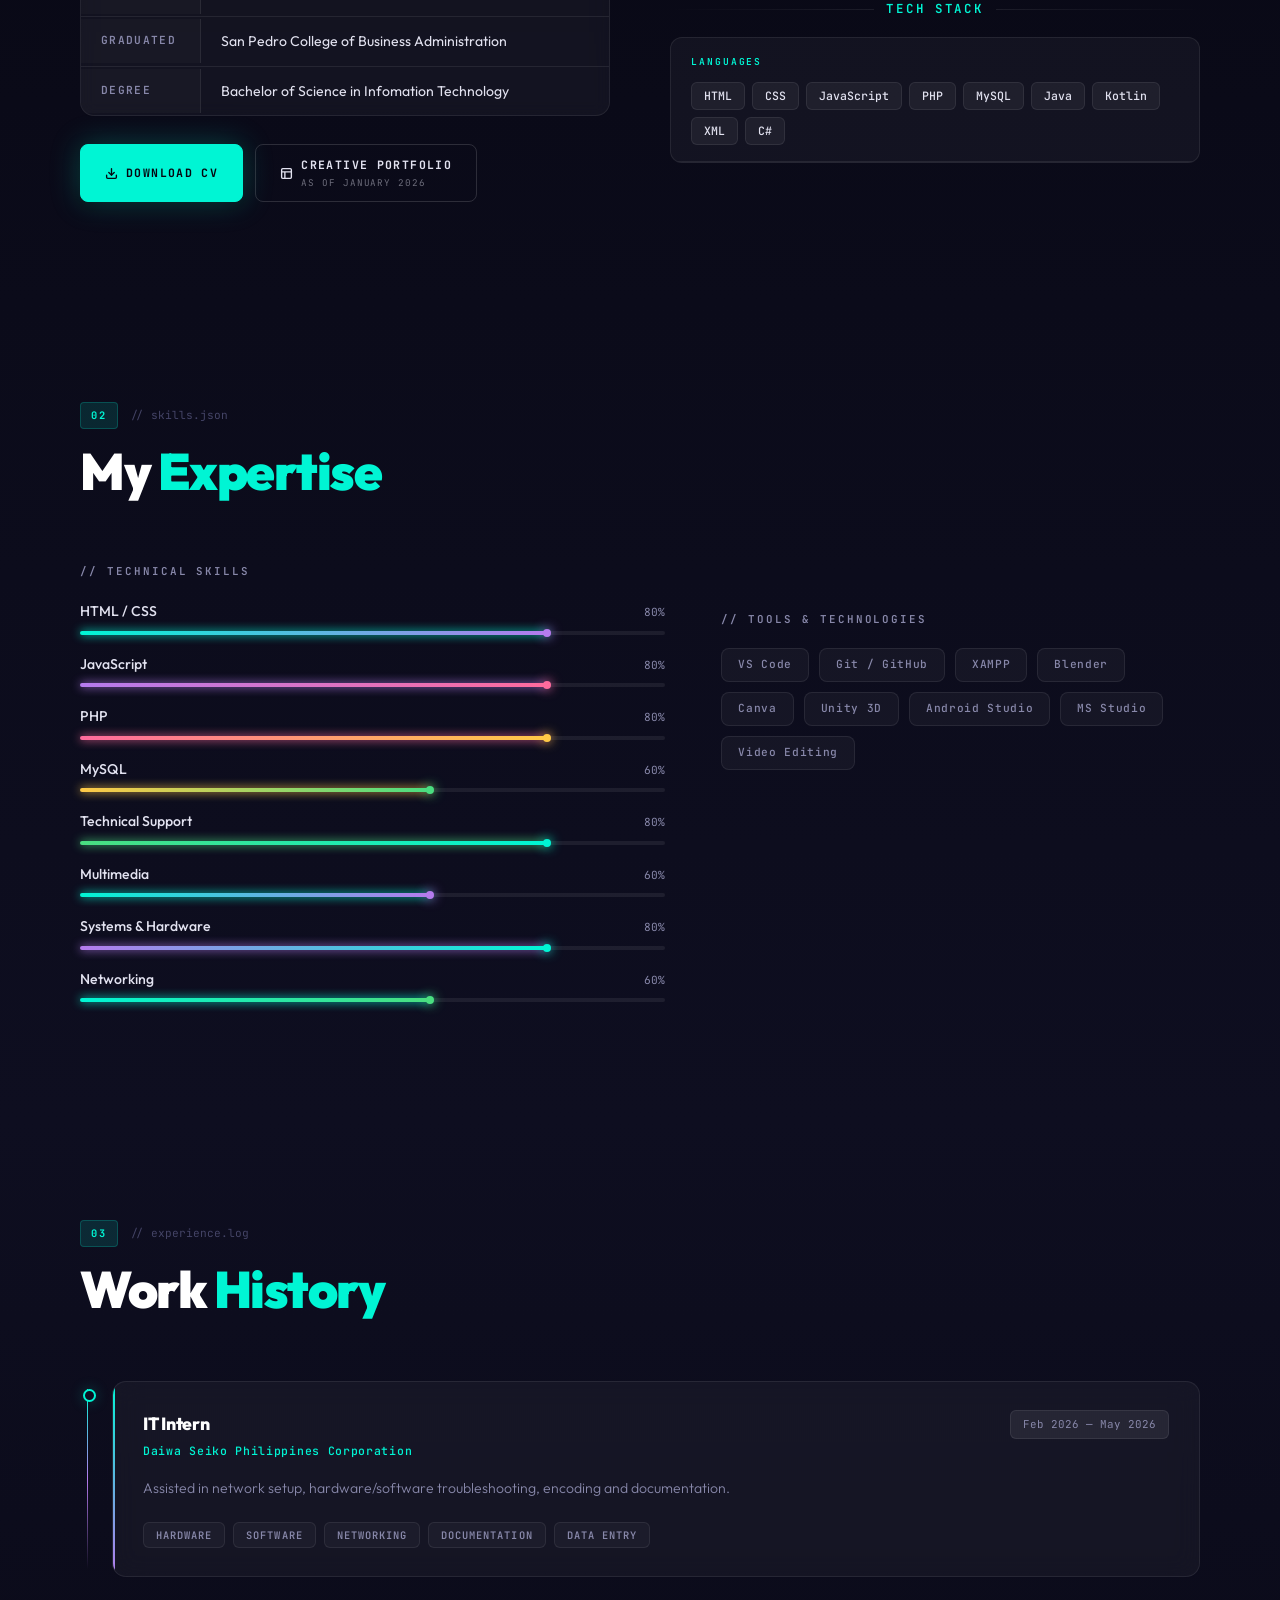
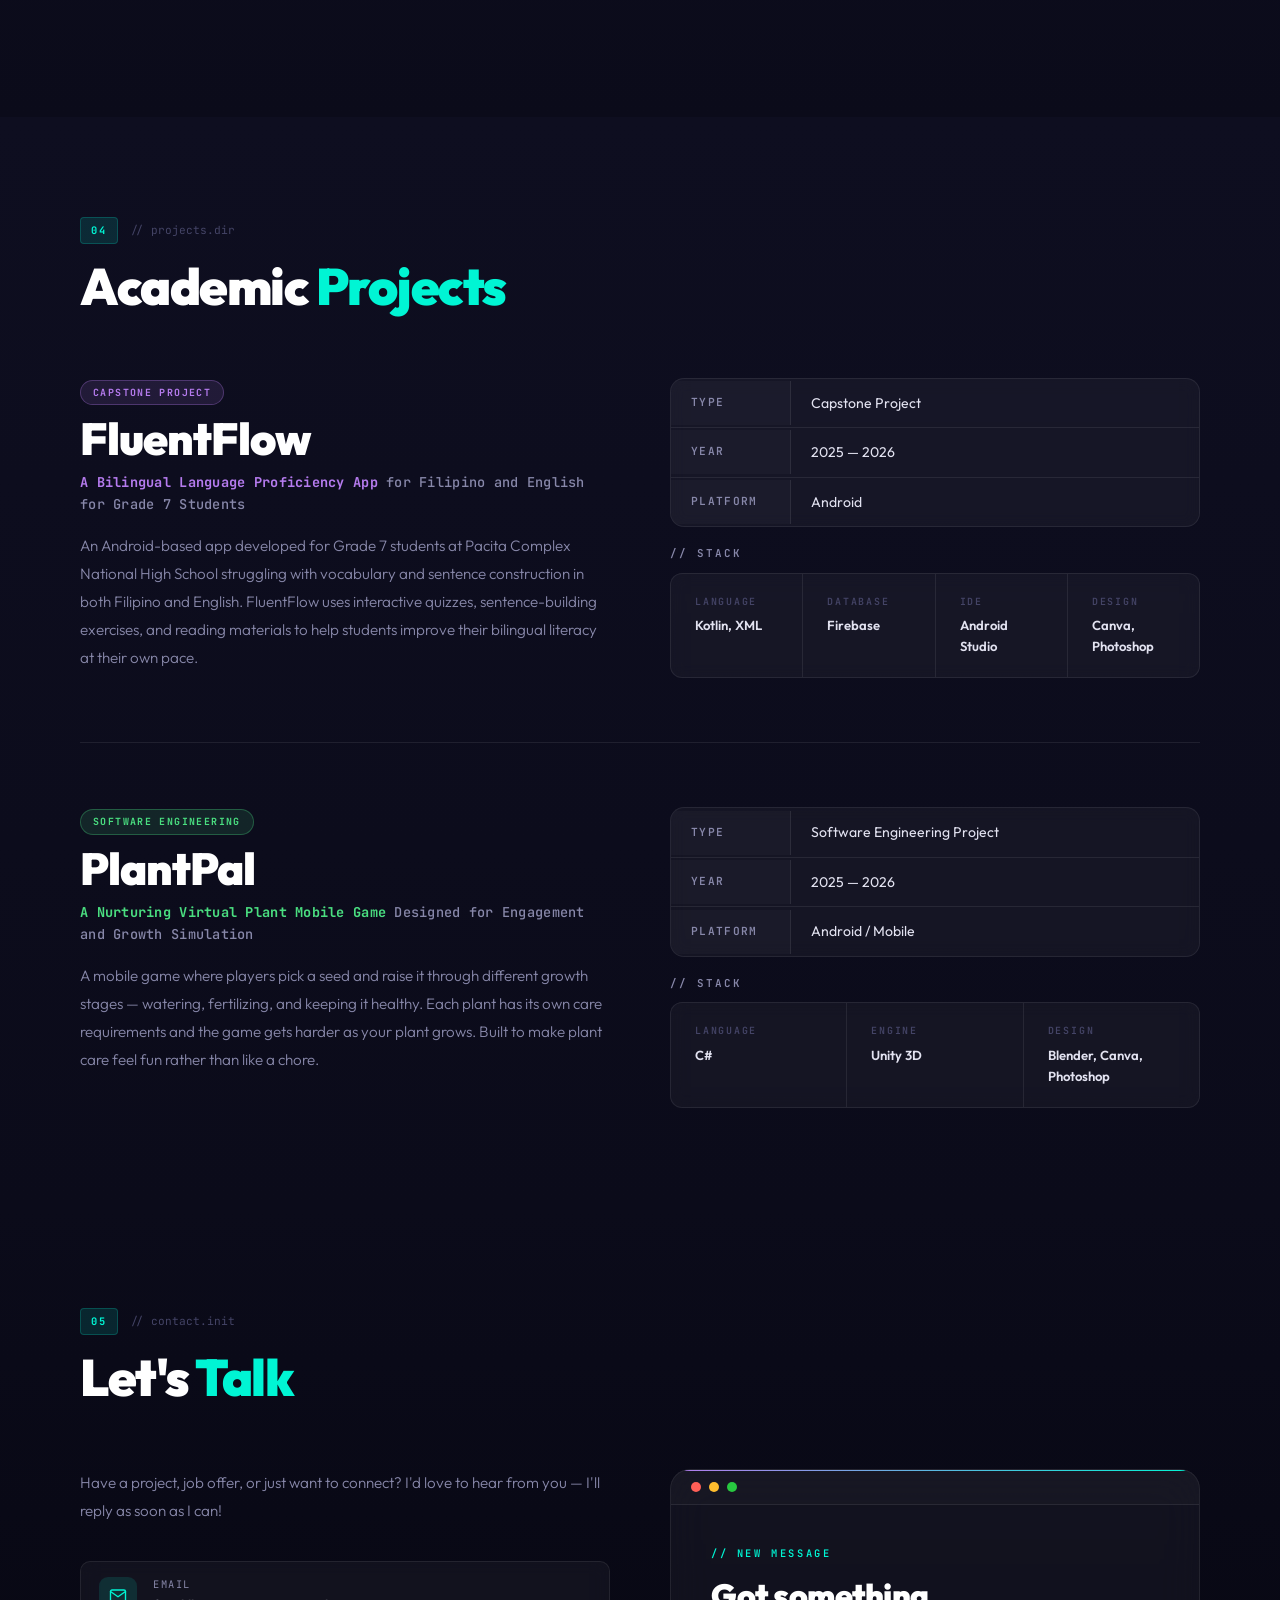
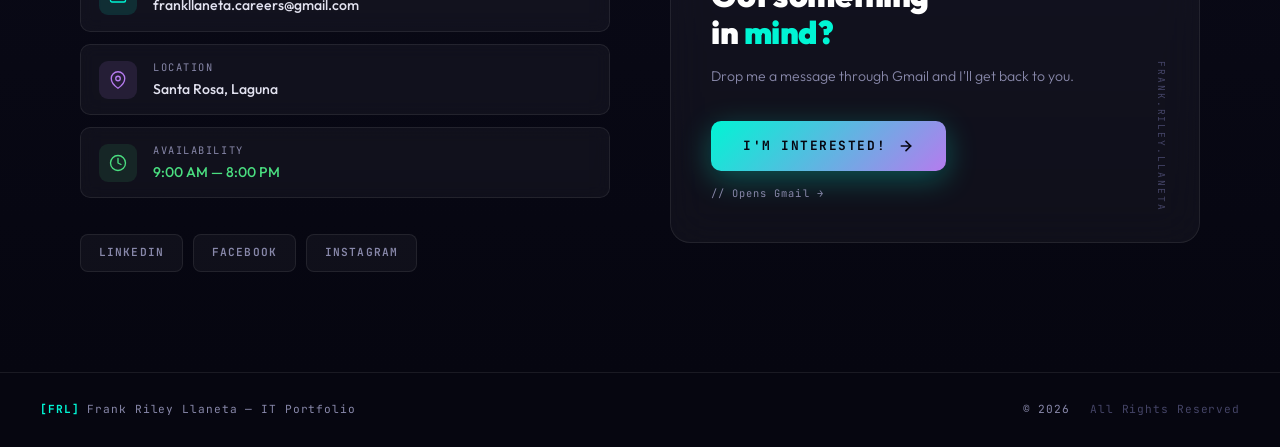
==== commit 80b15670: "Update index.html" ====
--- a/index.html
+++ b/index.html
@@ -368,7 +368,7 @@
           </div>
         </div>
         <div class="soc-list">
-          <a href="https://www.linkedin.com/in/frank-riley-llaneta-2b8938414" target="_blank" rel="noopener" class="soc-btn">LinkedIn</a>
+          <a href="https://www.linkedin.com/in/frankllaneta" target="_blank" rel="noopener" class="soc-btn">LinkedIn</a>
           <a href="https://www.facebook.com/prankrayli" target="_blank" rel="noopener" class="soc-btn">Facebook</a>
           <a href="https://www.instagram.com/dudrowww" target="_blank" rel="noopener" class="soc-btn">Instagram</a>
         </div>
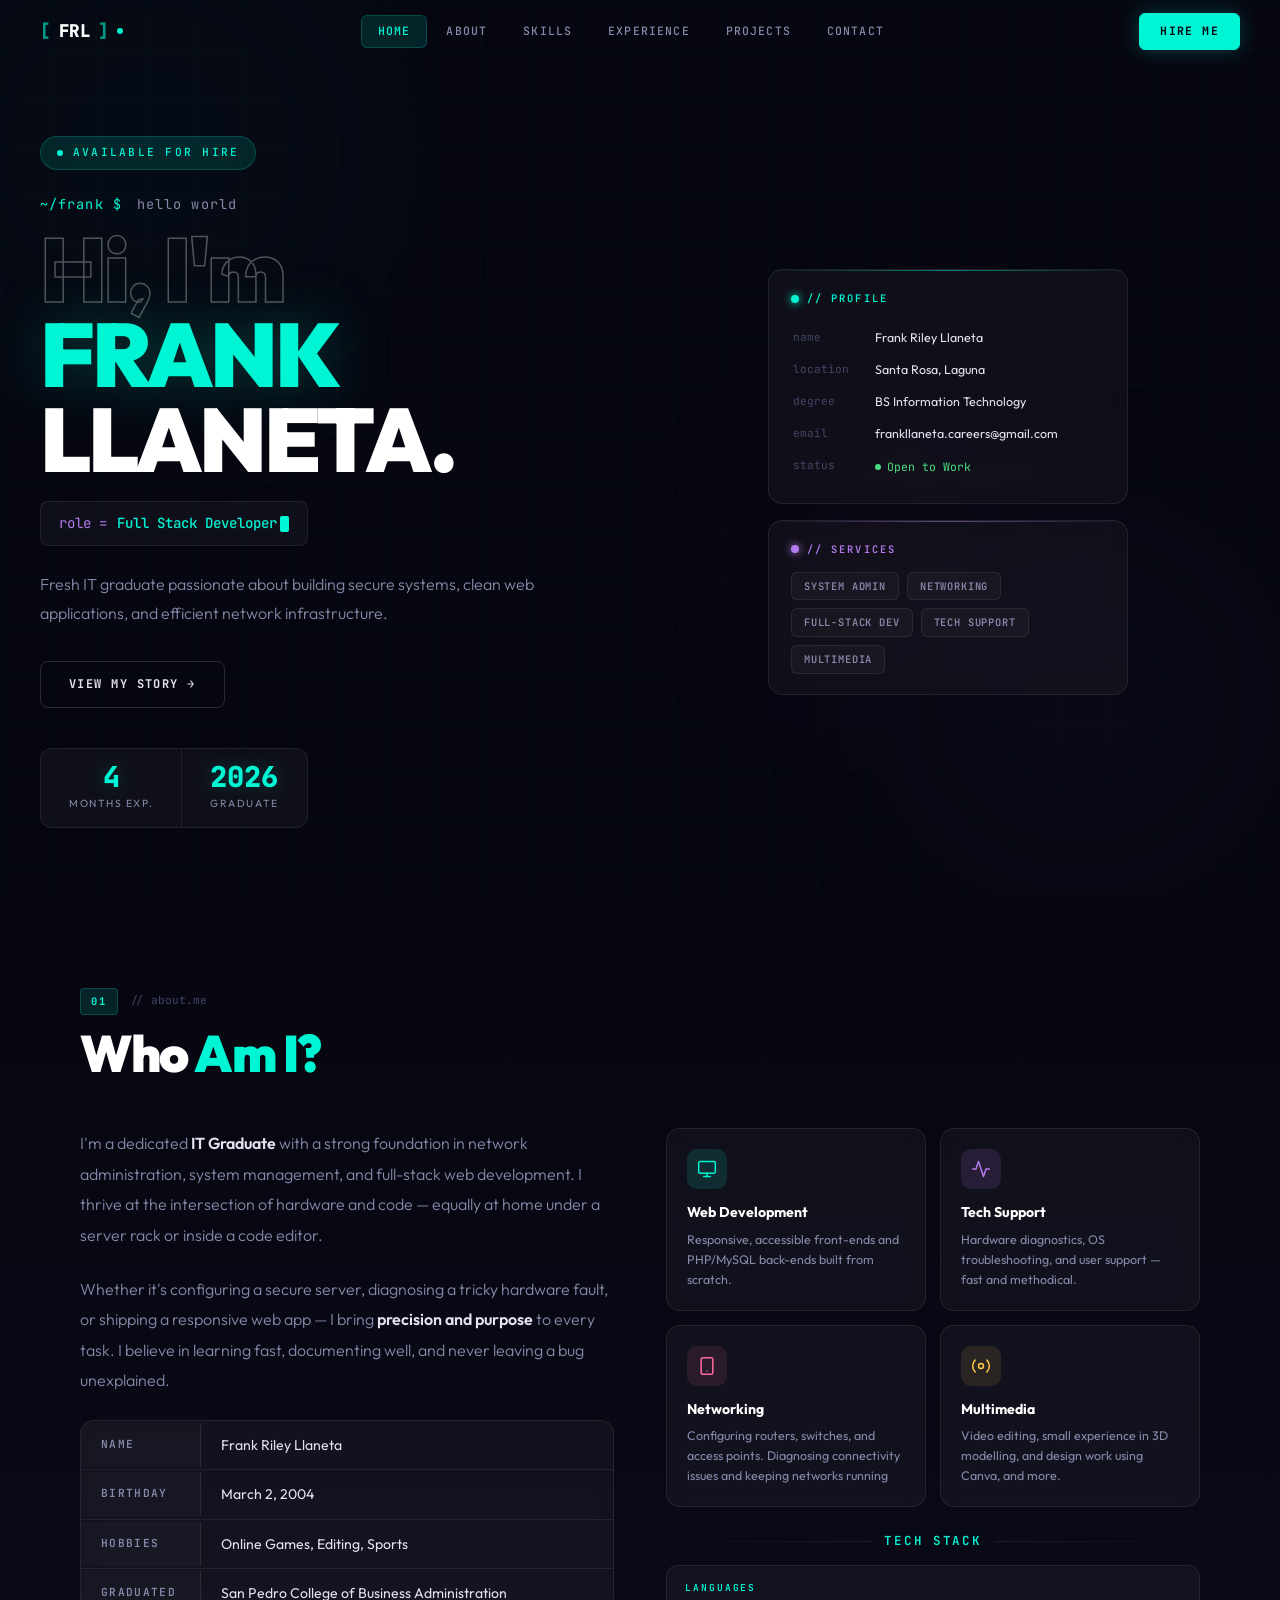
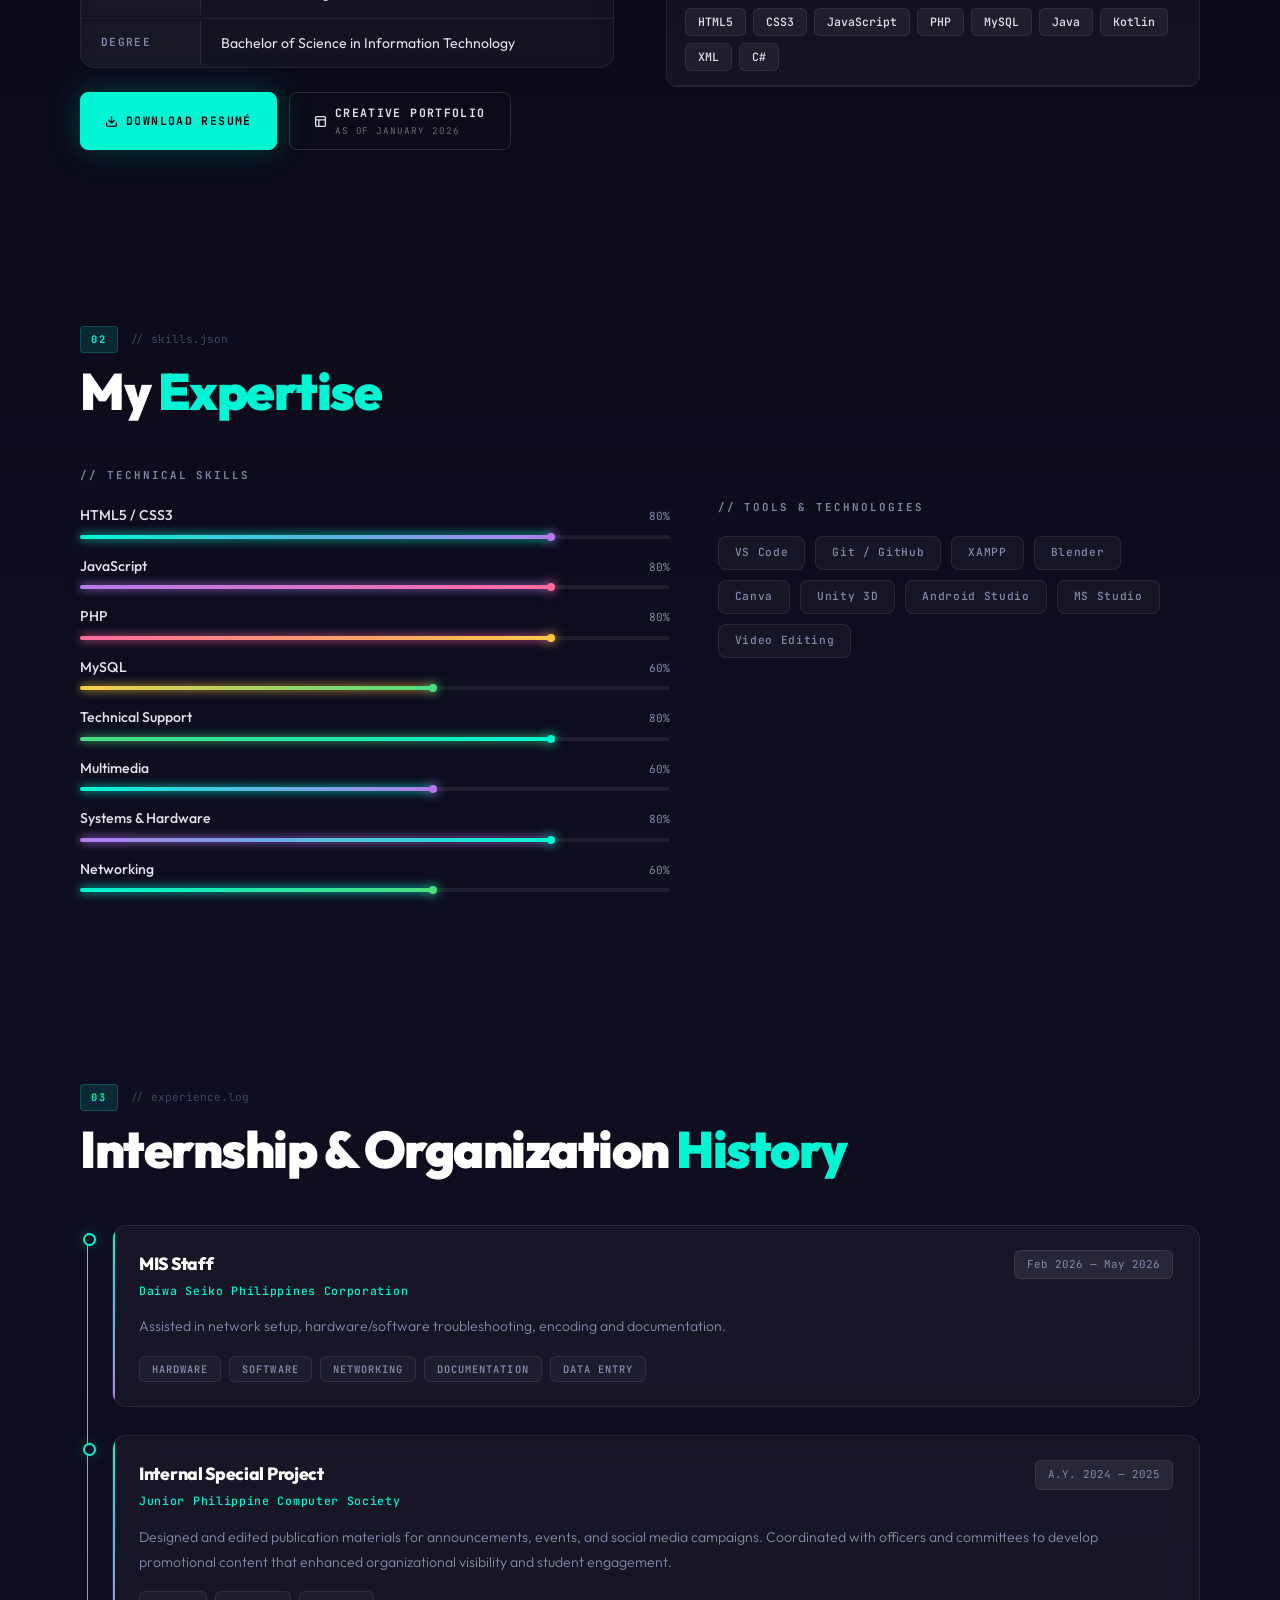
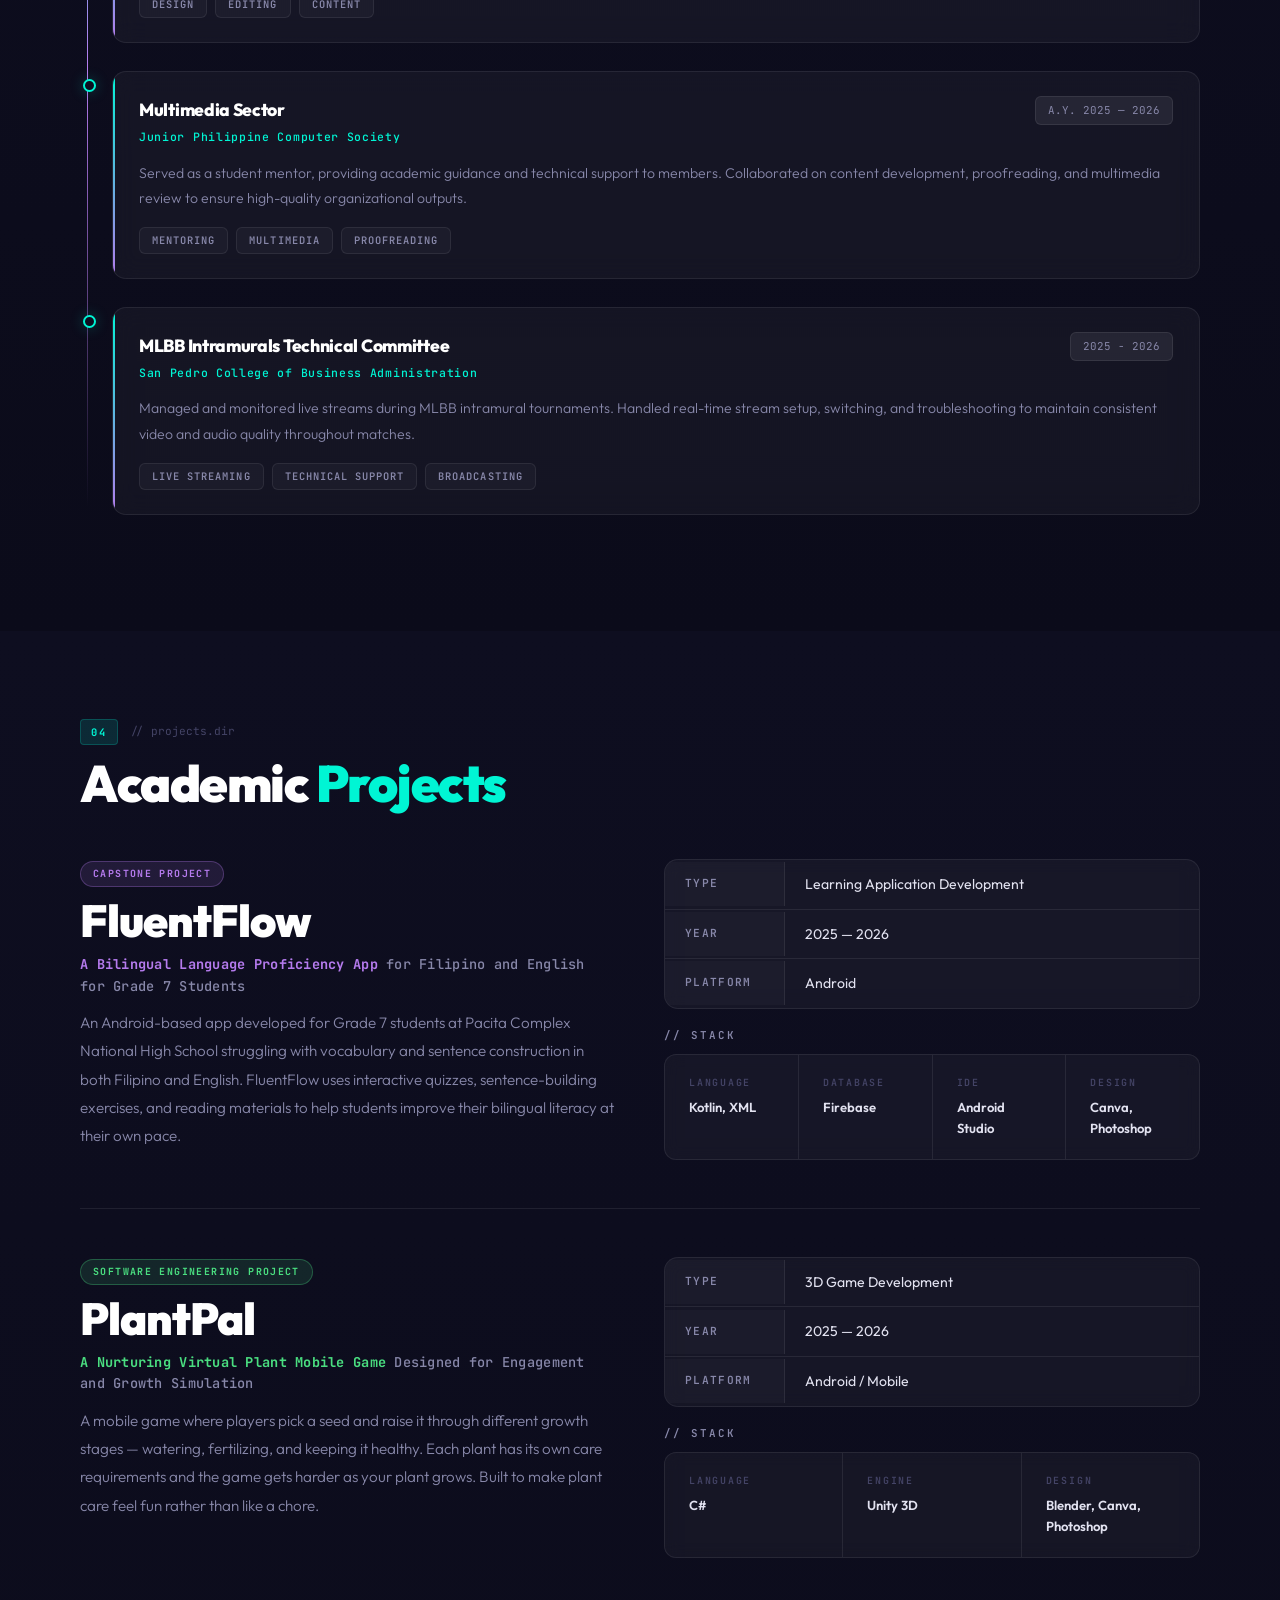
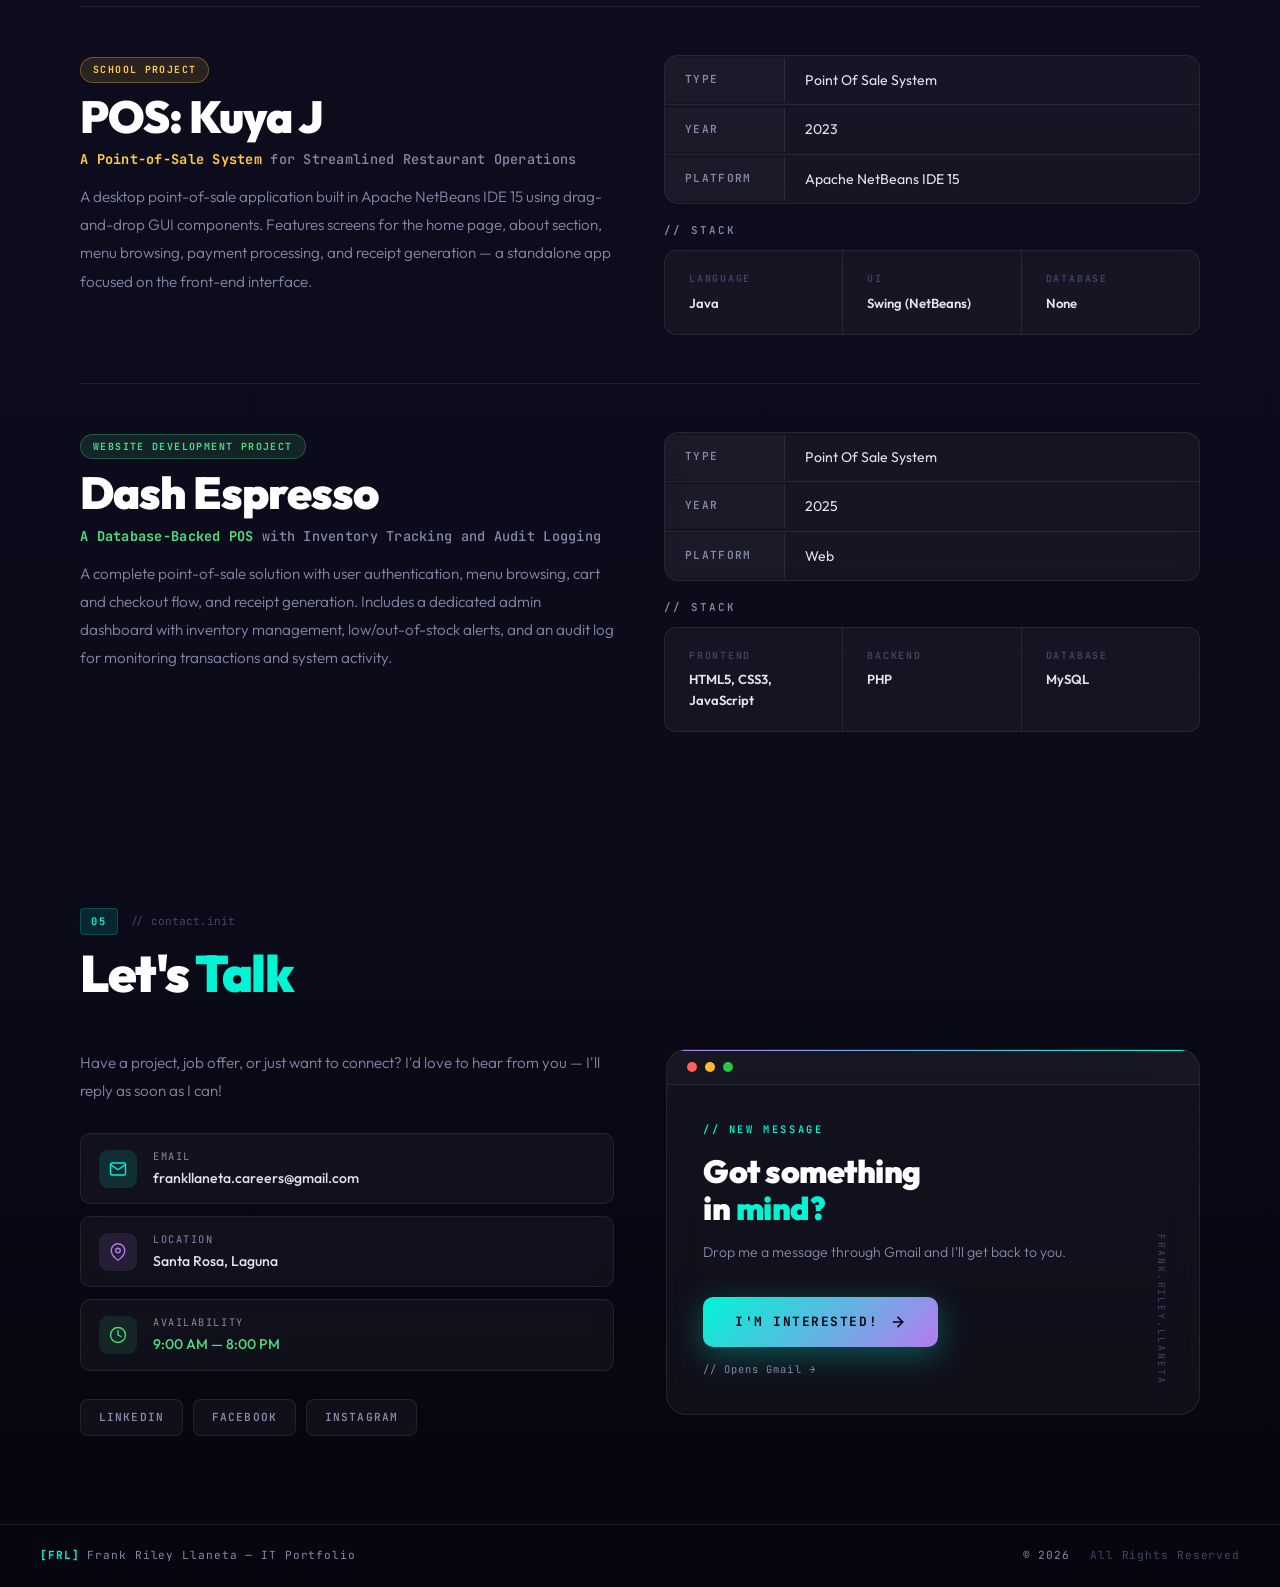
==== commit 28e27fc4: "Add files via upload" ====
--- a/index.html
+++ b/index.html
@@ -4,11 +4,23 @@
 <meta charset="UTF-8">
 <title>Frank Riley Llaneta — IT Portfolio</title>
 <meta name="viewport" content="width=device-width, initial-scale=1.0">
+<meta name="description" content="Portfolio of Frank Riley Llaneta, an IT graduate specializing in web development, technical support, networking, and multimedia. Explore my skills, experience, and projects.">
+<meta name="theme-color" content="#060610">
+<link rel="icon" href="data:image/svg+xml,%3Csvg xmlns='http://www.w3.org/2000/svg' viewBox='0 0 64 64'%3E%3Crect width='64' height='64' rx='12' fill='%23060610'/%3E%3Ctext x='32' y='41' font-family='monospace' font-size='22' font-weight='bold' fill='%2300f5d4' text-anchor='middle'%3E%5BFRL%5D%3C/text%3E%3C/svg%3E">
+<meta property="og:title" content="Frank Riley Llaneta — IT Portfolio">
+<meta property="og:description" content="IT graduate specializing in web development, technical support, networking, and multimedia. Explore my skills, experience, and projects.">
+<meta property="og:type" content="website">
+<meta property="og:url" content="https://dudrowww.github.io/frankllaneta/">
+<meta name="twitter:card" content="summary">
+<meta name="twitter:title" content="Frank Riley Llaneta — IT Portfolio">
+<meta name="twitter:description" content="IT graduate specializing in web development, technical support, networking, and multimedia.">
 <link rel="preconnect" href="https://fonts.googleapis.com">
 <link href="https://fonts.googleapis.com/css2?family=JetBrains+Mono:ital,wght@0,300;0,400;0,500;0,700;0,800;1,400&family=Outfit:wght@300;400;500;600;700;800;900&display=swap" rel="stylesheet">
 <link rel="stylesheet" href="styles.css">
 </head>
 <body>
+
+<a href="#home" class="skip-link">Skip to content</a>
 
 <div class="bg-layer">
   <div class="bg-orb orb1"></div>
@@ -18,13 +30,13 @@
 <div class="bg-grid"></div>
 
 <!-- NAVBAR -->
-<nav class="navbar" id="navbar">
+<nav class="navbar" id="navbar" aria-label="Main navigation">
   <a href="#home" class="nav-logo">
     <span class="bracket">[</span><span class="name">FRL</span><span class="bracket">]</span>
     <span class="dot"></span>
   </a>
   <div class="nav-links">
-    <a href="#home" class="active">home</a>
+    <a href="#home" class="active" aria-current="page">home</a>
     <a href="#about">about</a>
     <a href="#skills">skills</a>
     <a href="#experience">experience</a>
@@ -33,12 +45,12 @@
   </div>
   <div class="nav-right">
     <a href="#contact" class="hire-btn">Hire Me</a>
-    <button class="hamburger" id="hamburger" aria-label="Open menu">
+    <button class="hamburger" id="hamburger" aria-label="Open menu" aria-expanded="false" aria-controls="mobileDrawer">
       <span></span><span></span><span></span>
     </button>
   </div>
 </nav>
-<div class="mobile-drawer" id="mobileDrawer">
+<div class="mobile-drawer" id="mobileDrawer" aria-hidden="true">
   <a href="#home">home</a>
   <a href="#about">about</a>
   <a href="#skills">skills</a>
@@ -46,10 +58,10 @@
   <a href="#projects">projects</a>
   <a href="#contact">contact</a>
 </div>
-<div class="drawer-overlay" id="drawerOverlay"></div>
+<div class="drawer-overlay" id="drawerOverlay" aria-hidden="true"></div>
 
 <!-- HOME -->
-<section id="home">
+<section id="home" tabindex="-1">
   <div class="hero-left" style="position:relative;z-index:1;">
     <div class="hero-badge"><span class="blink"></span>Available for hire</div>
     <p class="hero-greeting"><span class="prompt">~/frank $</span> hello world</p>
@@ -65,7 +77,7 @@
     </div>
     <p class="hero-desc">Fresh IT graduate passionate about building secure systems, clean web applications, and efficient network infrastructure.</p>
     <div class="hero-btns">
-      <a href="#about" class="btn-outline">Let's get started! →</a>
+      <a href="#about" class="btn-outline">View My Story →</a>
     </div>
     <div class="hero-stats">
       <div class="hstat"><b>4</b><span>Months Exp.</span></div>
@@ -130,13 +142,13 @@
           </div>
           <div class="data-row">
             <div class="data-key">Degree</div>
-            <div class="data-val">Bachelor of Science in Infomation Technology</div>
+            <div class="data-val">Bachelor of Science in Information Technology</div>
           </div>
         </div>
         <div class="about-btns">
           <a href="llanetacv.pdf" download class="btn-glow" style="font-size:0.72rem;padding:11px 24px;">
             <svg viewBox="0 0 24 24" style="width:13px;height:13px;fill:none;stroke:currentColor;stroke-width:2.5;stroke-linecap:round;stroke-linejoin:round;"><path d="M21 15v4a2 2 0 0 1-2 2H5a2 2 0 0 1-2-2v-4"/><polyline points="7 10 12 15 17 10"/><line x1="12" y1="15" x2="12" y2="3"/></svg>
-            Download CV
+            Download Resumé
           </a>
           <a href="llanetaportfolio.pdf" download class="btn-outline" style="font-size:0.72rem;padding:11px 24px;">
             <svg viewBox="0 0 24 24" style="width:13px;height:13px;fill:none;stroke:currentColor;stroke-width:2.5;stroke-linecap:round;stroke-linejoin:round;"><rect x="3" y="3" width="18" height="18" rx="2"/><path d="M3 9h18M9 21V9"/></svg>
@@ -180,7 +192,7 @@
             <div class="ts-group">
               <span class="ts-group-label">Languages</span>
               <div class="ts-tags">
-                <span>HTML</span><span>CSS</span><span>JavaScript</span><span>PHP</span><span>MySQL</span><span>Java</span><span>Kotlin</span><span>XML</span><span>C#</span>
+                <span>HTML5</span><span>CSS3</span><span>JavaScript</span><span>PHP</span><span>MySQL</span><span>Java</span><span>Kotlin</span><span>XML</span><span>C#</span>
               </div>
             </div>
             <div class="ts-divider"></div>
@@ -201,7 +213,7 @@
         <p class="skill-label">// Technical Skills</p>
         <div id="skillList">
           <div class="skill-item">
-            <div class="sk-top"><span class="sk-name">HTML / CSS</span><span class="sk-pct">80%</span></div>
+            <div class="sk-top"><span class="sk-name">HTML5 / CSS3</span><span class="sk-pct">80%</span></div>
             <div class="sk-track"><div class="sk-fill" style="--f1:var(--cyan);--f2:var(--purple);" data-w="80%"></div></div>
           </div>
           <div class="skill-item">
@@ -258,13 +270,13 @@
 <section id="experience">
   <div class="sec-wrap">
     <div class="sec-eyebrow"><span class="num">03</span><span class="slash">// experience.log</span></div>
-    <h2 class="sec-h">Work <span class="accent">History</span></h2>
+    <h2 class="sec-h">Internship & Organization <span class="accent">History</span></h2>
     <div class="exp-timeline">
       <div class="exp-item reveal">
         <div class="exp-card">
           <div class="exp-head">
             <div>
-              <div class="exp-role">IT Intern</div>
+              <div class="exp-role">MIS Staff</div>
               <div class="exp-company">Daiwa Seiko Philippines Corporation</div>
             </div>
             <span class="exp-date">Feb 2026 — May 2026</span>
@@ -279,6 +291,57 @@
           </div>
         </div>
       </div>
+      <div class="exp-item reveal">
+        <div class="exp-card">
+          <div class="exp-head">
+            <div>
+              <div class="exp-role">Internal Special Project</div>
+              <div class="exp-company">Junior Philippine Computer Society</div>
+            </div>
+            <span class="exp-date">A.Y. 2024 — 2025</span>
+          </div>
+          <p class="exp-body">Designed and edited publication materials for announcements, events, and social media campaigns. Coordinated with officers and committees to develop promotional content that enhanced organizational visibility and student engagement.</p>
+          <div class="exp-tags">
+            <span class="exp-tag">Design</span>
+            <span class="exp-tag">Editing</span>
+            <span class="exp-tag">Content</span>
+          </div>
+        </div>
+      </div>
+      <div class="exp-item reveal">
+        <div class="exp-card">
+          <div class="exp-head">
+            <div>
+              <div class="exp-role">Multimedia Sector</div>
+              <div class="exp-company">Junior Philippine Computer Society</div>
+            </div>
+            <span class="exp-date">A.Y. 2025 — 2026</span>
+          </div>
+          <p class="exp-body">Served as a student mentor, providing academic guidance and technical support to members. Collaborated on content development, proofreading, and multimedia review to ensure high-quality organizational outputs.</p>
+          <div class="exp-tags">
+            <span class="exp-tag">Mentoring</span>
+            <span class="exp-tag">Multimedia</span>
+            <span class="exp-tag">Proofreading</span>
+          </div>
+        </div>
+      </div>
+      <div class="exp-item reveal">
+        <div class="exp-card">
+          <div class="exp-head">
+            <div>
+              <div class="exp-role">MLBB Intramurals Technical Committee</div>
+              <div class="exp-company">San Pedro College of Business Administration</div>
+            </div>
+            <span class="exp-date">2025 - 2026</span>
+          </div>
+          <p class="exp-body">Managed and monitored live streams during MLBB intramural tournaments. Handled real-time stream setup, switching, and troubleshooting to maintain consistent video and audio quality throughout matches.</p>
+          <div class="exp-tags">
+            <span class="exp-tag">Live Streaming</span>
+            <span class="exp-tag">Technical Support</span>
+            <span class="exp-tag">Broadcasting</span>
+          </div>
+        </div>
+      </div>
     </div>
   </div>
 </section>
@@ -299,11 +362,11 @@
       </div>
       <div class="proj-row-right">
         <div class="proj-data">
-          <div class="data-row"><div class="data-key">Type</div><div class="data-val">Capstone Project</div></div>
+          <div class="data-row"><div class="data-key">Type</div><div class="data-val">Learning Application Development</div></div>
           <div class="data-row"><div class="data-key">Year</div><div class="data-val">2025 — 2026</div></div>
           <div class="data-row"><div class="data-key">Platform</div><div class="data-val">Android</div></div>
         </div>
-        <p style="font-family:var(--mono);font-size:0.68rem;font-weight:600;letter-spacing:0.18em;text-transform:uppercase;color:var(--text2);margin:18px 0 -30px;">// Stack</p>
+        <p class="stack-label">// Stack</p>
         <div class="about-facts">
           <div class="fact-item"><div class="fact-label">language</div><div class="fact-value">Kotlin, XML</div></div>
           <div class="fact-item"><div class="fact-label">database</div><div class="fact-value">Firebase</div></div>
@@ -316,18 +379,18 @@
     <!-- PlantPal -->
     <div class="proj-row reveal">
       <div class="proj-row-left">
-        <div class="proj-type-badge" style="--badge-color:var(--green);">Software Engineering</div>
+        <div class="proj-type-badge" style="--badge-color:var(--green);">Software Engineering Project</div>
         <h3 class="proj-title">PlantPal</h3>
         <p class="proj-subtitle" style="font-size:0.85rem;line-height:1.6;margin-top:10px;"><span style="color:var(--green);font-weight:700;">A Nurturing Virtual Plant Mobile Game</span> Designed for Engagement and Growth Simulation</p>
         <p class="proj-desc">A mobile game where players pick a seed and raise it through different growth stages — watering, fertilizing, and keeping it healthy. Each plant has its own care requirements and the game gets harder as your plant grows. Built to make plant care feel fun rather than like a chore.</p>
       </div>
       <div class="proj-row-right">
         <div class="proj-data">
-          <div class="data-row"><div class="data-key">Type</div><div class="data-val">Software Engineering Project</div></div>
+          <div class="data-row"><div class="data-key">Type</div><div class="data-val">3D Game Development</div></div>
           <div class="data-row"><div class="data-key">Year</div><div class="data-val">2025 — 2026</div></div>
           <div class="data-row"><div class="data-key">Platform</div><div class="data-val">Android / Mobile</div></div>
         </div>
-        <p style="font-family:var(--mono);font-size:0.68rem;font-weight:600;letter-spacing:0.18em;text-transform:uppercase;color:var(--text2);margin:18px 0 -30px;">// Stack</p>
+        <p class="stack-label">// Stack</p>
         <div class="about-facts">
           <div class="fact-item"><div class="fact-label">language</div><div class="fact-value">C#</div></div>
           <div class="fact-item"><div class="fact-label">engine</div><div class="fact-value">Unity 3D</div></div>
@@ -335,6 +398,53 @@
         </div>
       </div>
     </div>
+
+    <!-- POS: Kuya J -->
+    <div class="proj-row reveal">
+      <div class="proj-row-left">
+        <div class="proj-type-badge" style="--badge-color:var(--amber);">School Project</div>
+        <h3 class="proj-title">POS: Kuya J</h3>
+        <p class="proj-subtitle" style="font-size:0.85rem;line-height:1.6;margin-top:10px;"><span style="color:var(--amber);font-weight:700;">A Point-of-Sale System</span> for Streamlined Restaurant Operations</p>
+        <p class="proj-desc">A desktop point-of-sale application built in Apache NetBeans IDE 15 using drag-and-drop GUI components. Features screens for the home page, about section, menu browsing, payment processing, and receipt generation — a standalone app focused on the front-end interface.</p>
+      </div>
+      <div class="proj-row-right">
+        <div class="proj-data">
+          <div class="data-row"><div class="data-key">Type</div><div class="data-val">Point Of Sale System</div></div>
+          <div class="data-row"><div class="data-key">Year</div><div class="data-val">2023</div></div>
+          <div class="data-row"><div class="data-key">Platform</div><div class="data-val">Apache NetBeans IDE 15</div></div>
+        </div>
+        <p class="stack-label">// Stack</p>
+        <div class="about-facts">
+          <div class="fact-item"><div class="fact-label">language</div><div class="fact-value">Java</div></div>
+          <div class="fact-item"><div class="fact-label">ui</div><div class="fact-value">Swing (NetBeans)</div></div>
+          <div class="fact-item"><div class="fact-label">database</div><div class="fact-value">None</div></div>
+        </div>
+      </div>
+    </div>
+
+    <!-- Dash Espresso POS -->
+    <div class="proj-row reveal">
+      <div class="proj-row-left">
+        <div class="proj-type-badge" style="--badge-color:var(--green);">Website Development Project</div>
+        <h3 class="proj-title">Dash Espresso</h3>
+        <p class="proj-subtitle" style="font-size:0.85rem;line-height:1.6;margin-top:10px;"><span style="color:var(--green);font-weight:700;">A Database-Backed POS</span> with Inventory Tracking and Audit Logging</p>
+        <p class="proj-desc">A complete point-of-sale solution with user authentication, menu browsing, cart and checkout flow, and receipt generation. Includes a dedicated admin dashboard with inventory management, low/out-of-stock alerts, and an audit log for monitoring transactions and system activity.</p>
+      </div>
+      <div class="proj-row-right">
+        <div class="proj-data">
+          <div class="data-row"><div class="data-key">Type</div><div class="data-val">Point Of Sale System</div></div>
+          <div class="data-row"><div class="data-key">Year</div><div class="data-val">2025</div></div>
+          <div class="data-row"><div class="data-key">Platform</div><div class="data-val">Web</div></div>
+        </div>
+        <p class="stack-label">// Stack</p>
+        <div class="about-facts">
+          <div class="fact-item"><div class="fact-label">frontend</div><div class="fact-value">HTML5, CSS3, JavaScript</div></div>
+          <div class="fact-item"><div class="fact-label">backend</div><div class="fact-value">PHP</div></div>
+          <div class="fact-item"><div class="fact-label">database</div><div class="fact-value">MySQL</div></div>
+        </div>
+      </div>
+    </div>
+
 
   </div>
 </section>
@@ -368,7 +478,7 @@
           </div>
         </div>
         <div class="soc-list">
-          <a href="https://www.linkedin.com/in/frankllaneta" target="_blank" rel="noopener" class="soc-btn">LinkedIn</a>
+          <a href="https://www.linkedin.com/in/frank-riley-llaneta-2b8938414" target="_blank" rel="noopener" class="soc-btn">LinkedIn</a>
           <a href="https://www.facebook.com/prankrayli" target="_blank" rel="noopener" class="soc-btn">Facebook</a>
           <a href="https://www.instagram.com/dudrowww" target="_blank" rel="noopener" class="soc-btn">Instagram</a>
         </div>
@@ -408,4 +518,4 @@
 
 <script src="main.js"></script>
 </body>
-</html>
+</html>
--- a/styles.css
+++ b/styles.css
@@ -41,6 +41,25 @@
 section { position: relative; z-index: 1; }
 ::selection { background: var(--cyan-dim); color: var(--cyan); }
 
+/* skip link */
+.skip-link {
+  position: fixed; top: -100px; left: 20px; z-index: 2000;
+  font-family: var(--mono); font-size: 0.75rem; font-weight: 700;
+  letter-spacing: 0.1em; text-transform: uppercase;
+  background: var(--cyan); color: var(--bg);
+  padding: 10px 20px; border-radius: 8px;
+  transition: top 0.2s;
+}
+.skip-link:focus { top: 16px; }
+
+/* visible keyboard focus */
+:focus-visible {
+  outline: 2px solid var(--cyan);
+  outline-offset: 3px;
+  border-radius: 4px;
+}
+.mobile-drawer a:focus-visible { outline-offset: -2px; }
+
 /* scrollbar */
 ::-webkit-scrollbar { width: 4px; }
 ::-webkit-scrollbar-track { background: var(--bg); }
@@ -133,7 +152,7 @@
   min-height: 100vh;
   display: flex; align-items: center;
   padding: 0 40px;
-  gap: 60px;
+  gap: 48px;
 }
 .hero-left {
   flex: 1; max-width: 680px;
@@ -148,7 +167,7 @@
   background: var(--cyan-dim);
   border: 1px solid rgba(0,245,212,0.2);
   padding: 7px 16px; border-radius: 99px;
-  margin-bottom: 32px;
+  margin-bottom: 24px;
 }
 .hero-badge .blink {
   width: 6px; height: 6px; border-radius: 50%; background: var(--cyan);
@@ -165,7 +184,7 @@
   font-size: clamp(3.2rem, 7vw, 6rem);
   line-height: 0.95;
   letter-spacing: -3px;
-  margin-bottom: 24px;
+  margin-bottom: 20px;
   color: #fff;
 }
 .hero-name .line-outline {
@@ -185,7 +204,7 @@
   border: 1px solid var(--border);
   border-radius: 8px;
   padding: 10px 18px;
-  margin-bottom: 28px;
+  margin-bottom: 24px;
   width: fit-content;
   font-family: var(--mono);
   font-size: 0.88rem;
@@ -201,9 +220,9 @@
 @keyframes blink-c { 0%,49%{opacity:1} 50%,100%{opacity:0} }
 .hero-desc {
   font-size: 1rem; font-weight: 300; color: var(--text2);
-  line-height: 1.85; max-width: 520px; margin-bottom: 40px;
-}
-.hero-btns { display: flex; gap: 14px; flex-wrap: wrap; margin-bottom: 56px; }
+  line-height: 1.85; max-width: 520px; margin-bottom: 32px;
+}
+.hero-btns { display: flex; gap: 14px; flex-wrap: wrap; margin-bottom: 40px; }
 .btn-glow {
   display: inline-flex; align-items: center; gap: 8px;
   font-family: var(--mono); font-size: 0.75rem; font-weight: 700;
@@ -235,7 +254,7 @@
   width: fit-content;
 }
 .hstat {
-  padding: 16px 32px;
+  padding: 14px 28px;
   border-right: 1px solid var(--border);
   display: flex; flex-direction: column; align-items: center; gap: 4px;
 }
@@ -312,9 +331,9 @@
 /* ━━━━━━━━━━━━━━━━━━━━━━━━━━━━━━━━━━━━━━━━━━━━
    SECTION SHARED
 ━━━━━━━━━━━━━━━━━━━━━━━━━━━━━━━━━━━━━━━━━━━━ */
-.sec-wrap { max-width: 1200px; margin: 0 auto; padding: 100px 40px; position: relative; z-index: 1; }
+.sec-wrap { max-width: 1200px; margin: 0 auto; padding: 88px 40px; position: relative; z-index: 1; }
 .sec-eyebrow {
-  display: flex; align-items: center; gap: 12px; margin-bottom: 16px;
+  display: flex; align-items: center; gap: 12px; margin-bottom: 12px;
 }
 .sec-eyebrow .num {
   font-family: var(--mono); font-size: 0.65rem; font-weight: 700;
@@ -327,7 +346,7 @@
   font-family: var(--sans); font-weight: 900;
   font-size: clamp(2.2rem, 4vw, 3.2rem);
   letter-spacing: -1.5px; line-height: 1.05;
-  margin-bottom: 64px;
+  margin-bottom: 48px;
   color: #fff;
 }
 .sec-h .accent { color: var(--cyan); }
@@ -336,14 +355,14 @@
    ABOUT
 ━━━━━━━━━━━━━━━━━━━━━━━━━━━━━━━━━━━━━━━━━━━━ */
 #about { background: linear-gradient(180deg, var(--bg) 0%, var(--bg1) 100%); }
-.about-grid { display: grid; grid-template-columns: 1fr 1fr; gap: 60px; align-items: start; }
-.about-desc { font-size: 1rem; font-weight: 300; color: var(--text2); line-height: 1.9; margin-bottom: 32px; }
+.about-grid { display: grid; grid-template-columns: 1fr 1fr; gap: 52px; align-items: start; }
+.about-desc { font-size: 1rem; font-weight: 300; color: var(--text2); line-height: 1.9; margin-bottom: 24px; }
 .about-desc strong { color: var(--text); font-weight: 600; }
 .about-data {
   background: var(--glass);
   border: 1px solid var(--border);
   border-radius: var(--radius);
-  overflow: hidden; margin-bottom: 28px;
+  overflow: hidden; margin-bottom: 24px;
   backdrop-filter: blur(8px);
 }
 .data-row {
@@ -373,7 +392,7 @@
   background: var(--glass);
   border: 1px solid var(--border);
   border-radius: var(--radius);
-  padding: 22px;
+  padding: 20px;
   backdrop-filter: blur(8px);
   transition: border-color 0.25s, transform 0.25s, box-shadow 0.25s;
   position: relative; overflow: hidden;
@@ -390,7 +409,7 @@
 .sc-icon {
   width: 40px; height: 40px; border-radius: 10px;
   display: flex; align-items: center; justify-content: center;
-  margin-bottom: 14px;
+  margin-bottom: 12px;
   background: var(--sc-bg, var(--cyan-dim));
 }
 .sc-icon svg { width: 20px; height: 20px; fill: none; stroke: var(--sc-color, var(--cyan)); stroke-width: 1.8; stroke-linecap: round; stroke-linejoin: round; }
@@ -399,13 +418,13 @@
 
 /* tech stack */
 .tech-stack-wrap {
-  margin-top: 28px;
+  margin-top: 24px;
 }
 .ts-header {
   display: flex;
   align-items: center;
   gap: 12px;
-  margin-bottom: 18px;
+  margin-bottom: 14px;
 }
 .ts-title {
   font-family: var(--mono);
@@ -434,7 +453,7 @@
   overflow: hidden;
 }
 .ts-group {
-  padding: 16px 20px;
+  padding: 14px 18px;
 }
 .ts-divider {
   height: 1px;
@@ -480,7 +499,7 @@
   overflow: hidden;
   background: var(--glass);
   backdrop-filter: blur(8px);
-  margin-top: 40px;
+  margin-top: 32px;
 }
 .fact-item {
   flex: 1;
@@ -501,10 +520,10 @@
    SKILLS
 ━━━━━━━━━━━━━━━━━━━━━━━━━━━━━━━━━━━━━━━━━━━━ */
 #skills { background: linear-gradient(180deg, var(--bg1) 0%, var(--bg2) 100%); }
-.skills-layout { display: grid; grid-template-columns: 1.1fr 0.9fr; gap: 56px; }
+.skills-layout { display: grid; grid-template-columns: 1.1fr 0.9fr; gap: 48px; }
 .skill-label { font-family: var(--mono); font-size: 0.68rem; font-weight: 600; letter-spacing: 0.18em; text-transform: uppercase; color: var(--text2); margin-bottom: 20px; }
 .skill-item {
-  margin-bottom: 18px;
+  margin-bottom: 16px;
   opacity: 0; transform: translateX(-12px);
   transition: opacity 0.5s ease, transform 0.5s ease;
 }
@@ -532,7 +551,7 @@
   box-shadow: 0 0 12px var(--f2, var(--purple));
 }
 /* tools */
-.tools-wrap { margin-top: 48px; }
+.tools-wrap { margin-top: 32px; }
 .tools-cloud { display: flex; flex-wrap: wrap; gap: 10px; }
 .tool-tag {
   font-family: var(--mono); font-size: 0.7rem; font-weight: 500;
@@ -571,7 +590,7 @@
   background: linear-gradient(180deg, var(--cyan), var(--purple), transparent);
 }
 .exp-item {
-  position: relative; margin-bottom: 40px;
+  position: relative; margin-bottom: 28px;
 }
 .exp-item::before {
   content: '';
@@ -585,7 +604,7 @@
   background: var(--glass);
   border: 1px solid var(--border);
   border-radius: var(--radius);
-  padding: 28px 30px;
+  padding: 24px 26px;
   backdrop-filter: blur(12px);
   transition: border-color 0.25s, transform 0.25s, box-shadow 0.25s;
   position: relative; overflow: hidden;
@@ -598,7 +617,7 @@
 .exp-card:hover { border-color: var(--border2); transform: translateX(6px); box-shadow: 0 16px 48px rgba(0,0,0,0.4); }
 .exp-head {
   display: flex; justify-content: space-between; align-items: flex-start; gap: 16px;
-  margin-bottom: 16px;
+  margin-bottom: 14px;
 }
 .exp-role { font-size: 1.1rem; font-weight: 800; color: #fff; margin-bottom: 4px; letter-spacing: -0.3px; }
 .exp-company {
@@ -611,7 +630,7 @@
   background: var(--glass2); border: 1px solid var(--border);
   padding: 5px 12px; border-radius: 6px;
 }
-.exp-body { font-size: 0.88rem; font-weight: 300; color: var(--text2); line-height: 1.8; margin-bottom: 20px; }
+.exp-body { font-size: 0.88rem; font-weight: 300; color: var(--text2); line-height: 1.8; margin-bottom: 16px; }
 .exp-tags { display: flex; flex-wrap: wrap; gap: 8px; }
 .exp-tag {
   font-family: var(--mono); font-size: 0.65rem; font-weight: 600;
@@ -627,9 +646,9 @@
    CONTACT
 ━━━━━━━━━━━━━━━━━━━━━━━━━━━━━━━━━━━━━━━━━━━━ */
 #contact { background: linear-gradient(180deg, var(--bg1) 0%, var(--bg) 100%); }
-.contact-grid { display: grid; grid-template-columns: 1fr 1fr; gap: 60px; align-items: start; }
-.contact-sub { font-size: 0.95rem; font-weight: 300; color: var(--text2); line-height: 1.85; margin-bottom: 36px; }
-.cinfo-list { display: flex; flex-direction: column; gap: 12px; margin-bottom: 36px; }
+.contact-grid { display: grid; grid-template-columns: 1fr 1fr; gap: 52px; align-items: start; }
+.contact-sub { font-size: 0.95rem; font-weight: 300; color: var(--text2); line-height: 1.85; margin-bottom: 28px; }
+.cinfo-list { display: flex; flex-direction: column; gap: 12px; margin-bottom: 28px; }
 .cinfo-item {
   display: flex; align-items: center; gap: 16px;
   background: var(--glass);
@@ -681,7 +700,7 @@
   background: rgba(255,255,255,0.02);
 }
 .cta-top-bar .btn-dot { width: 10px; height: 10px; border-radius: 50%; }
-.cta-panel-body { padding: 40px; }
+.cta-panel-body { padding: 36px; }
 .cta-label {
   font-family: var(--mono); font-size: 0.65rem; font-weight: 600;
   letter-spacing: 0.25em; text-transform: uppercase;
@@ -722,7 +741,7 @@
 ━━━━━━━━━━━━━━━━━━━━━━━━━━━━━━━━━━━━━━━━━━━━ */
 footer {
   border-top: 1px solid var(--border);
-  padding: 28px 40px;
+  padding: 22px 40px;
   display: flex; justify-content: space-between; align-items: center;
   font-family: var(--mono); font-size: 0.7rem; color: var(--text2);
   letter-spacing: 0.08em;
@@ -748,10 +767,10 @@
 .proj-row {
   display: grid;
   grid-template-columns: 1fr 1fr;
-  gap: 60px;
+  gap: 48px;
   align-items: start;
-  margin-bottom: 64px;
-  padding-bottom: 64px;
+  margin-bottom: 48px;
+  padding-bottom: 48px;
   border-bottom: 1px solid var(--border);
 }
 .proj-row:last-child { border-bottom: none; margin-bottom: 0; padding-bottom: 0; }
@@ -778,7 +797,7 @@
 .proj-desc {
   font-size: 0.95rem; font-weight: 300;
   color: var(--text2); line-height: 1.85;
-  margin-top: 16px;
+  margin-top: 12px;
 }
 .proj-data {
   background: var(--glass);
@@ -789,6 +808,17 @@
   -webkit-backdrop-filter: blur(8px);
   margin-bottom: 4px;
 }
+
+.stack-label {
+  font-family: var(--mono);
+  font-size: 0.68rem;
+  font-weight: 600;
+  letter-spacing: 0.18em;
+  text-transform: uppercase;
+  color: var(--text2);
+  margin: 18px 0 10px;
+}
+.stack-label + .about-facts { margin-top: 0; }
 
 /* ━━━━━━━━━━━━━━━━━━━━━━━━━━━━━━━━━━━━━━━━━━━━
    HAMBURGER + MOBILE DRAWER
@@ -856,8 +886,8 @@
 @media (max-width: 1024px) {
   #home {
     flex-direction: column;
-    padding: 100px 28px 64px;
-    gap: 36px;
+    padding: 88px 28px 56px;
+    gap: 32px;
     align-items: flex-start;
   }
   .hero-left { max-width: 100%; }
@@ -878,16 +908,16 @@
   .nav-links { display: none; }
   .hamburger { display: flex; }
 
-  .sec-wrap { padding: 80px 20px; }
-  .sec-h { margin-bottom: 40px; }
+  .sec-wrap { padding: 72px 20px; }
+  .sec-h { margin-bottom: 32px; }
 
   /* hero */
-  #home { padding: 90px 20px 56px; }
+  #home { padding: 80px 20px 48px; }
   .hero-badge { font-size: 0.65rem; padding: 6px 14px; }
   .hero-name { font-size: clamp(2.6rem, 8vw, 3.4rem); letter-spacing: -2px; }
   .typing-wrap { font-size: 0.78rem; padding: 9px 14px; max-width: 100%; }
   .hero-desc { font-size: 0.92rem; }
-  .hero-btns { gap: 10px; margin-bottom: 40px; }
+  .hero-btns { gap: 10px; margin-bottom: 32px; }
   .hero-stats { width: 100%; }
   .hstat { flex: 1; padding: 14px 16px; }
 
@@ -896,7 +926,7 @@
   .hero-right .info-card { flex: 1 1 auto; width: 100%; }
 
   /* about */
-  .about-grid { grid-template-columns: 1fr; gap: 36px; }
+  .about-grid { grid-template-columns: 1fr; gap: 32px; }
   .serv-cards { grid-template-columns: 1fr 1fr; }
   .about-facts { flex-wrap: wrap; }
   .fact-item { flex: 1 1 48%; }
@@ -905,7 +935,7 @@
   .fact-item:nth-last-child(-n+2) { border-bottom: none; }
 
   /* skills */
-  .skills-layout { grid-template-columns: 1fr; gap: 36px; }
+  .skills-layout { grid-template-columns: 1fr; gap: 32px; }
   .tools-wrap { margin-top: 0; }
 
   /* exp */
@@ -914,10 +944,10 @@
   .exp-card:hover { transform: none; }
 
   /* projects */
-  .proj-row { grid-template-columns: 1fr; gap: 32px; margin-bottom: 48px; padding-bottom: 48px; }
+  .proj-row { grid-template-columns: 1fr; gap: 28px; margin-bottom: 40px; padding-bottom: 40px; }
 
   /* contact */
-  .contact-grid { grid-template-columns: 1fr; gap: 36px; }
+  .contact-grid { grid-template-columns: 1fr; gap: 32px; }
   .cta-panel-body { padding: 28px 24px; }
   .cta-decorline { display: none; }
 
@@ -934,7 +964,7 @@
   .hire-btn { padding: 7px 14px; font-size: 0.65rem; }
 
   /* hero */
-  #home { padding: 80px 16px 48px; gap: 28px; }
+  #home { padding: 72px 16px 44px; gap: 24px; }
   .hero-badge { font-size: 0.62rem; margin-bottom: 20px; }
   .hero-greeting { font-size: 0.75rem; }
   .hero-name {
@@ -950,14 +980,14 @@
     overflow: hidden;
   }
   .typing-wrap #typed { overflow: hidden; white-space: nowrap; max-width: calc(100% - 80px); }
-  .hero-desc { font-size: 0.88rem; margin-bottom: 28px; }
+  .hero-desc { font-size: 0.88rem; margin-bottom: 24px; }
   .btn-glow, .btn-outline {
     font-size: 0.68rem;
     padding: 11px 20px;
     width: 100%;
     justify-content: center;
   }
-  .hero-btns { flex-direction: column; margin-bottom: 28px; }
+  .hero-btns { flex-direction: column; margin-bottom: 24px; }
   .hero-stats { flex-direction: row; flex-wrap: wrap; }
   .hstat { flex: 1 1 33%; padding: 12px 8px; }
   .hstat b { font-size: 1.4rem; }
@@ -967,8 +997,8 @@
   .info-table-mini td:last-child { font-size: 0.75rem; }
 
   /* sec */
-  .sec-wrap { padding: 64px 16px; }
-  .sec-h { font-size: clamp(1.8rem, 7vw, 2.4rem); letter-spacing: -1px; margin-bottom: 28px; }
+  .sec-wrap { padding: 56px 16px; }
+  .sec-h { font-size: clamp(1.8rem, 7vw, 2.4rem); letter-spacing: -1px; margin-bottom: 24px; }
 
   /* about */
   .about-desc { font-size: 0.9rem; }
@@ -1000,7 +1030,7 @@
   .exp-tags { gap: 6px; }
 
   /* projects */
-  .proj-row { gap: 24px; margin-bottom: 40px; padding-bottom: 40px; }
+  .proj-row { gap: 20px; margin-bottom: 32px; padding-bottom: 32px; }
   .proj-title { font-size: 1.8rem; }
 
   /* contact */
@@ -1010,7 +1040,7 @@
   .ci-value { font-size: 0.8rem; word-break: break-all; }
   .soc-list { gap: 8px; }
   .soc-btn { font-size: 0.65rem; padding: 8px 14px; }
-  .cta-panel-body { padding: 24px 18px; }
+  .cta-panel-body { padding: 20px 18px; }
   .cta-title { font-size: 1.5rem; }
   .btn-send { width: 100%; justify-content: center; font-size: 0.72rem; padding: 14px 20px; }
-}
+}
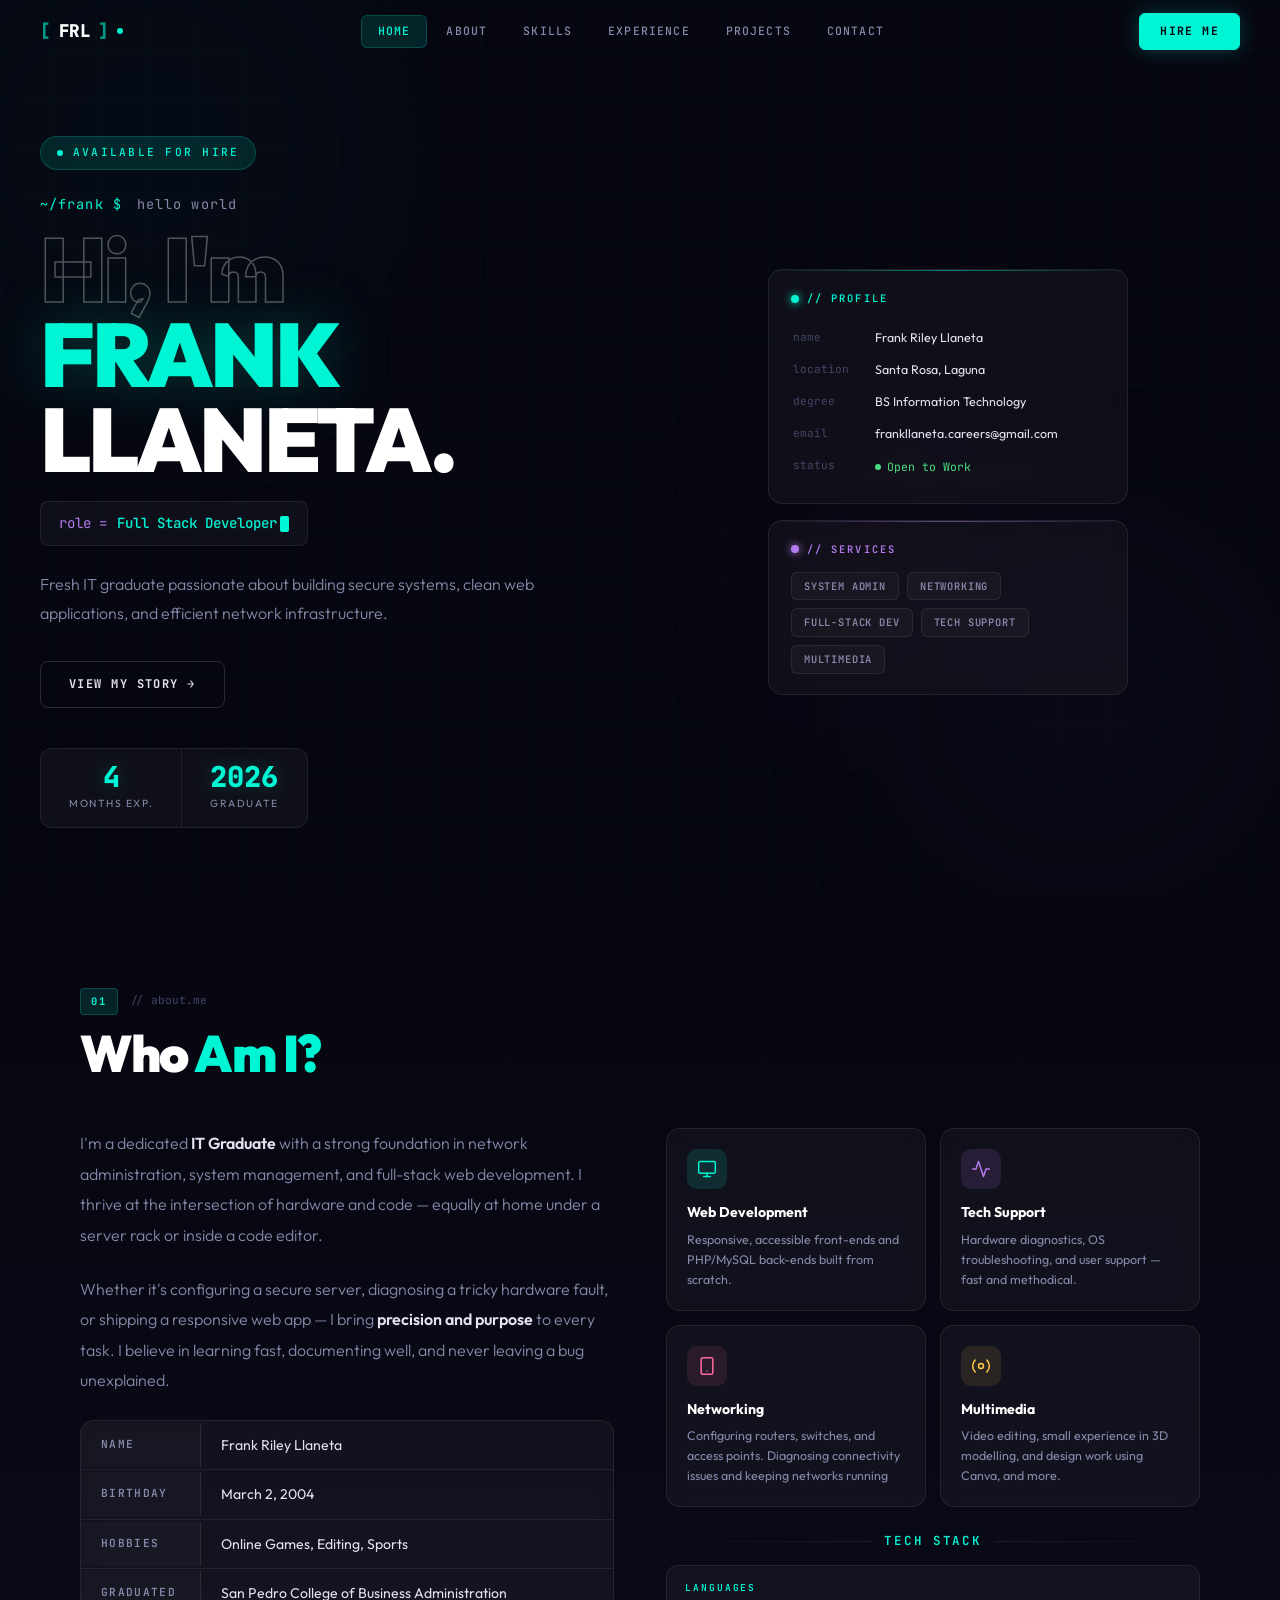
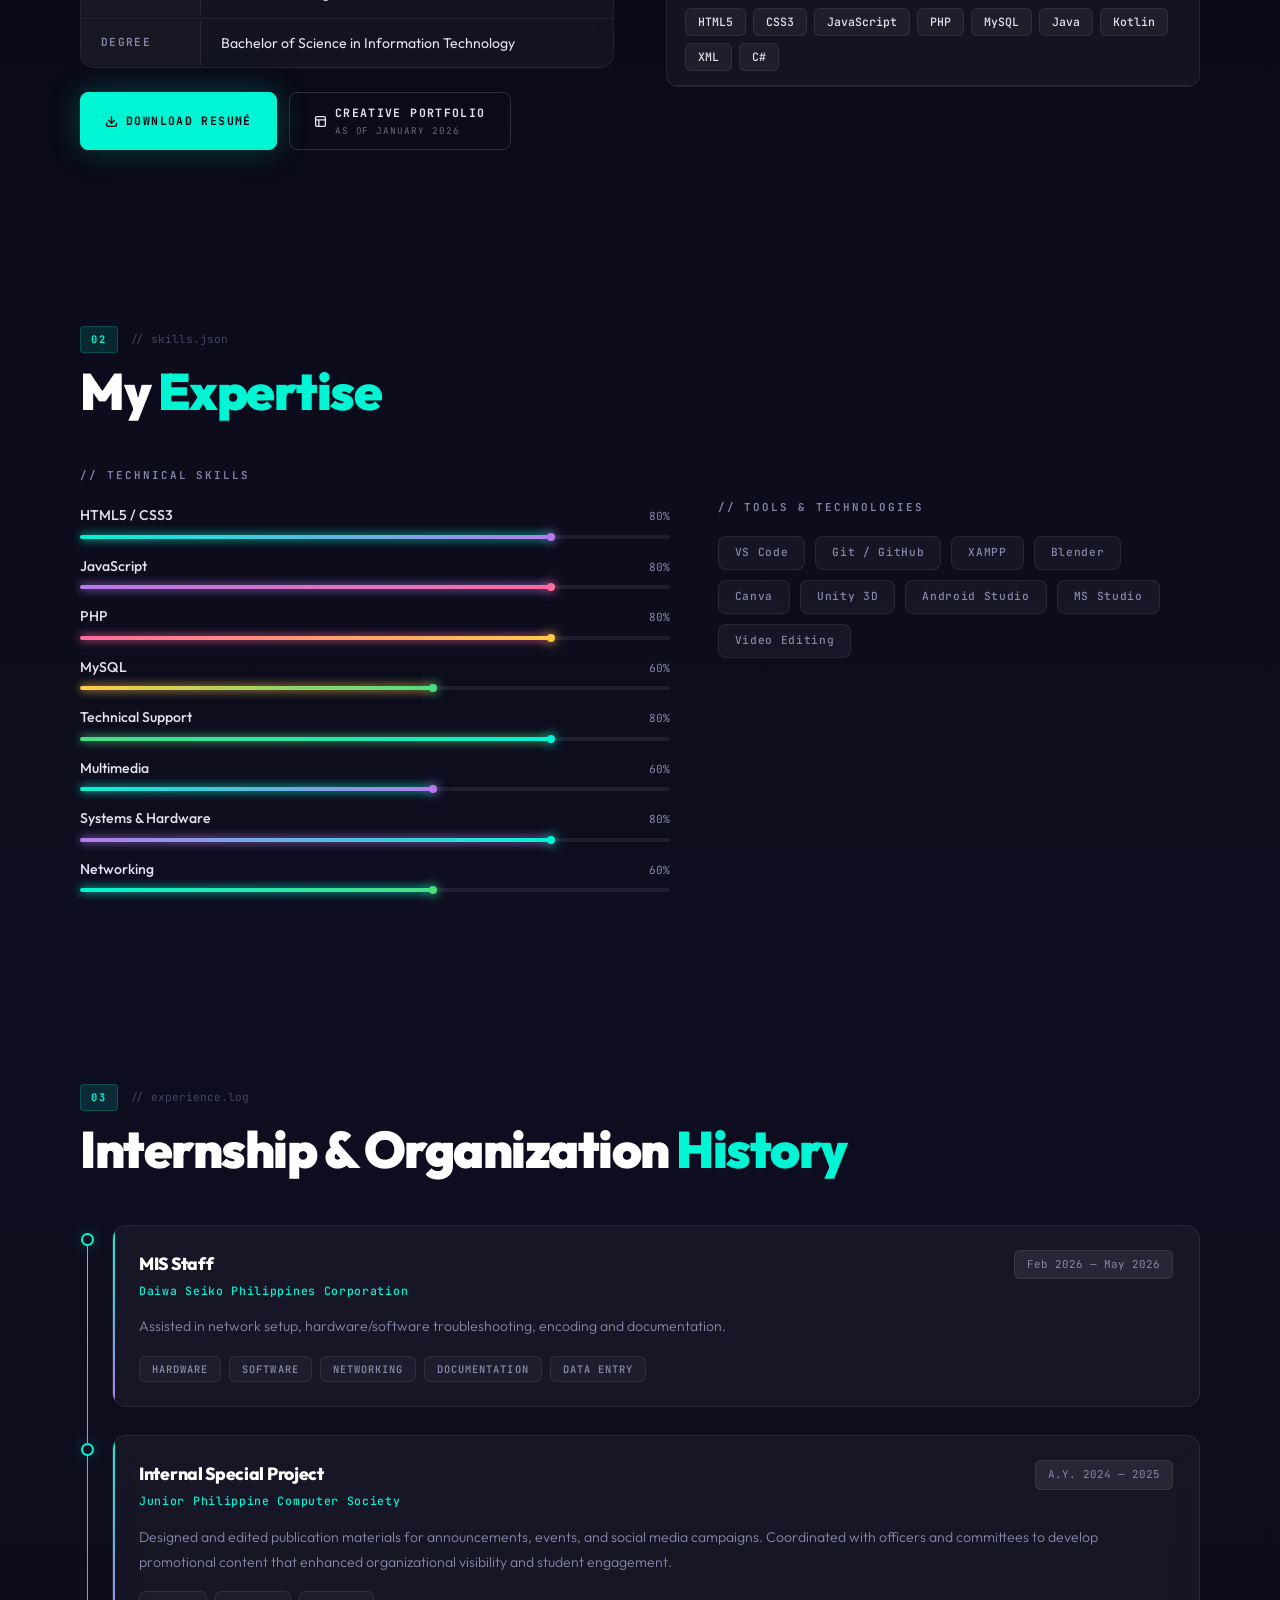
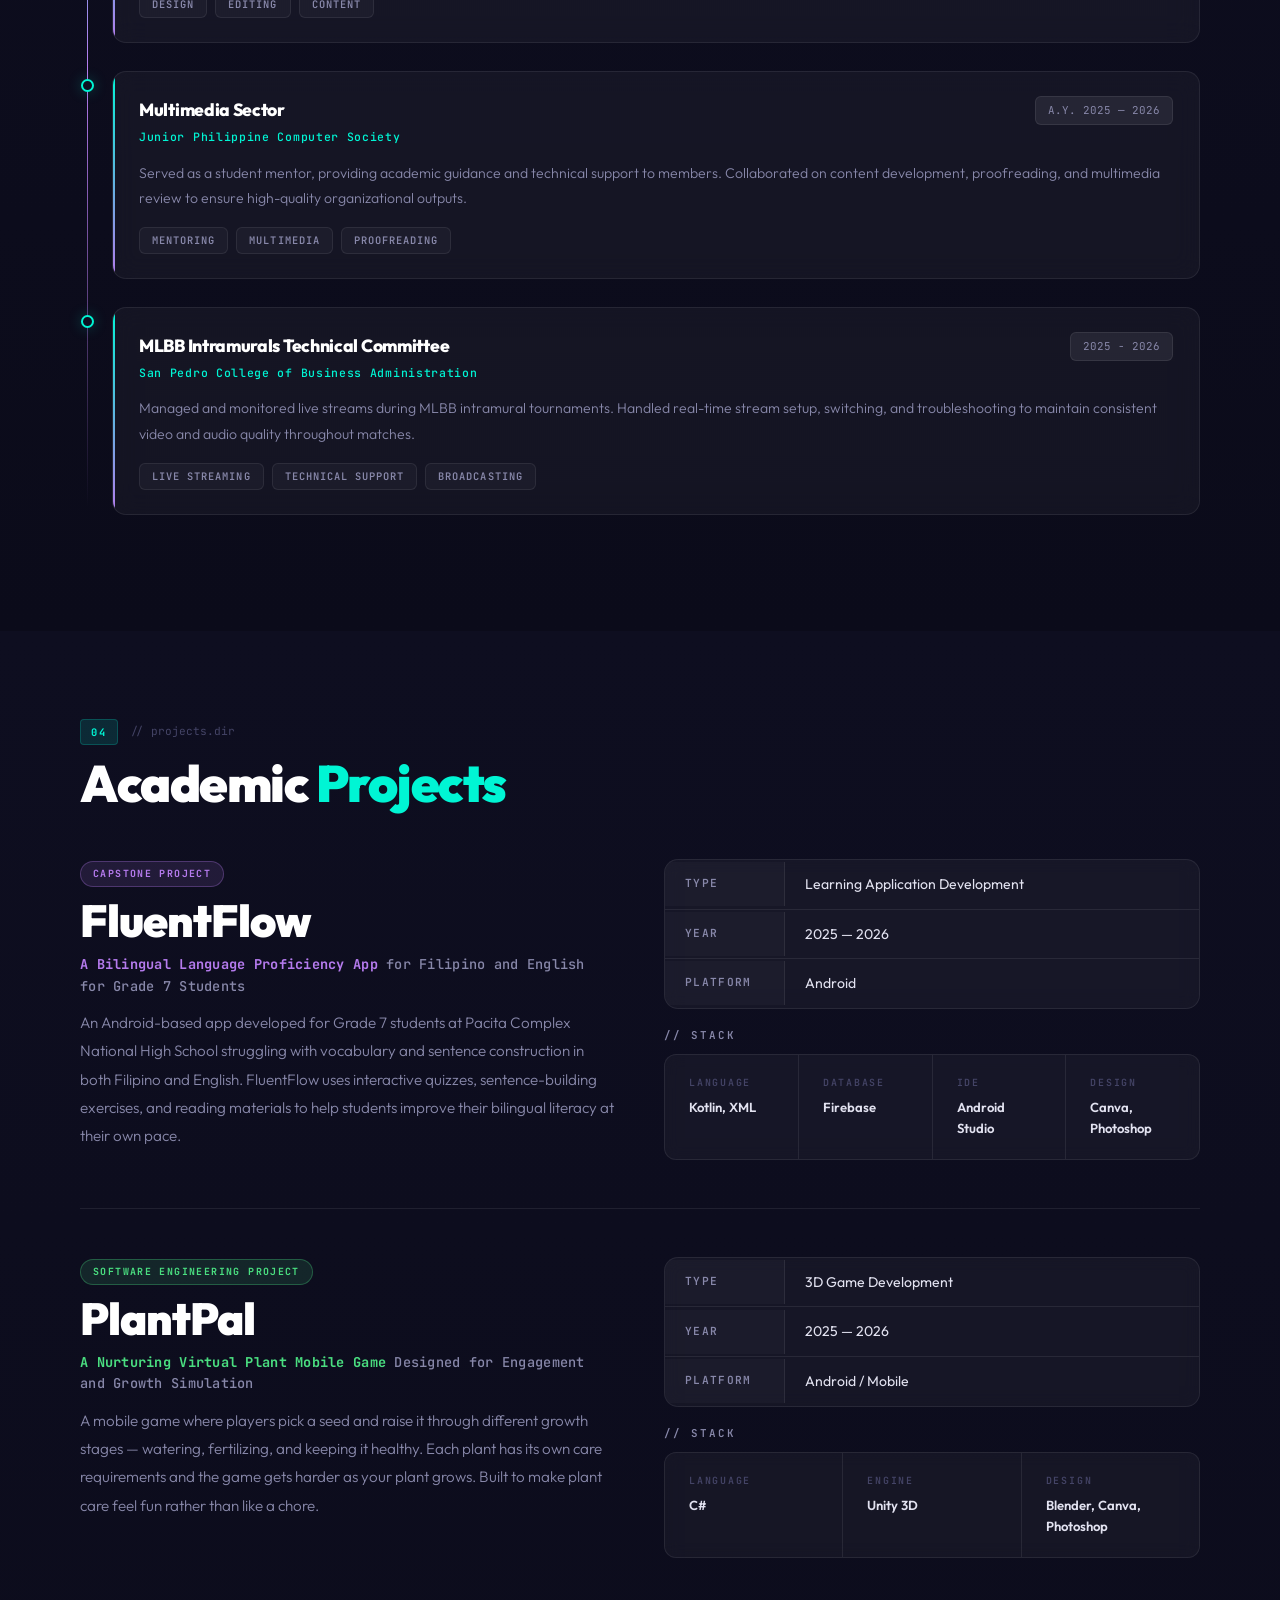
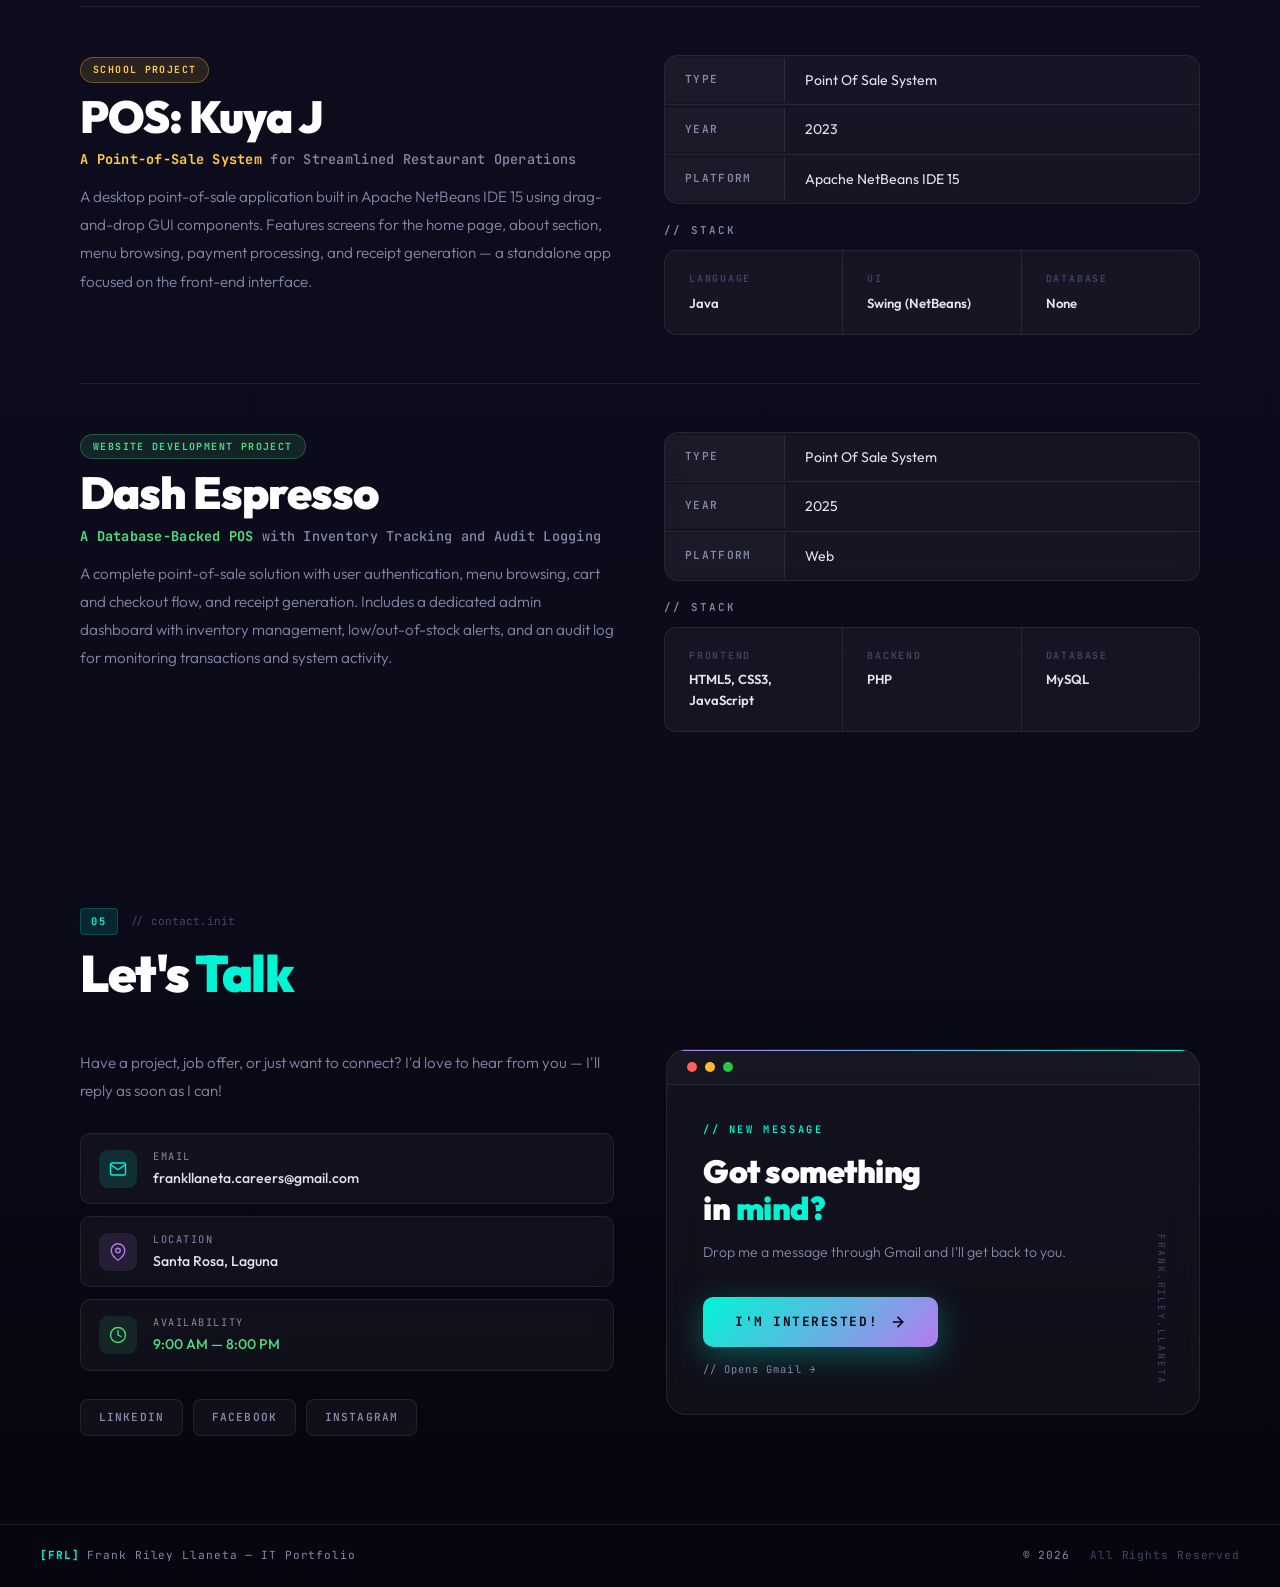
==== commit 10ba0243: "Update index.html" ====
--- a/index.html
+++ b/index.html
@@ -518,4 +518,4 @@
 
 <script src="main.js"></script>
 </body>
-</html>+</html>
--- a/styles.css
+++ b/styles.css
@@ -24,6 +24,9 @@
   --sans:     'Outfit', sans-serif;
   --nav-h:    64px;
   --radius:   14px;
+  --tl-line-center: 7.5px;
+  --tl-dot-size: 13px;
+  --tl-indent: 32px;
 }
 
 *, *::before, *::after { box-sizing: border-box; margin: 0; padding: 0; }
@@ -583,10 +586,10 @@
    EXPERIENCE
 ━━━━━━━━━━━━━━━━━━━━━━━━━━━━━━━━━━━━━━━━━━━━ */
 #experience { background: linear-gradient(180deg, var(--bg2) 0%, var(--bg1) 100%); }
-.exp-timeline { position: relative; padding-left: 32px; }
+.exp-timeline { position: relative; padding-left: var(--tl-indent); }
 .exp-timeline::before {
   content: '';
-  position: absolute; left: 7px; top: 8px; bottom: 8px; width: 1px;
+  position: absolute; left: calc(var(--tl-line-center) - 0.5px); top: 8px; bottom: 8px; width: 1px;
   background: linear-gradient(180deg, var(--cyan), var(--purple), transparent);
 }
 .exp-item {
@@ -594,8 +597,8 @@
 }
 .exp-item::before {
   content: '';
-  position: absolute; left: -29px; top: 8px;
-  width: 13px; height: 13px; border-radius: 50%;
+  position: absolute; left: calc(var(--tl-line-center) - (var(--tl-dot-size) / 2) - var(--tl-indent)); top: 8px;
+  width: var(--tl-dot-size); height: var(--tl-dot-size); border-radius: 50%;
   background: var(--bg2);
   border: 2px solid var(--cyan);
   box-shadow: 0 0 14px var(--cyan-glow);
@@ -964,7 +967,7 @@
   .hire-btn { padding: 7px 14px; font-size: 0.65rem; }
 
   /* hero */
-  #home { padding: 72px 16px 44px; gap: 24px; }
+  #home { padding: 56px 16px 44px; gap: 24px; }
   .hero-badge { font-size: 0.62rem; margin-bottom: 20px; }
   .hero-greeting { font-size: 0.75rem; }
   .hero-name {
@@ -1004,6 +1007,7 @@
   .about-desc { font-size: 0.9rem; }
   .data-key { width: 90px; padding: 11px 12px; font-size: 0.62rem; }
   .data-val { padding: 11px 12px; font-size: 0.82rem; }
+  .about-data .data-row { align-items: flex-start; }
   .about-btns { flex-direction: column; }
   .about-btns .btn-glow,
   .about-btns .btn-outline { width: 100%; justify-content: center; }
@@ -1023,7 +1027,7 @@
   .sk-name { font-size: 0.82rem; }
 
   /* exp */
-  .exp-timeline { padding-left: 24px; }
+  .exp-timeline { --tl-indent: 24px; }
   .exp-card { padding: 20px 18px; }
   .exp-role { font-size: 1rem; }
   .exp-company { font-size: 0.68rem; }
@@ -1043,4 +1047,4 @@
   .cta-panel-body { padding: 20px 18px; }
   .cta-title { font-size: 1.5rem; }
   .btn-send { width: 100%; justify-content: center; font-size: 0.72rem; padding: 14px 20px; }
-}+}
